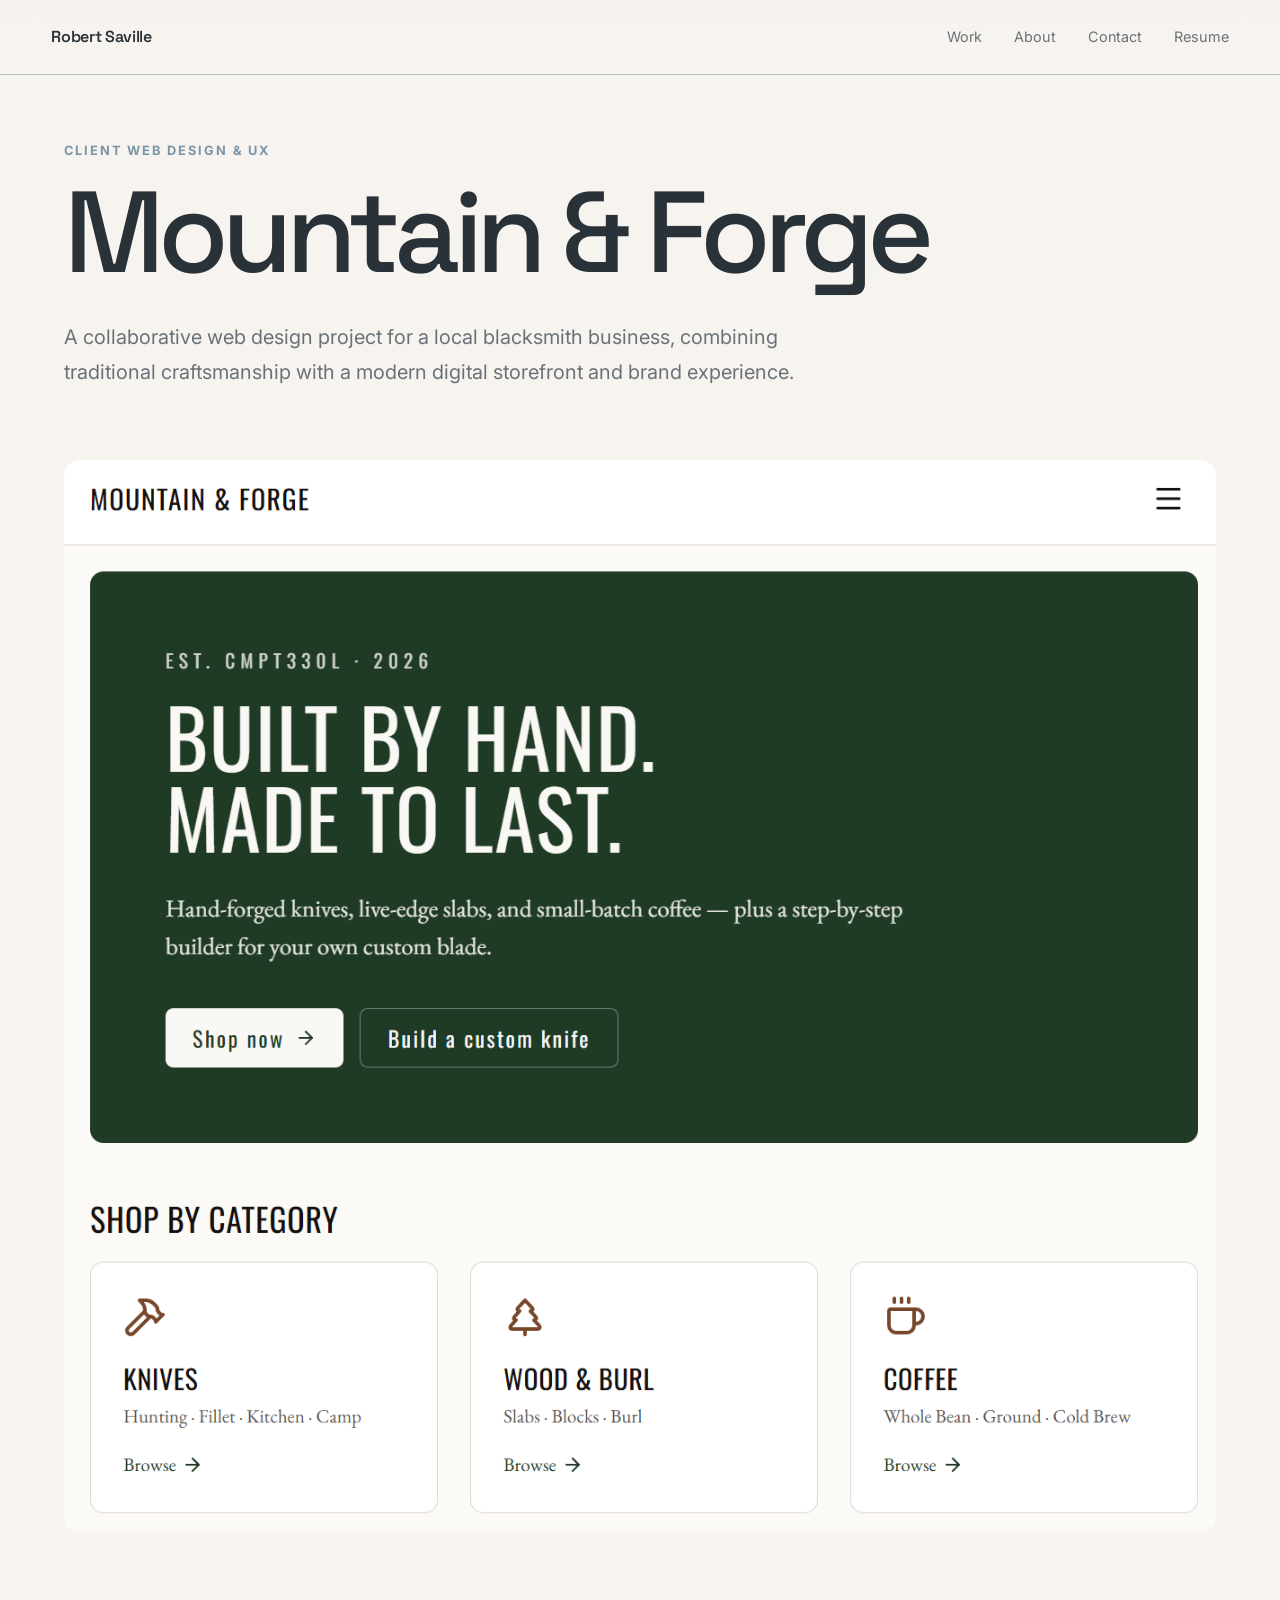
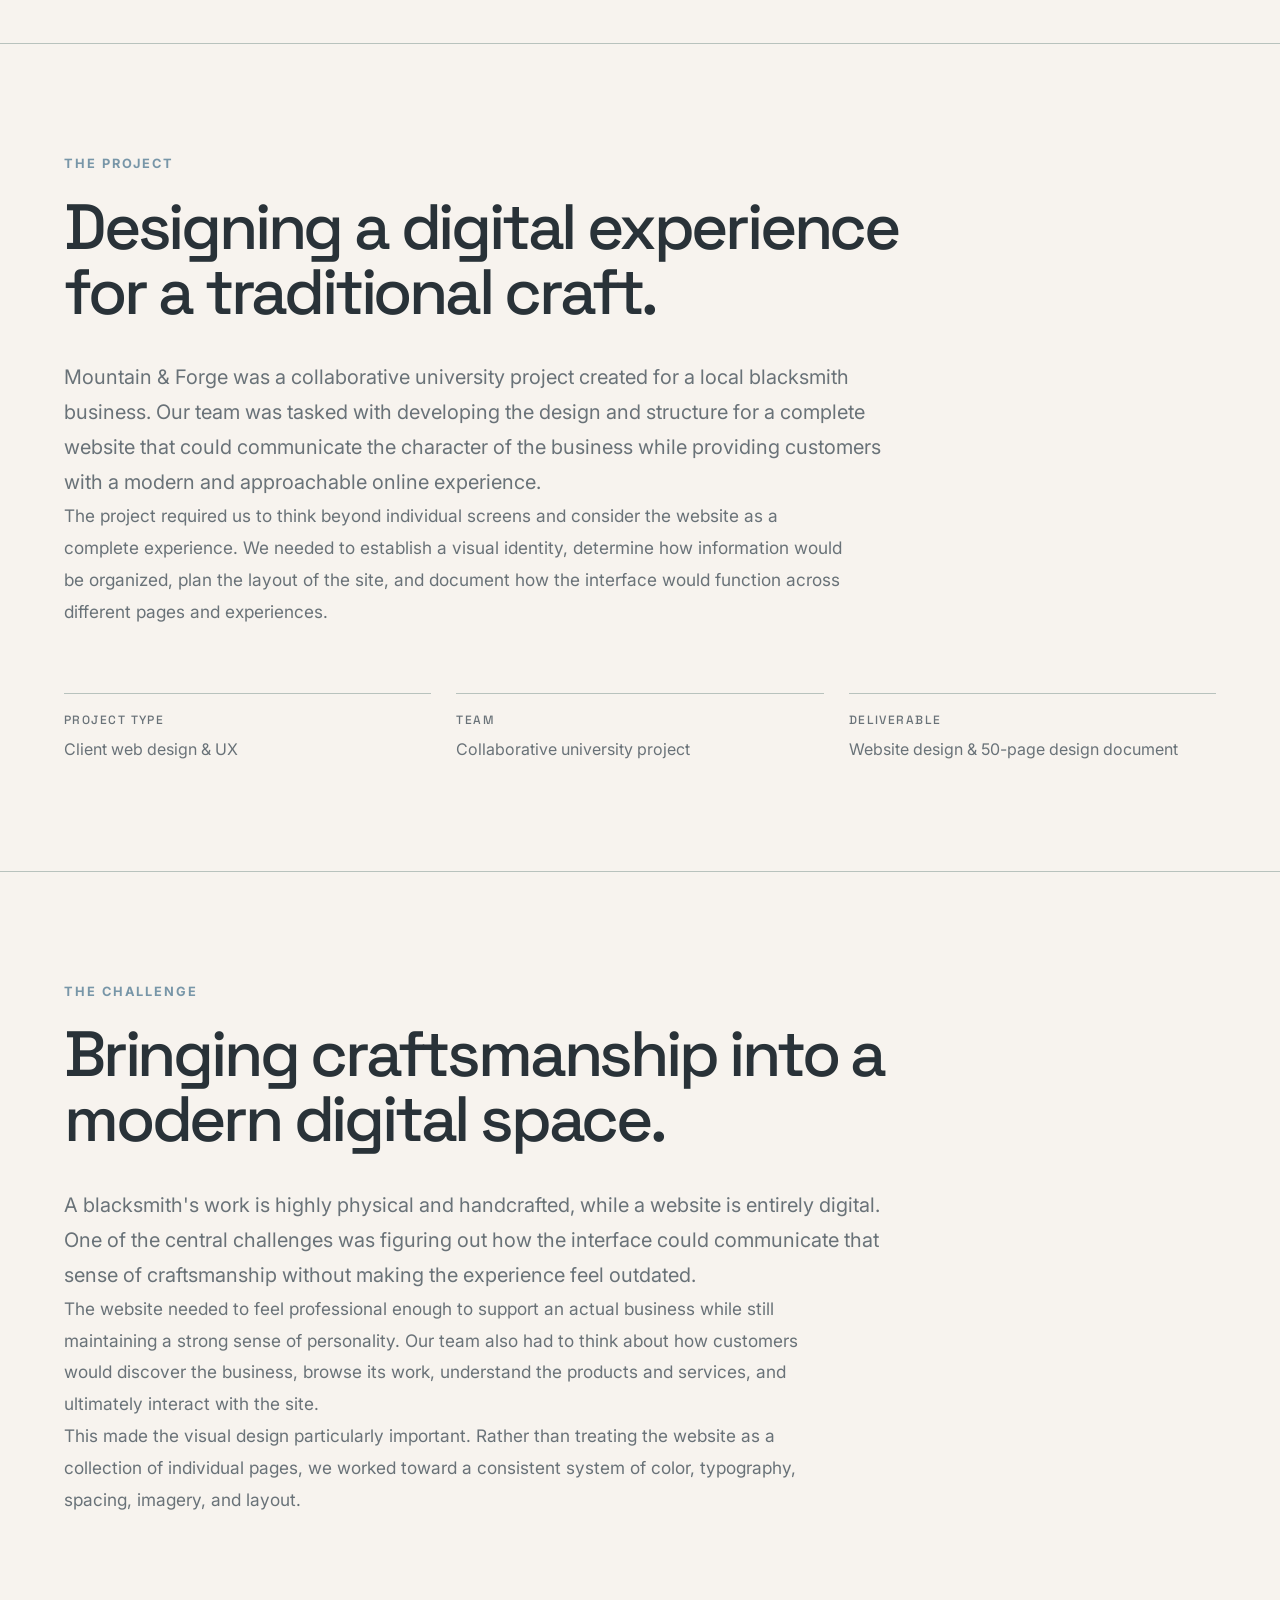
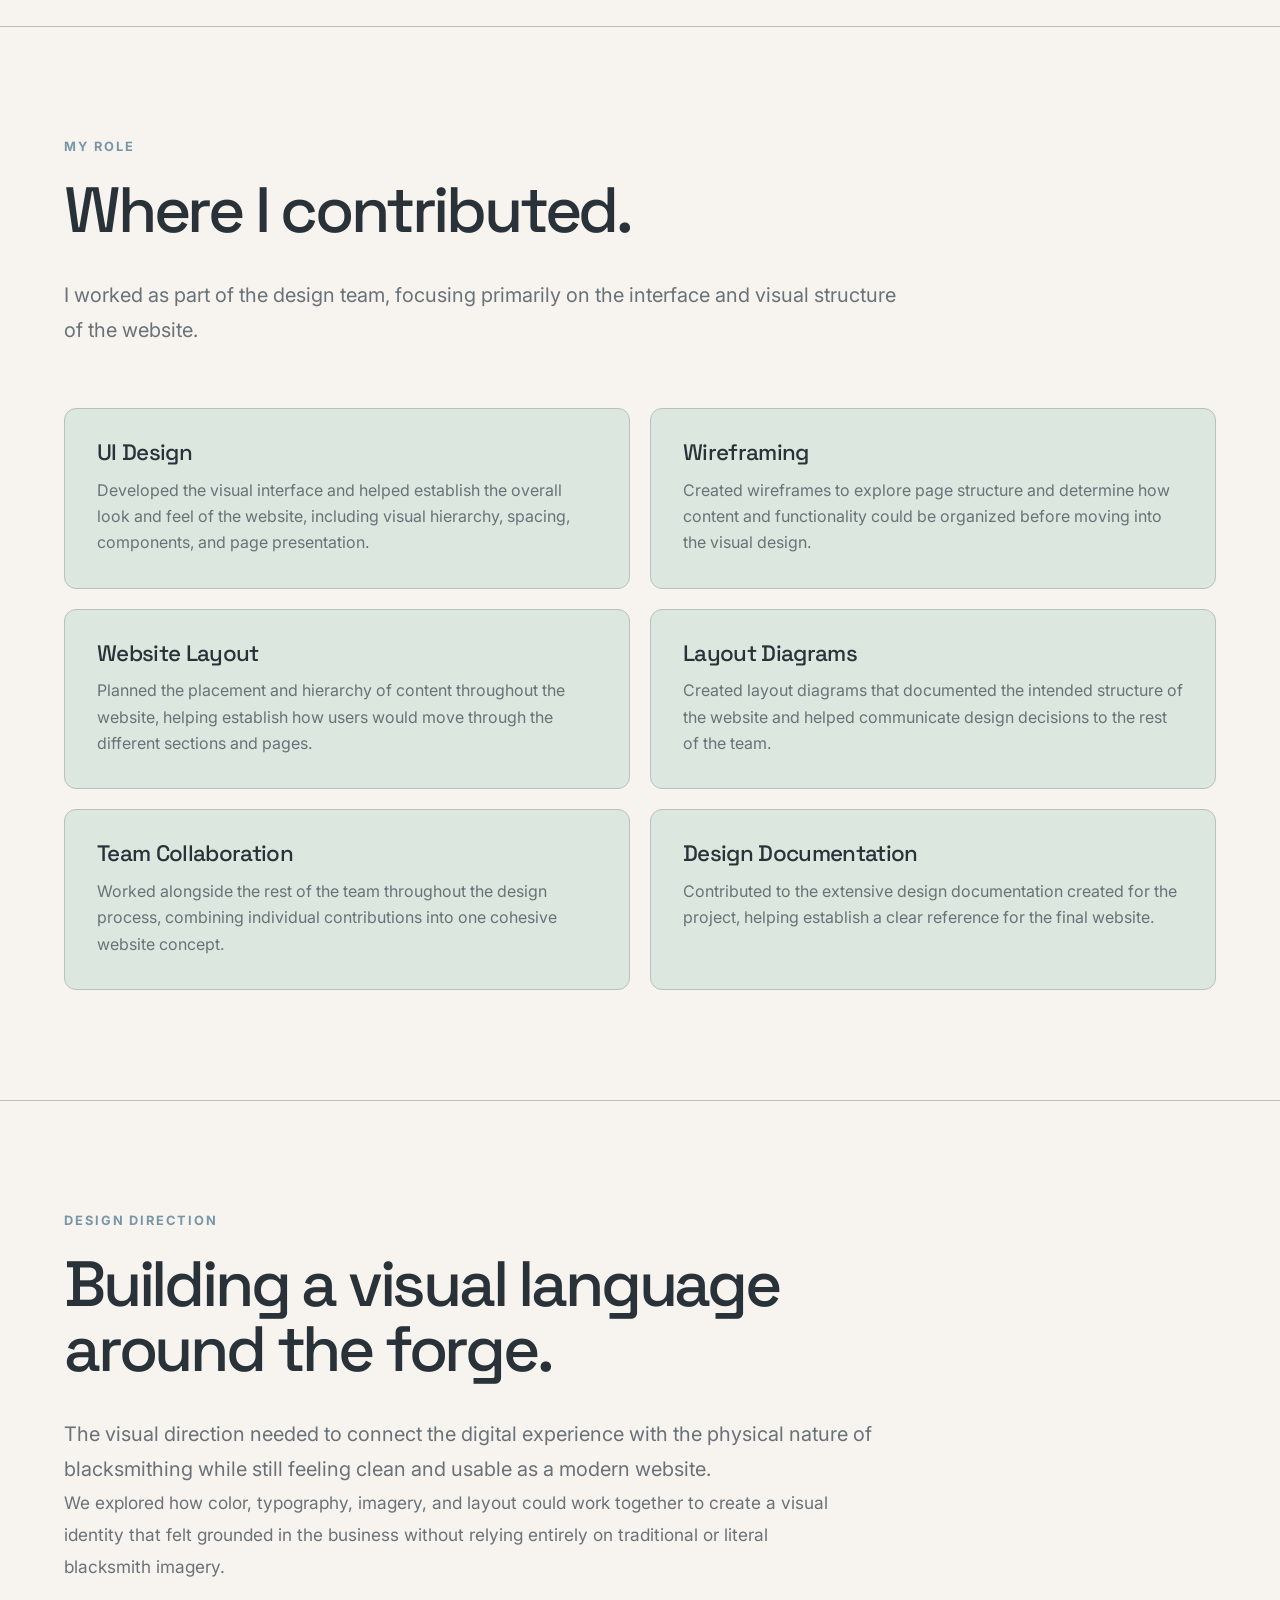
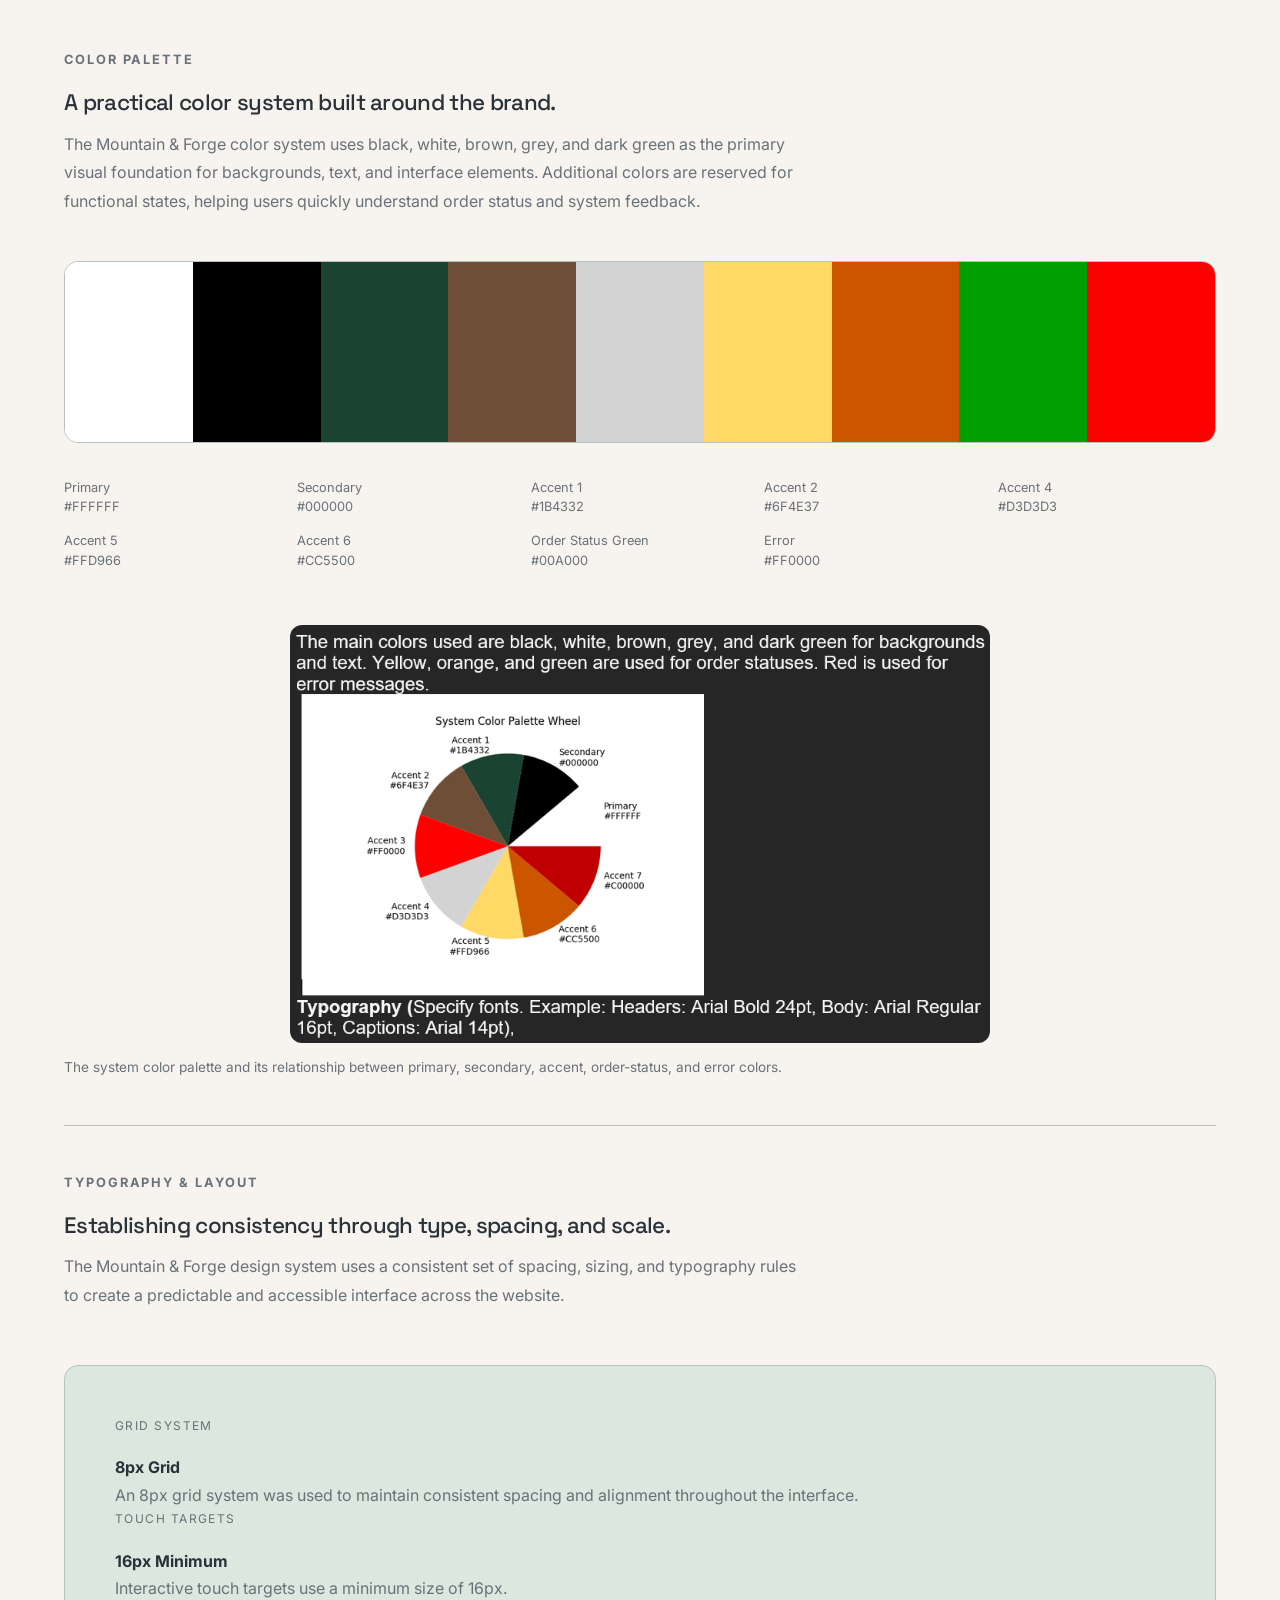
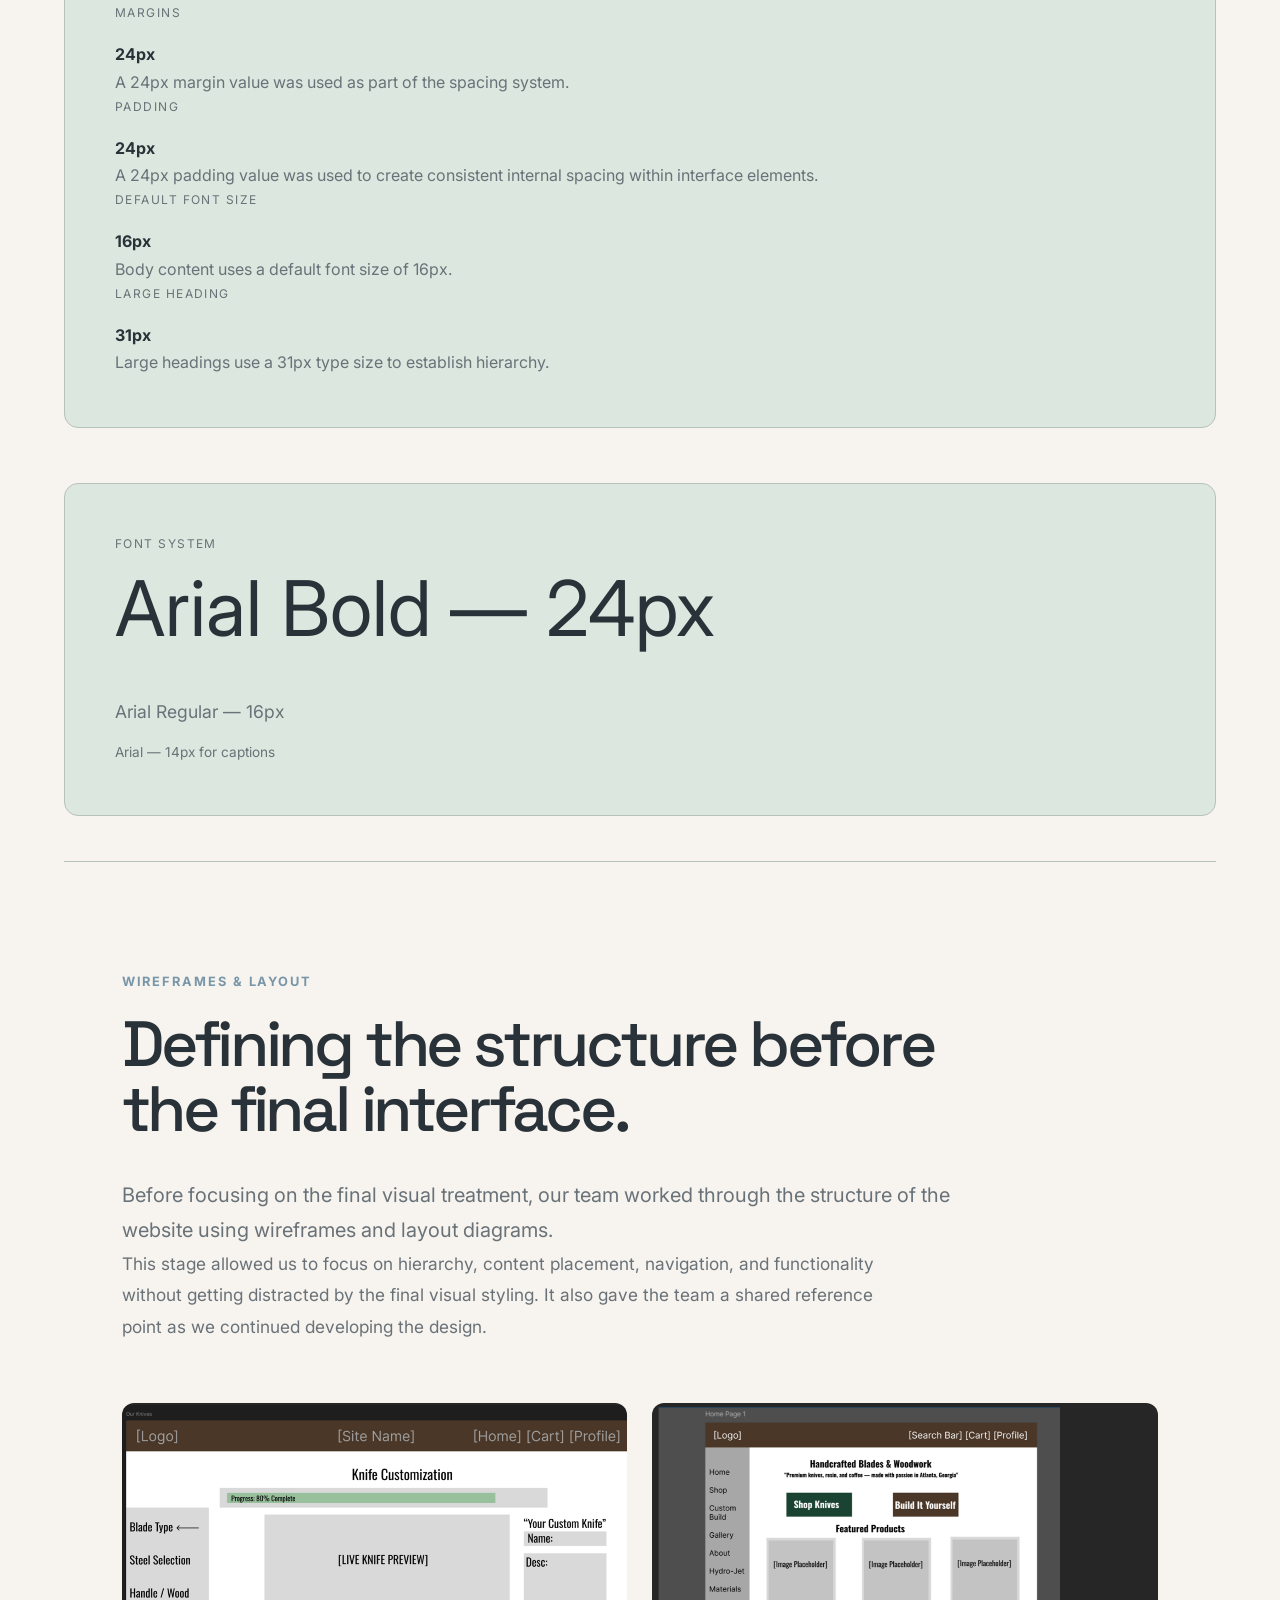
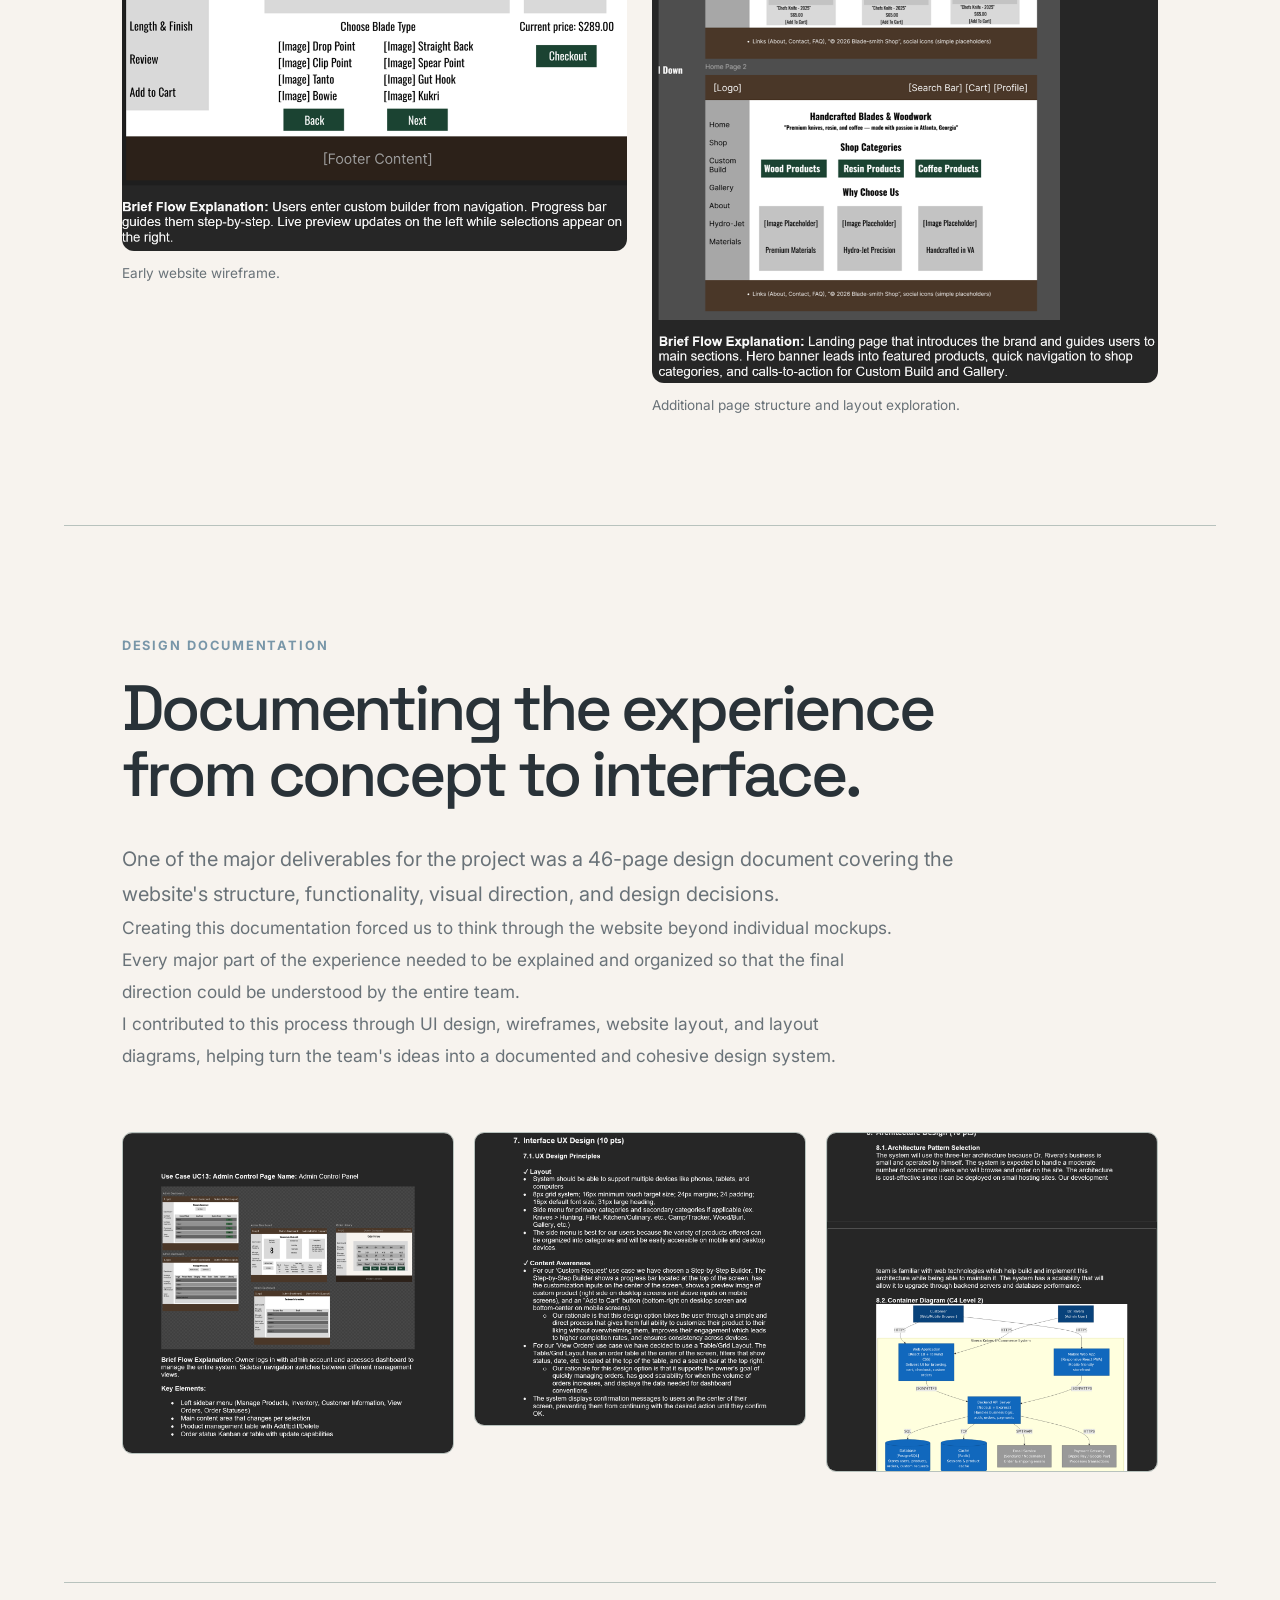
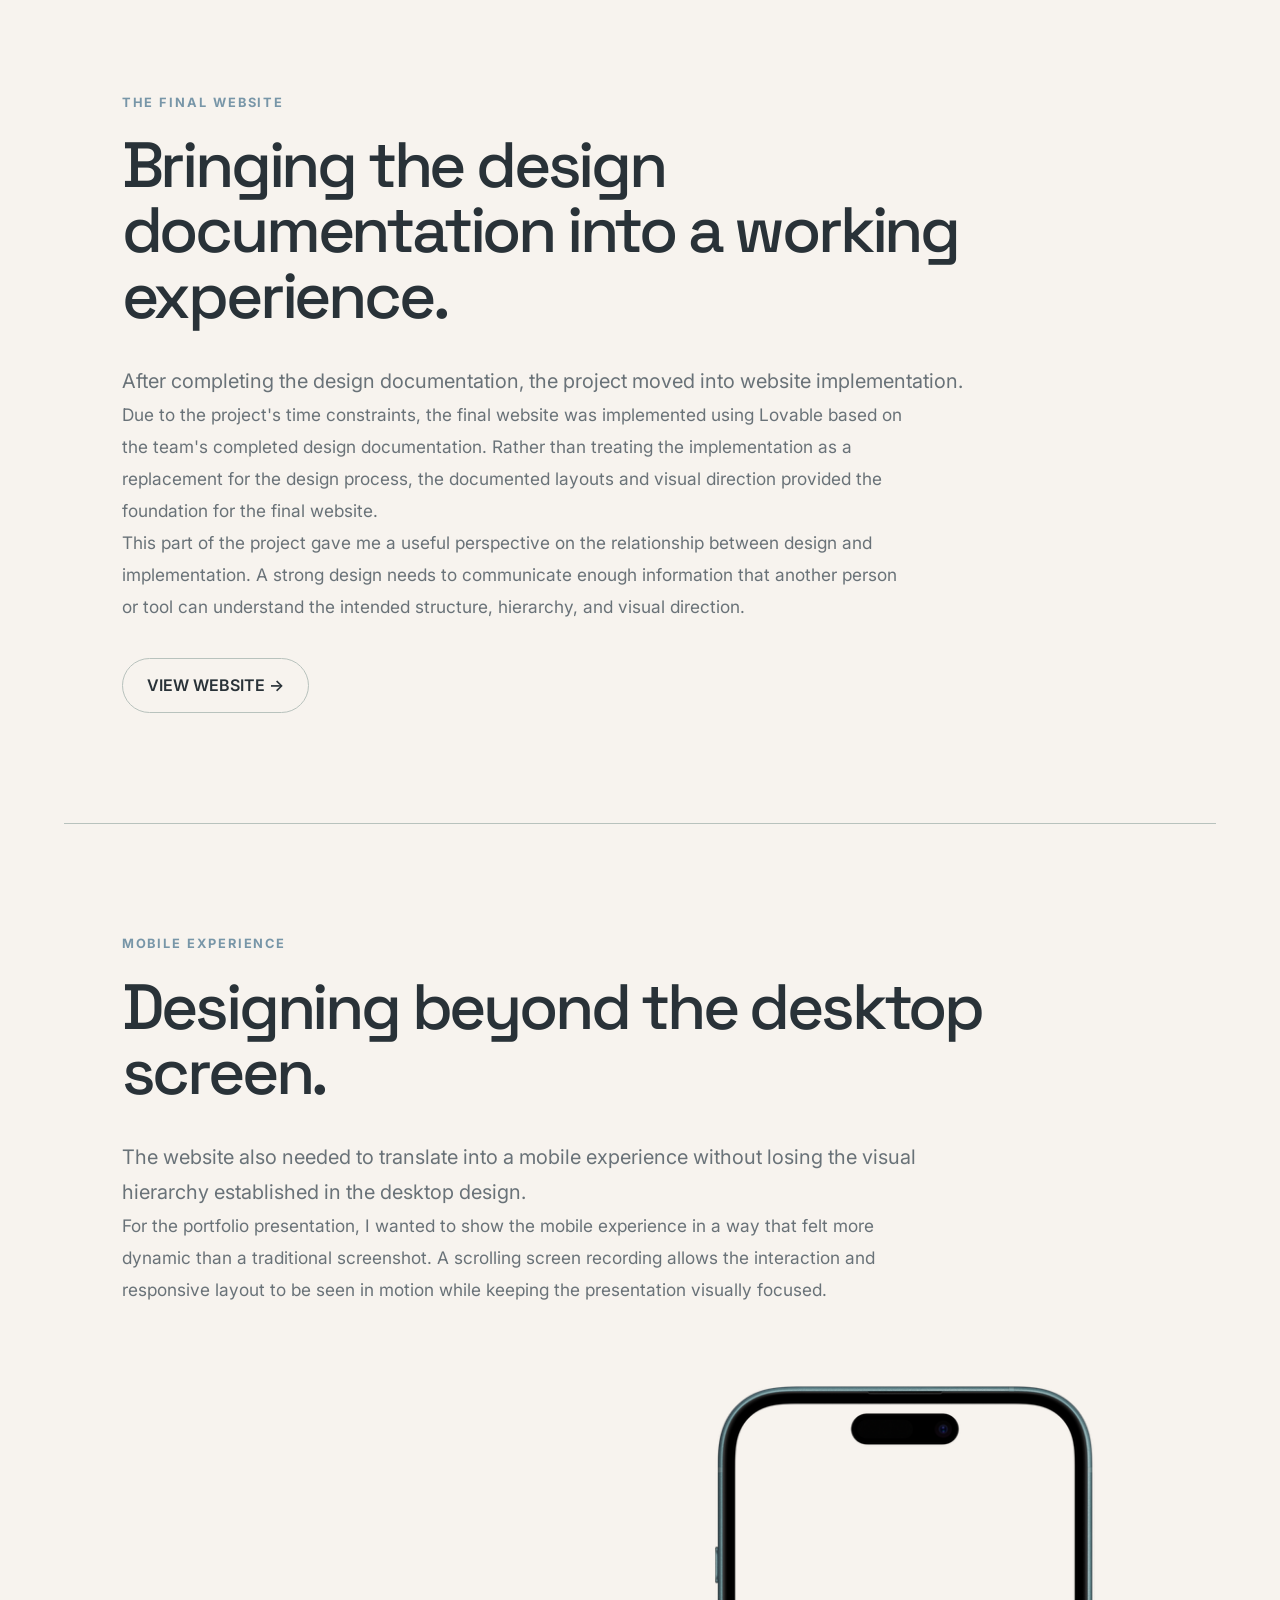
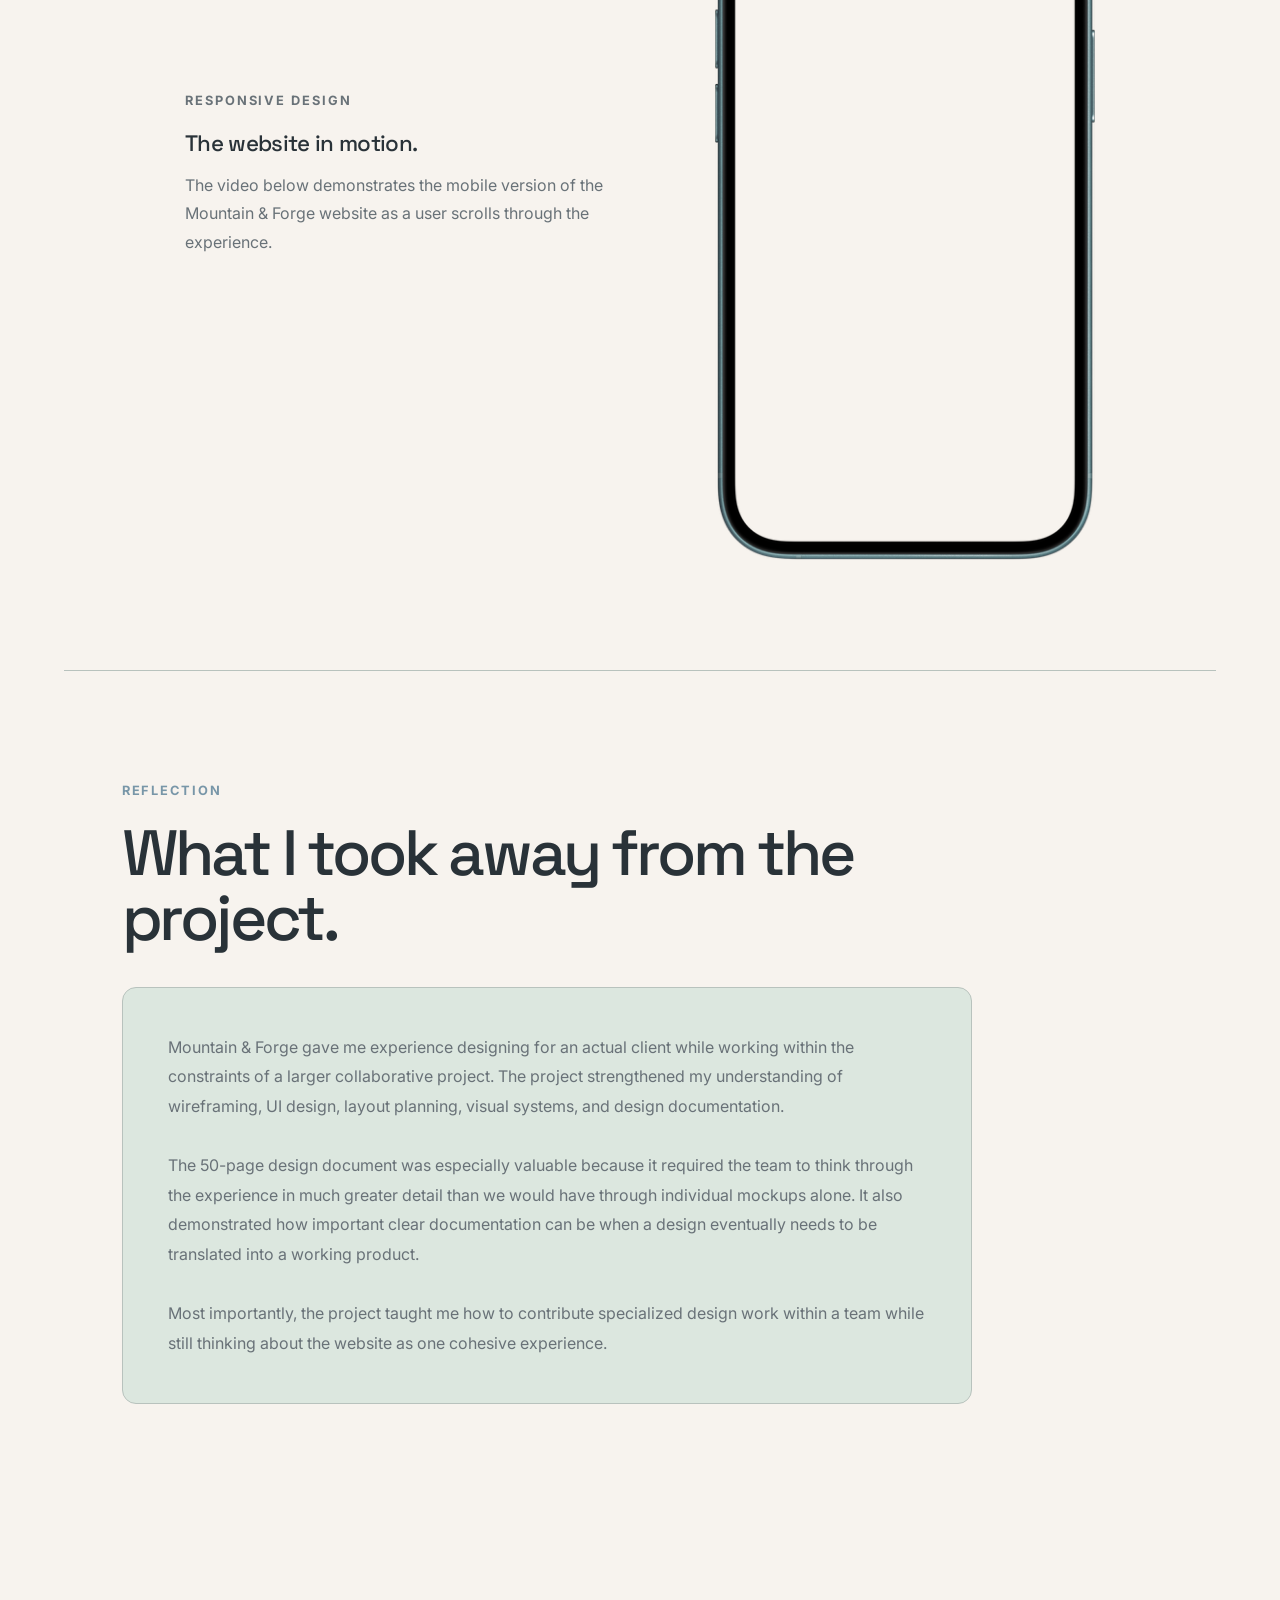
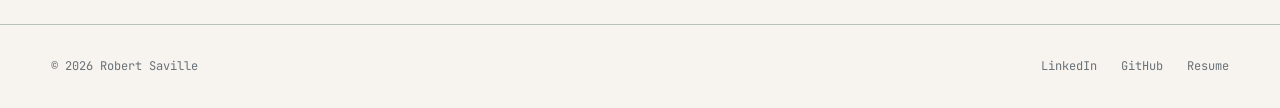
==== projects/blacksmith.html @ bfc815c1 "Finish portfolio website" ====
<!DOCTYPE html>
<html lang="en">

<head>
    <meta charset="UTF-8">
    <meta name="viewport" content="width=device-width, initial-scale=1.0">

    <title>Mountain & Forge | Robert Saville</title>

    <link rel="stylesheet" href="../css/style.css">
</head>

<body>

<header class="site-header">
    <nav class="nav">

        <a href="../index.html" class="logo">
            Robert Saville
        </a>

        <div class="nav-links">
            <a href="../index.html#work">Work</a>
            <a href="../index.html#about">About</a>
            <a href="../index.html#contact">Contact</a>

            <a href="../assets/Docs/Robert Saville Resume.docx.pdf"
               target="_blank">
                Resume
            </a>
        </div>

    </nav>
</header>


<main>

    <!-- HERO -->

    <section class="project-hero">

        <div class="project-container">

            <p class="project-eyebrow">
                CLIENT WEB DESIGN & UX
            </p>

            <h1>
                Mountain & Forge
            </h1>

            <p class="project-intro">
                A collaborative web design project for a local blacksmith business,
                combining traditional craftsmanship with a modern digital
                storefront and brand experience.
            </p>

            <img
                class="project-hero-image"
                src="../assets/images/blacksmith/Screenshot 2026-09-09 153713.png"
                alt="Mountain & Forge website homepage"
            >

        </div>

    </section>


    <!-- PROJECT OVERVIEW -->

    <section class="project-section">

        <div class="project-container">

            <p class="project-eyebrow">
                THE PROJECT
            </p>

            <h2>
                Designing a digital experience for a traditional craft.
            </h2>

            <p class="project-lead">
                Mountain & Forge was a collaborative university project created
                for a local blacksmith business. Our team was tasked with
                developing the design and structure for a complete website that
                could communicate the character of the business while providing
                customers with a modern and approachable online experience.
            </p>

            <p>
                The project required us to think beyond individual screens and
                consider the website as a complete experience. We needed to
                establish a visual identity, determine how information would be
                organized, plan the layout of the site, and document how the
                interface would function across different pages and experiences.
            </p>

            <div class="project-meta">

                <div class="project-meta-item">
                    <h3>Project Type</h3>
                    <p>Client web design & UX</p>
                </div>

                <div class="project-meta-item">
                    <h3>Team</h3>
                    <p>Collaborative university project</p>
                </div>

                <div class="project-meta-item">
                    <h3>Deliverable</h3>
                    <p>Website design & 50-page design document</p>
                </div>

            </div>

        </div>

    </section>


    <!-- THE CHALLENGE -->

    <section class="project-section">

        <div class="project-container">

            <p class="project-eyebrow">
                THE CHALLENGE
            </p>

            <h2>
                Bringing craftsmanship into a modern digital space.
            </h2>

            <p class="project-lead">
                A blacksmith's work is highly physical and handcrafted, while a
                website is entirely digital. One of the central challenges was
                figuring out how the interface could communicate that sense of
                craftsmanship without making the experience feel outdated.
            </p>

            <p>
                The website needed to feel professional enough to support an
                actual business while still maintaining a strong sense of
                personality. Our team also had to think about how customers
                would discover the business, browse its work, understand the
                products and services, and ultimately interact with the site.
            </p>

            <p>
                This made the visual design particularly important. Rather than
                treating the website as a collection of individual pages, we
                worked toward a consistent system of color, typography, spacing,
                imagery, and layout.
            </p>

        </div>

    </section>


    <!-- MY ROLE -->

    <section class="project-section">

        <div class="project-container">

            <p class="project-eyebrow">
                MY ROLE
            </p>

            <h2>
                Where I contributed.
            </h2>

            <p class="project-lead">
                I worked as part of the design team, focusing primarily on the
                interface and visual structure of the website.
            </p>

            <div class="role-grid">

                <div class="role-card">
                    <h3>UI Design</h3>

                    <p>
                        Developed the visual interface and helped establish the
                        overall look and feel of the website, including visual
                        hierarchy, spacing, components, and page presentation.
                    </p>
                </div>


                <div class="role-card">
                    <h3>Wireframing</h3>

                    <p>
                        Created wireframes to explore page structure and determine
                        how content and functionality could be organized before
                        moving into the visual design.
                    </p>
                </div>


                <div class="role-card">
                    <h3>Website Layout</h3>

                    <p>
                        Planned the placement and hierarchy of content throughout
                        the website, helping establish how users would move through
                        the different sections and pages.
                    </p>
                </div>


                <div class="role-card">
                    <h3>Layout Diagrams</h3>

                    <p>
                        Created layout diagrams that documented the intended
                        structure of the website and helped communicate design
                        decisions to the rest of the team.
                    </p>
                </div>


                <div class="role-card">
                    <h3>Team Collaboration</h3>

                    <p>
                        Worked alongside the rest of the team throughout the
                        design process, combining individual contributions into
                        one cohesive website concept.
                    </p>
                </div>


                <div class="role-card">
                    <h3>Design Documentation</h3>

                    <p>
                        Contributed to the extensive design documentation created
                        for the project, helping establish a clear reference for
                        the final website.
                    </p>
                </div>

            </div>

        </div>

    </section>


    <!-- DESIGN DIRECTION -->

    <section class="project-section">

        <div class="project-container">

            <p class="project-eyebrow">
                DESIGN DIRECTION
            </p>

            <h2>
                Building a visual language around the forge.
            </h2>

            <p class="project-lead">
                The visual direction needed to connect the digital experience
                with the physical nature of blacksmithing while still feeling
                clean and usable as a modern website.
            </p>

            <p>
                We explored how color, typography, imagery, and layout could work
                together to create a visual identity that felt grounded in the
                business without relying entirely on traditional or literal
                blacksmith imagery.
            </p>


            <div class="design-system">


                <!-- COLOR PALETTE -->

                <div class="design-system-block">

                    <p class="project-eyebrow">
                        COLOR PALETTE
                    </p>

                    <h3>
                        A practical color system built around the brand.
                    </h3>

                    <p>
                        The Mountain & Forge color system uses black, white, brown,
                        grey, and dark green as the primary visual foundation for
                        backgrounds, text, and interface elements. Additional colors
                        are reserved for functional states, helping users quickly
                        understand order status and system feedback.
                    </p>

                    <div class="palette-display">

                        <div
                            class="palette-color"
                            style="background: #FFFFFF;">
                        </div>

                        <div
                            class="palette-color"
                            style="background: #000000;">
                        </div>

                        <div
                            class="palette-color"
                            style="background: #1B4332;">
                        </div>

                        <div
                            class="palette-color"
                            style="background: #6F4E37;">
                        </div>

                        <div
                            class="palette-color"
                            style="background: #D3D3D3;">
                        </div>

                        <div
                            class="palette-color"
                            style="background: #FFD966;">
                        </div>

                        <div
                            class="palette-color"
                            style="background: #CC5500;">
                        </div>

                        <div
                            class="palette-color"
                            style="background: #00A000;">
                        </div>

                        <div
                            class="palette-color"
                            style="background: #FF0000;">
                        </div>

                    </div>


                    <div class="palette-labels">

                        <div class="palette-label">
                            Primary<br>
                            #FFFFFF
                        </div>

                        <div class="palette-label">
                            Secondary<br>
                            #000000
                        </div>

                        <div class="palette-label">
                            Accent 1<br>
                            #1B4332
                        </div>

                        <div class="palette-label">
                            Accent 2<br>
                            #6F4E37
                        </div>

                        <div class="palette-label">
                            Accent 4<br>
                            #D3D3D3
                        </div>

                        <div class="palette-label">
                            Accent 5<br>
                            #FFD966
                        </div>

                        <div class="palette-label">
                            Accent 6<br>
                            #CC5500
                        </div>

                        <div class="palette-label">
                            Order Status Green<br>
                            #00A000
                        </div>

                        <div class="palette-label">
                            Error<br>
                            #FF0000
                        </div>

                    </div>


                    <img
                        class="color-wheel"
                        src="../assets/images/blacksmith/Screenshot 2026-09-10 133824.png"
                        alt="Mountain & Forge system color palette wheel"
                    >

                    <p class="image-caption">
                        The system color palette and its relationship between
                        primary, secondary, accent, order-status, and error colors.
                    </p>

                </div>


                <!-- TYPOGRAPHY & LAYOUT -->

<div class="design-system-block">

    <p class="project-eyebrow">
        TYPOGRAPHY & LAYOUT
    </p>

    <h3>
        Establishing consistency through type, spacing, and scale.
    </h3>

    <p>
        The Mountain & Forge design system uses a consistent set of
        spacing, sizing, and typography rules to create a predictable
        and accessible interface across the website.
    </p>

    <div class="typography-showcase">

        <div class="type-spec">

            <span class="type-label">
                Grid System
            </span>

            <h4>
                8px Grid
            </h4>

            <p>
                An 8px grid system was used to maintain consistent spacing
                and alignment throughout the interface.
            </p>

        </div>


        <div class="type-spec">

            <span class="type-label">
                Touch Targets
            </span>

            <h4>
                16px Minimum
            </h4>

            <p>
                Interactive touch targets use a minimum size of 16px.
            </p>

        </div>


        <div class="type-spec">

            <span class="type-label">
                Margins
            </span>

            <h4>
                24px
            </h4>

            <p>
                A 24px margin value was used as part of the spacing system.
            </p>

        </div>


        <div class="type-spec">

            <span class="type-label">
                Padding
            </span>

            <h4>
                24px
            </h4>

            <p>
                A 24px padding value was used to create consistent internal
                spacing within interface elements.
            </p>

        </div>


        <div class="type-spec">

            <span class="type-label">
                Default Font Size
            </span>

            <h4>
                16px
            </h4>

            <p>
                Body content uses a default font size of 16px.
            </p>

        </div>


        <div class="type-spec">

            <span class="type-label">
                Large Heading
            </span>

            <h4>
                31px
            </h4>

            <p>
                Large headings use a 31px type size to establish hierarchy.
            </p>

        </div>

    </div>


    <div class="typography-showcase">

        <span class="type-label">
            Font System
        </span>

        <div class="type-heading-example">
            Arial Bold — 24px
        </div>

        <p class="type-body-example">
            Arial Regular — 16px
        </p>

        <p class="image-caption">
            Arial — 14px for captions
        </p>

    </div>

</div>


    <!-- WIREFRAMES & LAYOUT -->

    <section class="project-section">

        <div class="project-container">

            <p class="project-eyebrow">
                WIREFRAMES & LAYOUT
            </p>

            <h2>
                Defining the structure before the final interface.
            </h2>

            <p class="project-lead">
                Before focusing on the final visual treatment, our team worked
                through the structure of the website using wireframes and layout
                diagrams.
            </p>

            <p>
                This stage allowed us to focus on hierarchy, content placement,
                navigation, and functionality without getting distracted by the
                final visual styling. It also gave the team a shared reference
                point as we continued developing the design.
            </p>


            <div class="project-image-grid">

                <div>

                    <img
                        src="../assets/images/blacksmith/Screenshot 2026-09-09 153523.png"
                        alt="Mountain & Forge website wireframe"
                    >

                    <p class="image-caption">
                        Early website wireframe.
                    </p>

                </div>


                <div>

                    <img
                        src="../assets/images/blacksmith/Screenshot 2026-09-10 134938.png"
                        alt="Mountain & Forge website layout"
                    >

                    <p class="image-caption">
                        Additional page structure and layout exploration.
                    </p>

                </div>

            </div>

        </div>

    </section>


    <!-- DESIGN DOCUMENTATION -->

    <section class="project-section">

        <div class="project-container">

            <p class="project-eyebrow">
                DESIGN DOCUMENTATION
            </p>

            <h2>
                Documenting the experience from concept to interface.
            </h2>

            <p class="project-lead">
                One of the major deliverables for the project was a 46-page
                design document covering the website's structure, functionality,
                visual direction, and design decisions.
            </p>

            <p>
                Creating this documentation forced us to think through the
                website beyond individual mockups. Every major part of the
                experience needed to be explained and organized so that the
                final direction could be understood by the entire team.
            </p>

            <p>
                I contributed to this process through UI design, wireframes,
                website layout, and layout diagrams, helping turn the team's
                ideas into a documented and cohesive design system.
            </p>


            <div class="document-grid">

    <img
        src="../assets/images/blacksmith/Screenshot 2026-09-10 141940.png"
        alt="Mountain & Forge design document page"
    >

    <img
        src="../assets/images/blacksmith/Screenshot 2026-09-10 142004.png"
        alt="Mountain & Forge design document page"
    >

    <img
        src="../assets/images/blacksmith/Screenshot 2026-09-10 142142.png"
        alt="Mountain & Forge design document page"
    >

</div>
        </div>

    </section>


    <!-- FINAL WEBSITE -->

    <section class="project-section">

        <div class="project-container">

            <p class="project-eyebrow">
                THE FINAL WEBSITE
            </p>

            <h2>
                Bringing the design documentation into a working experience.
            </h2>

            <p class="project-lead">
                After completing the design documentation, the project moved
                into website implementation.
            </p>

            <p>
                Due to the project's time constraints, the final website was
                implemented using Lovable based on the team's completed design
                documentation. Rather than treating the implementation as a
                replacement for the design process, the documented layouts and
                visual direction provided the foundation for the final website.
            </p>

            <p>
                This part of the project gave me a useful perspective on the
                relationship between design and implementation. A strong design
                needs to communicate enough information that another person or
                tool can understand the intended structure, hierarchy, and
                visual direction.
            </p>


            <a
                href="https://doktoredge.lovable.app/"
                class="project-button"
                target="_blank"
                rel="noopener noreferrer"
            >
                VIEW WEBSITE →
            </a>

        </div>

    </section>


    <!-- MOBILE EXPERIENCE -->

    <section class="project-section">

        <div class="project-container">

            <p class="project-eyebrow">
                MOBILE EXPERIENCE
            </p>

            <h2>
                Designing beyond the desktop screen.
            </h2>

            <p class="project-lead">
                The website also needed to translate into a mobile experience
                without losing the visual hierarchy established in the desktop
                design.
            </p>

            <p>
                For the portfolio presentation, I wanted to show the mobile
                experience in a way that felt more dynamic than a traditional
                screenshot. A scrolling screen recording allows the interaction
                and responsive layout to be seen in motion while keeping the
                presentation visually focused.
            </p>


            <div class="mobile-showcase">

                <div class="mobile-showcase-text">

                    <p class="project-eyebrow">
                        RESPONSIVE DESIGN
                    </p>

                    <h3>
                        The website in motion.
                    </h3>

                    <p>
                        The video below demonstrates the mobile version of the
                        Mountain & Forge website as a user scrolls through the
                        experience.
                    </p>

                </div>


                <div class="phone-mockup">

                    <video
                        autoplay
                        muted
                        loop
                        playsinline
                    >
                        <source
                            src="../assets/Video/blacksmith-walkthrough-compressed.mp4"
                            type="video/mp4"
                        >

                        Your browser does not support the video element.
                    </video>

                    <img
    src="../assets/images/mockup-apple-iphone-16-2024-transparent.png"
    alt="Phone frame showing the Mountain & Forge mobile website"
>

                </div>

            </div>

        </div>

    </section>


    <!-- REFLECTION -->

    <section class="project-section">

        <div class="project-container">

            <p class="project-eyebrow">
                REFLECTION
            </p>

            <h2>
                What I took away from the project.
            </h2>

            <div class="reflection-box">

                <p>
                    Mountain & Forge gave me experience designing for an actual
                    client while working within the constraints of a larger
                    collaborative project. The project strengthened my
                    understanding of wireframing, UI design, layout planning,
                    visual systems, and design documentation.
                    <br><br>
                    The 50-page design document was especially valuable because
                    it required the team to think through the experience in much
                    greater detail than we would have through individual mockups
                    alone. It also demonstrated how important clear documentation
                    can be when a design eventually needs to be translated into
                    a working product.
                    <br><br>
                    Most importantly, the project taught me how to contribute
                    specialized design work within a team while still thinking
                    about the website as one cohesive experience.
                </p>

            </div>

        </div>

    </section>

</main>


<footer class="site-footer">

    <p>
        © 2026 Robert Saville
    </p>

    <div>

        <a href="https://www.linkedin.com/in/bobby-saville/"
           target="_blank">
            LinkedIn
        </a>

        <a href="https://github.com/robert-saville"
           target="_blank">
            GitHub
        </a>

        <a href="../assets/Docs/Robert Saville Resume.docx.pdf"
           target="_blank">
            Resume
        </a>

    </div>

</footer>


</body>
</html>
---- css/style.css ----
/* =========================================
   ROBERT SAVILLE — PORTFOLIO
   Global Styles
   ========================================= */

/* ---------- Fonts ---------- */

@import url('https://fonts.googleapis.com/css2?family=Inter:wght@400;500;600;700&family=JetBrains+Mono:wght@400;500;600&family=Space+Grotesk:wght@400;500;600;700&display=swap');


/* ---------- Color System ---------- */

:root {
    --background: #F7F3EE;
    --background-secondary: #DCE7DF;
    --card: #DCE7DF;
    --card-hover: #B9A9C9;

    --text-primary: #293238;
    --text-secondary: #697278;

    --accent: #7896A8;
    --accent-hover: #B9A9C9;

    --warm-accent: #C98F7A;

    --border: #B8C2BD;
    --border-hover: #7896A8;

    --project-popup: #F0ECE6;
    --project-popup-text: #293238;
    --project-popup-border: #B8C2BD;
}


/* ---------- Reset ---------- */

* {
    margin: 0;
    padding: 0;
    box-sizing: border-box;
}

html {
    scroll-behavior: smooth;
}

body {
    background: var(--background);
    color: var(--text-primary);
    font-family: 'Inter', sans-serif;
    line-height: 1.6;
}

a {
    color: inherit;
    text-decoration: none;
}

img {
    display: block;
    max-width: 100%;
}


/* ---------- Global Typography ---------- */

h1,
h2,
h3 {
    font-family: 'Space Grotesk', sans-serif;
    color: var(--text-primary);
    line-height: 1.05;
    font-weight: 500;
}

h1 {
    font-size: clamp(3.5rem, 8vw, 8rem);
    letter-spacing: -0.06em;
}

h2 {
    font-size: clamp(2.5rem, 5vw, 5rem);
    letter-spacing: -0.05em;
}

h3 {
    font-size: 1.5rem;
    letter-spacing: -0.03em;
}

p {
    color: var(--text-secondary);
}

.eyebrow {
    margin-bottom: 1.5rem;
    color: var(--accent);

    font-family: 'JetBrains Mono', monospace;
    font-size: 0.75rem;
    font-weight: 600;

    letter-spacing: 0.16em;
}


/* =========================================
   NAVIGATION
   ========================================= */

.site-header {
    position: fixed;
    top: 0;
    left: 0;

    z-index: 1000;

    width: 100%;
    padding: 1.5rem 4vw;

    background: rgba(247, 243, 238, 0.9);

    backdrop-filter: blur(16px);

    border-bottom: 1px solid var(--border);
}

.nav {
    display: flex;
    align-items: center;
    justify-content: space-between;

    max-width: 1600px;
    margin: 0 auto;
}

.logo {
    font-family: 'Space Grotesk', sans-serif;

    font-size: 1rem;
    font-weight: 600;

    letter-spacing: -0.02em;
}

.nav-links {
    display: flex;
    gap: 2rem;
}

.nav-links a {
    color: var(--text-secondary);
    font-size: 0.9rem;

    transition:
        color 0.25s ease,
        transform 0.25s ease;
}

.nav-links a:hover {
    color: var(--text-primary);
    transform: translateY(-1px);
}


/* =========================================
   GENERAL SECTIONS
   ========================================= */

section {
    max-width: 1600px;
    margin: 0 auto;

    padding: 10rem 4vw;

    border-top: 1px solid var(--border);
}

.hero {
    border-top: none;
}


/* =========================================
   HERO
   ========================================= */

.hero {
    min-height: 100vh;

    display: flex;
    align-items: center;

    padding-top: 12rem;
}

.hero-content {
    max-width: 1100px;
}

.hero h1 {
    max-width: 1100px;
}

.hero h1 span {
    display: block;
    color: var(--accent);
}

.hero-description {
    max-width: 650px;

    margin-top: 2.5rem;

    font-size: 1.15rem;
    line-height: 1.7;
}

.hero-actions {
    display: flex;
    gap: 1rem;

    margin-top: 3rem;
}


/* =========================================
   HERO BUTTONS
   ========================================= */

.button {
    display: inline-flex;

    align-items: center;
    justify-content: center;

    min-width: 160px;
    min-height: 52px;

    padding: 0.95rem 1.5rem;

    background: var(--card);

    border: 1px solid var(--border);
    border-radius: 4px;

    color: var(--text-primary);

    font-family: 'Inter', sans-serif;
    font-size: 0.9rem;
    font-weight: 600;

    box-shadow:
        0 4px 12px rgba(41, 50, 56, 0.12);

    transition:
        background 0.25s ease,
        border-color 0.25s ease,
        color 0.25s ease,
        transform 0.25s ease,
        box-shadow 0.25s ease;
}

.button:hover {
    transform: translateY(-3px);

    border-color: var(--accent);

    background: var(--card-hover);

    box-shadow:
        0 8px 20px rgba(41, 50, 56, 0.18);
}

.button-primary {
    background: var(--accent);

    color: var(--background);

    border-color: var(--accent);
}

.button-primary:hover {
    background: var(--accent-hover);

    border-color: var(--accent-hover);

    color: var(--text-primary);
}

.button-secondary {
    background: var(--card);

    color: var(--text-primary);
}

.button-secondary:hover {
    background: var(--card-hover);

    border-color: var(--accent);

    color: var(--text-primary);
}


/* =========================================
   SECTION HEADINGS
   ========================================= */

.section-heading {
    margin-bottom: 4rem;
}

.section-heading h2 {
    max-width: 850px;
}


/* =========================================
   SKILLS / CONNECT WRAPPER
   ========================================= */

.skills-connect {
    padding-top: 0;
}


/* =========================================
   SKILLS
   ========================================= */

.skills {
    display: grid;

    grid-template-columns: 1fr 2fr;

    gap: 5rem;

    margin-top: 0;

    padding-top: 4rem;
}

.skills-label h3 {
    font-size: 1.9rem;

    letter-spacing: -0.03em;
}

.skills-list {
    display: flex;

    flex-direction: column;

    gap: 2.75rem;
}

.skill-category-title {
    display: block;

    margin-bottom: 1.2rem;

    color: var(--accent);

    font-family: 'JetBrains Mono', monospace;

    font-size: 0.8rem;
    font-weight: 600;

    letter-spacing: 0.15em;
}

.skill-tags {
    display: flex;

    flex-wrap: wrap;

    gap: 0.75rem;
}

.skill-tags span {
    display: inline-flex;

    align-items: center;
    justify-content: center;

    min-height: 46px;

    padding: 0.7rem 1.05rem;

    background: var(--card);

    border: 1px solid var(--border);

    border-radius: 4px;

    color: var(--text-primary);

    font-size: 1rem;
    font-weight: 500;

    box-shadow:
        0 4px 12px rgba(41, 50, 56, 0.08);

    transition:
        background 0.25s ease,
        border-color 0.25s ease,
        color 0.25s ease,
        transform 0.25s ease,
        box-shadow 0.25s ease;
}

.skill-tags span:hover {
    background: var(--card-hover);

    border-color: var(--accent);

    color: var(--text-primary);

    transform: translateY(-2px);

    box-shadow:
        0 7px 16px rgba(41, 50, 56, 0.14);
}


/* =========================================
   CONNECT
   ========================================= */

.connect {
    display: grid;

    grid-template-columns: 1fr 2fr;

    gap: 5rem;

    margin-top: 6rem;

    padding-top: 4rem;
}

.connect h3 {
    font-size: 1.9rem;

    letter-spacing: -0.03em;
}

.connect-links {
    display: grid;

    grid-template-columns: repeat(3, 1fr);

    gap: 1rem;
}

.connect-links a {
    min-height: 125px;

    display: flex;

    align-items: center;
    justify-content: space-between;

    padding: 1.5rem;

    background: var(--card);

    border: 1px solid var(--border);

    border-radius: 4px;

    color: var(--text-primary);

    font-size: 1rem;
    font-weight: 600;

    box-shadow:
        0 6px 18px rgba(41, 50, 56, 0.10);

    transition:
        background 0.25s ease,
        border-color 0.25s ease,
        color 0.25s ease,
        transform 0.25s ease,
        box-shadow 0.25s ease;
}

.connect-links a:hover {
    background: var(--card-hover);

    border-color: var(--accent);

    color: var(--text-primary);

    transform: translateY(-3px);

    box-shadow:
        0 10px 24px rgba(41, 50, 56, 0.16);
}


/* ---------- Connect Icons ---------- */

.connect-icon {
    width: 36px;
    height: 36px;

    display: flex;

    align-items: center;
    justify-content: center;

    background: var(--background);

    border: 1px solid var(--border);

    border-radius: 4px;

    color: var(--accent);

    font-family: 'JetBrains Mono', monospace;

    font-size: 0.7rem;
}


/* =========================================
   SELECTED WORK
   ========================================= */

.work-heading {
    display: flex;

    align-items: flex-end;
    justify-content: space-between;

    gap: 3rem;
}

.work-heading > p {
    max-width: 350px;
}


/* ---------- Project Grid ---------- */

.project-grid {
    display: grid;

    grid-template-columns: repeat(3, minmax(0, 1fr));

    gap: 1.5rem;

    width: 100%;
}

.project-card {
    position: relative;

    display: block;

    min-width: 0;

    overflow: hidden;

    background: var(--card);

    border: 1px solid var(--border);

    transition:
        border-color 0.25s ease,
        transform 0.25s ease;
}

.project-card:hover {
    border-color: var(--accent);
}


/* ---------- Homepage Project Images ---------- */

.work-project-image {
    position: relative;

    width: 100%;
    height: 220px;

    overflow: hidden;

    display: flex;

    align-items: center;
    justify-content: center;

    background: var(--background);

    transition:
        transform 0.6s cubic-bezier(0.2, 0.7, 0.2, 1);
}

.work-project-image img {
    width: 100%;
    height: 100%;

    display: block;

    object-fit: contain;
}

.project-card:hover .work-project-image {
    transform: scale(1.025);
}


/* ---------- Project Info ---------- */

.project-info {
    position: relative;

    z-index: 2;

    display: flex;

    align-items: flex-end;
    justify-content: space-between;

    padding: 1.5rem;

    background: var(--card);
}

.project-index {
    color: var(--accent);

    font-family: 'JetBrains Mono', monospace;

    font-size: 0.75rem;
}

.project-info p {
    margin-top: 0.4rem;

    font-family: 'JetBrains Mono', monospace;

    font-size: 0.75rem;
}

.project-arrow {
    font-size: 1.4rem;

    transition:
        transform 0.25s ease;
}

.project-card:hover .project-arrow {
    transform: translate(3px, -3px);
}


/* =========================================
   PROJECT HOVER POPUP
   ========================================= */

.project-hover {
    position: absolute;

    left: 1rem;
    right: 1rem;
    bottom: 5.5rem;

    z-index: 5;

    max-width: 400px;

    padding: 1.5rem;

    background: var(--project-popup);

    border: 1px solid var(--project-popup-border);

    border-radius: 4px;

    box-shadow:
        0 12px 30px rgba(41, 50, 56, 0.18);

    backdrop-filter: blur(12px);

    opacity: 0;

    transform: translateY(12px);

    transition:
        opacity 0.3s ease,
        transform 0.3s ease;
}

.project-card:hover .project-hover {
    opacity: 1;

    transform: translateY(0);
}

.project-hover p {
    margin-bottom: 1rem;

    color: var(--project-popup-text);

    font-size: 0.85rem;

    line-height: 1.6;
}

.project-hover span {
    color: var(--warm-accent);

    font-family: 'JetBrains Mono', monospace;

    font-size: 0.75rem;
    font-weight: 600;
}


/* ---------- Project Placeholders ---------- */

.placeholder-blacksmith {
    background:
        linear-gradient(
            135deg,
            #C98F7A,
            #DCE7DF
        );
}

.placeholder-game {
    background:
        linear-gradient(
            135deg,
            #B9A9C9,
            #DCE7DF
        );
}

.placeholder-stars {
    background:
        radial-gradient(
            circle at 50% 40%,
            #7896A8,
            #F7F3EE 65%
        );
}

.placeholder-space {
    background:
        radial-gradient(
            circle at 70% 30%,
            #B9A9C9,
            #F7F3EE 65%
        );
}

.placeholder-mission {
    background:
        linear-gradient(
            135deg,
            #7896A8,
            #DCE7DF
        );
}

.placeholder-upcoming {
    background:
        repeating-linear-gradient(
            45deg,
            #DCE7DF,
            #DCE7DF 10px,
            #B9A9C9 10px,
            #B9A9C9 20px
        );
}


/* =========================================
   ABOUT
   ========================================= */

.about-image {
    width: min(100%, 420px);

    aspect-ratio: 1 / 1;

    display: flex;

    align-items: center;
    justify-content: center;

    background: var(--card);

    border: 2px solid var(--border);

    border-radius: 50%;

    overflow: hidden;

    box-shadow:
        0 8px 24px rgba(41, 50, 56, 0.12);
}

.about-image img {
    width: 100%;
    height: 100%;

    object-fit: cover;

    border-radius: 50%;
}

.about-content {
    display: grid;

    grid-template-columns: 1fr 1fr;

    gap: 6rem;

    align-items: center;
}

.about-lead {
    color: var(--text-primary);

    font-family: 'Space Grotesk', sans-serif;

    font-size: clamp(2rem, 4vw, 4rem);

    line-height: 1.1;

    letter-spacing: -0.04em;
}

.about-text {
    max-width: 600px;
}

.about-text p {
    font-size: 1rem;

    line-height: 1.8;
}

.about-text p + p {
    margin-top: 1.5rem;
}


/* =========================================
   CONTACT
   ========================================= */

.contact {
    min-height: 70vh;

    display: flex;

    flex-direction: column;

    justify-content: center;
}

.contact h2 {
    max-width: 900px;
}

.contact > p:not(.eyebrow) {
    max-width: 500px;

    margin-top: 2rem;

    font-size: 1.1rem;
}

.contact-link {
    width: fit-content;

    margin-top: 3rem;

    padding: 1rem 1.4rem;

    background: transparent;

    border: 1px solid var(--accent);

    color: var(--text-primary);

    font-size: 1.2rem;

    transition:
        color 0.25s ease,
        background 0.25s ease,
        transform 0.25s ease;
}

.contact-link:hover {
    background: var(--accent);

    color: var(--background);

    transform: translateY(-2px);
}


/* =========================================
   FOOTER
   ========================================= */

.site-footer {
    display: flex;

    align-items: center;
    justify-content: space-between;

    padding: 2rem 4vw;

    border-top: 1px solid var(--border);
}

.site-footer p,
.site-footer a {
    font-family: 'JetBrains Mono', monospace;

    font-size: 0.75rem;

    color: var(--text-secondary);
}

.site-footer div {
    display: flex;

    gap: 1.5rem;
}

.site-footer a:hover {
    color: var(--text-primary);
}


/* =========================================
   RESPONSIVE
   ========================================= */

@media (max-width: 900px) {

    .skills,
    .connect {
        grid-template-columns: 1fr;

        gap: 2.5rem;
    }

    .connect-links {
        grid-template-columns: repeat(3, 1fr);
    }

    .about-content {
        grid-template-columns: 1fr;

        gap: 3rem;
    }

    .about-image {
        width: min(100%, 400px);

        margin: 0 auto;
    }

    .work-heading {
        display: block;
    }

    .work-heading > p {
        margin-top: 2rem;
    }

}


/* =========================================
   MOBILE
   ========================================= */

@media (max-width: 600px) {

    .site-header {
        padding: 1.2rem 5vw;
    }

    .nav-links {
        gap: 1rem;
    }

    .nav-links a {
        font-size: 0.75rem;
    }

    .nav-links a:nth-child(3) {
        display: none;
    }

    section {
        padding: 7rem 5vw;
    }

    .hero {
        padding-top: 10rem;
    }

    .hero-actions {
        flex-direction: column;

        align-items: flex-start;
    }

    .button {
        width: 100%;
    }

    .project-grid {
        grid-template-columns: 1fr;
    }

    .work-project-image {
        height: 220px;
    }

    .project-hover {
        display: none;
    }

    .connect-links {
        grid-template-columns: 1fr;
    }

    .about-image {
        width: min(100%, 350px);

        aspect-ratio: 1 / 1;

        margin: 0 auto 3rem;
    }

    .site-footer {
        flex-direction: column;

        align-items: flex-start;

        gap: 1rem;
    }

}


/* =========================================
   PROJECT CASE STUDY PAGES
   ========================================= */

.project-container {
    width: 90%;
    max-width: 1200px;
    margin: 0 auto;
}


/* =========================================
   PROJECT HERO
   ========================================= */

.project-hero {
    padding: 140px 0 110px;
}

.project-eyebrow {
    font-size: 0.8rem;
    font-weight: 700;

    letter-spacing: 0.15em;

    text-transform: uppercase;

    color: var(--accent);

    margin-bottom: 20px;
}

.project-hero h1 {
    font-size: clamp(3.5rem, 9vw, 8rem);

    line-height: 0.9;

    margin-bottom: 35px;

    max-width: 1000px;
}

.project-intro {
    max-width: 760px;

    font-size: 1.25rem;

    line-height: 1.75;

    color: var(--text-secondary);
}

.project-hero-image {
    width: 100%;

    margin-top: 70px;

    border-radius: 16px;

    display: block;
}


/* =========================================
   CASE STUDY SECTIONS
   ========================================= */

.project-section {
    padding: 110px 0;

    border-top: 1px solid var(--border);
}

.project-section h2 {
    max-width: 900px;

    font-size: clamp(2.2rem, 5vw, 4.5rem);

    line-height: 1.02;

    margin-bottom: 35px;
}

.project-section h3 {
    font-size: 1.4rem;

    margin-bottom: 15px;
}

.project-section > .project-container > p:not(.project-eyebrow) {
    max-width: 780px;

    font-size: 1.08rem;

    line-height: 1.85;

    color: var(--text-secondary);
}

.project-lead {
    max-width: 850px !important;

    font-size: 1.25rem !important;

    line-height: 1.75 !important;
}


/* =========================================
   PROJECT META
   ========================================= */

.project-meta {
    display: grid;

    grid-template-columns: repeat(3, 1fr);

    gap: 25px;

    margin-top: 65px;
}

.project-meta-item {
    padding-top: 20px;

    border-top: 1px solid var(--border);
}

.project-meta-item h3 {
    font-size: 0.75rem;

    text-transform: uppercase;

    letter-spacing: 0.12em;

    color: var(--text-secondary);

    margin-bottom: 10px;
}

.project-meta-item p {
    margin: 0;

    font-size: 1rem;

    line-height: 1.5;
}


/* =========================================
   ROLE CARDS
   ========================================= */

.role-grid {
    display: grid;

    grid-template-columns: repeat(2, 1fr);

    gap: 20px;

    margin-top: 60px;
}

.role-card {
    padding: 32px;

    border: 1px solid var(--border);

    border-radius: 12px;

    background: var(--card);
}

.role-card h3 {
    margin-bottom: 12px;
}

.role-card p {
    color: var(--text-secondary);

    line-height: 1.65;

    margin: 0;
}


/* =========================================
   DESIGN SYSTEM
   ========================================= */

.design-system {
    margin-top: 65px;
}

.design-system-block {
    padding: 45px 0;

    border-top: 1px solid var(--border);
}

.design-system-block:first-child {
    border-top: none;

    padding-top: 0;
}

.design-system-block p {
    max-width: 750px;

    color: var(--text-secondary);

    line-height: 1.8;
}


/* =========================================
   COLOR PALETTE
   ========================================= */

.palette-display {
    display: flex;

    width: 100%;

    min-height: 180px;

    margin: 45px 0 35px;

    border-radius: 14px;

    overflow: hidden;

    border: 1px solid var(--border);
}

.palette-color {
    flex: 1;

    min-height: 180px;
}

.palette-labels {
    display: grid;

    grid-template-columns: repeat(5, 1fr);

    gap: 15px;

    margin-bottom: 45px;
}

.palette-label {
    font-size: 0.8rem;

    line-height: 1.5;

    color: var(--text-secondary);
}


/* =========================================
   COLOR WHEEL
   ========================================= */

.color-wheel {
    width: 100%;

    max-width: 700px;

    margin: 55px auto 0;

    display: block;

    border-radius: 12px;
}


/* =========================================
   TYPOGRAPHY SHOWCASE
   ========================================= */

.typography-showcase {
    margin-top: 55px;

    padding: 50px;

    border: 1px solid var(--border);

    border-radius: 14px;

    background: var(--card);
}

.type-label {
    display: block;

    font-size: 0.75rem;

    text-transform: uppercase;

    letter-spacing: 0.12em;

    color: var(--text-secondary);

    margin-bottom: 20px;
}

.type-heading-example {
    font-size: clamp(2.5rem, 6vw, 5rem);

    line-height: 0.95;

    margin-bottom: 50px;
}

.type-body-example {
    max-width: 650px;

    font-size: 1.1rem;

    line-height: 1.8;

    color: var(--text-secondary);
}


/* =========================================
   PROJECT IMAGES
   ========================================= */

.project-image-grid {
    display: grid;

    grid-template-columns: repeat(2, 1fr);

    gap: 25px;

    margin-top: 60px;
}

.project-image-grid img,
.project-image {
    width: 100%;

    height: auto;

    display: block;

    border-radius: 12px;
}

.project-image {
    margin-top: 55px;
}


/* =========================================
   FULL WIDTH IMAGE
   ========================================= */

.project-image-full {
    width: 100%;

    display: block;

    margin-top: 60px;

    border-radius: 14px;
}


/* =========================================
   IMAGE CAPTIONS
   ========================================= */

.image-caption {
    margin-top: 12px;

    font-size: 0.85rem;

    line-height: 1.5;

    color: var(--text-secondary);
}


/* =========================================
   DESIGN DOCUMENT GRID
   ========================================= */

.document-grid {
    display: grid;

    grid-template-columns: repeat(3, 1fr);

    gap: 20px;

    margin-top: 60px;
}

.document-grid img {
    width: 100%;

    display: block;

    border-radius: 10px;

    border: 1px solid var(--border);
}


/* =========================================
   FINAL WEBSITE SHOWCASE
   ========================================= */

.website-showcase {
    margin-top: 65px;
}

.website-showcase img {
    width: 100%;

    display: block;

    border-radius: 14px;
}


/* =========================================
   PHONE VIDEO MOCKUP
   ========================================= */

.mobile-showcase {
    display: flex;

    align-items: center;
    justify-content: center;

    gap: 80px;

    margin-top: 80px;
}

.mobile-showcase-text {
    flex: 1;

    max-width: 450px;
}

.mobile-showcase-text p {
    color: var(--text-secondary);

    line-height: 1.8;
}

.phone-mockup {
    position: relative;

    width: min(380px, 75vw);

    flex-shrink: 0;
}

.phone-mockup video {
    position: absolute;

    top: 2%;
    left: 5%;

    width: 90%;
    height: 96%;

    object-fit: cover;

    border-radius: 32px;

    z-index: 1;
}

.phone-mockup img {
    position: relative;

    width: 100%;

    height: auto;

    display: block;

    z-index: 2;
}


/* =========================================
   BUTTON
   ========================================= */

.project-button {
    display: inline-block;

    margin-top: 35px;

    padding: 14px 24px;

    border: 1px solid var(--border);

    border-radius: 999px;

    color: var(--text-primary);

    text-decoration: none;

    font-weight: 600;

    transition: 0.2s ease;
}

.project-button:hover {
    background: var(--accent);

    color: white;
}


/* =========================================
   REFLECTION
   ========================================= */

.reflection-box {
    max-width: 850px;

    padding: 45px;

    border-radius: 14px;

    background: var(--card);

    border: 1px solid var(--border);
}

.reflection-box p {
    color: var(--text-secondary);

    line-height: 1.85;

    margin: 0;
}


/* =========================================
   CASE STUDY MOBILE
   ========================================= */

@media (max-width: 768px) {

    .project-hero {
        padding: 100px 0 75px;
    }

    .project-section {
        padding: 75px 0;
    }

    .project-container {
        width: 88%;
    }

    .project-meta {
        grid-template-columns: 1fr;

        gap: 30px;

        margin-top: 45px;
    }

    .role-grid {
        grid-template-columns: 1fr;

        margin-top: 45px;
    }

    .project-image-grid {
        grid-template-columns: 1fr;

        gap: 20px;
    }

    .document-grid {
        grid-template-columns: 1fr;
    }

    .palette-display {
        min-height: 120px;
    }

    .palette-color {
        min-height: 120px;
    }

    .palette-labels {
        grid-template-columns: 1fr 1fr;
    }

    .typography-showcase {
        padding: 30px;
    }

    .mobile-showcase {
        flex-direction: column;

        gap: 50px;

        margin-top: 60px;
    }

    .mobile-showcase-text {
        max-width: none;
    }

    .phone-mockup {
        width: min(350px, 80vw);
    }

    .reflection-box {
        padding: 30px;
    }

}


/* =========================================
   HOMEPAGE PROJECT GRID FINAL RULES
   ========================================= */

.work .project-grid {
    display: grid;

    grid-template-columns: repeat(3, minmax(0, 1fr));

    gap: 1.5rem;
}

.work .project-card {
    min-width: 0;
}

@media (max-width: 600px) {

    .work .project-grid {
        grid-template-columns: 1fr;
    }

}

.website-showcase {
    display: grid;
    grid-template-columns: 1.5fr 1fr;
    gap: 3rem;
    align-items: center;
    margin-top: 3rem;
}

.computer-showcase {
    display: flex;
    align-items: center;
    justify-content: center;
}

.computer-showcase img {
    width: 100%;
    max-width: 550px;
    height: auto;
    display: block;
}

.website-showcase {
    display: grid;
    grid-template-columns: 1.5fr 1fr;
    gap: 3rem;
    align-items: center;
    margin-top: 3rem;
}

.computer-showcase {
    display: flex;
    align-items: center;
    justify-content: center;
}

.computer-mockup {
    position: relative;
    width: 100%;
    max-width: 550px;
}

.computer-mockup img {
    position: relative;
    z-index: 2;
    width: 100%;
    height: auto;
    display: block;
}

.computer-mockup video {
    position: absolute;
    z-index: 1;

    top: 8%;
    left: 8%;
    width: 84%;
    height: 70%;

    object-fit: cover;
}
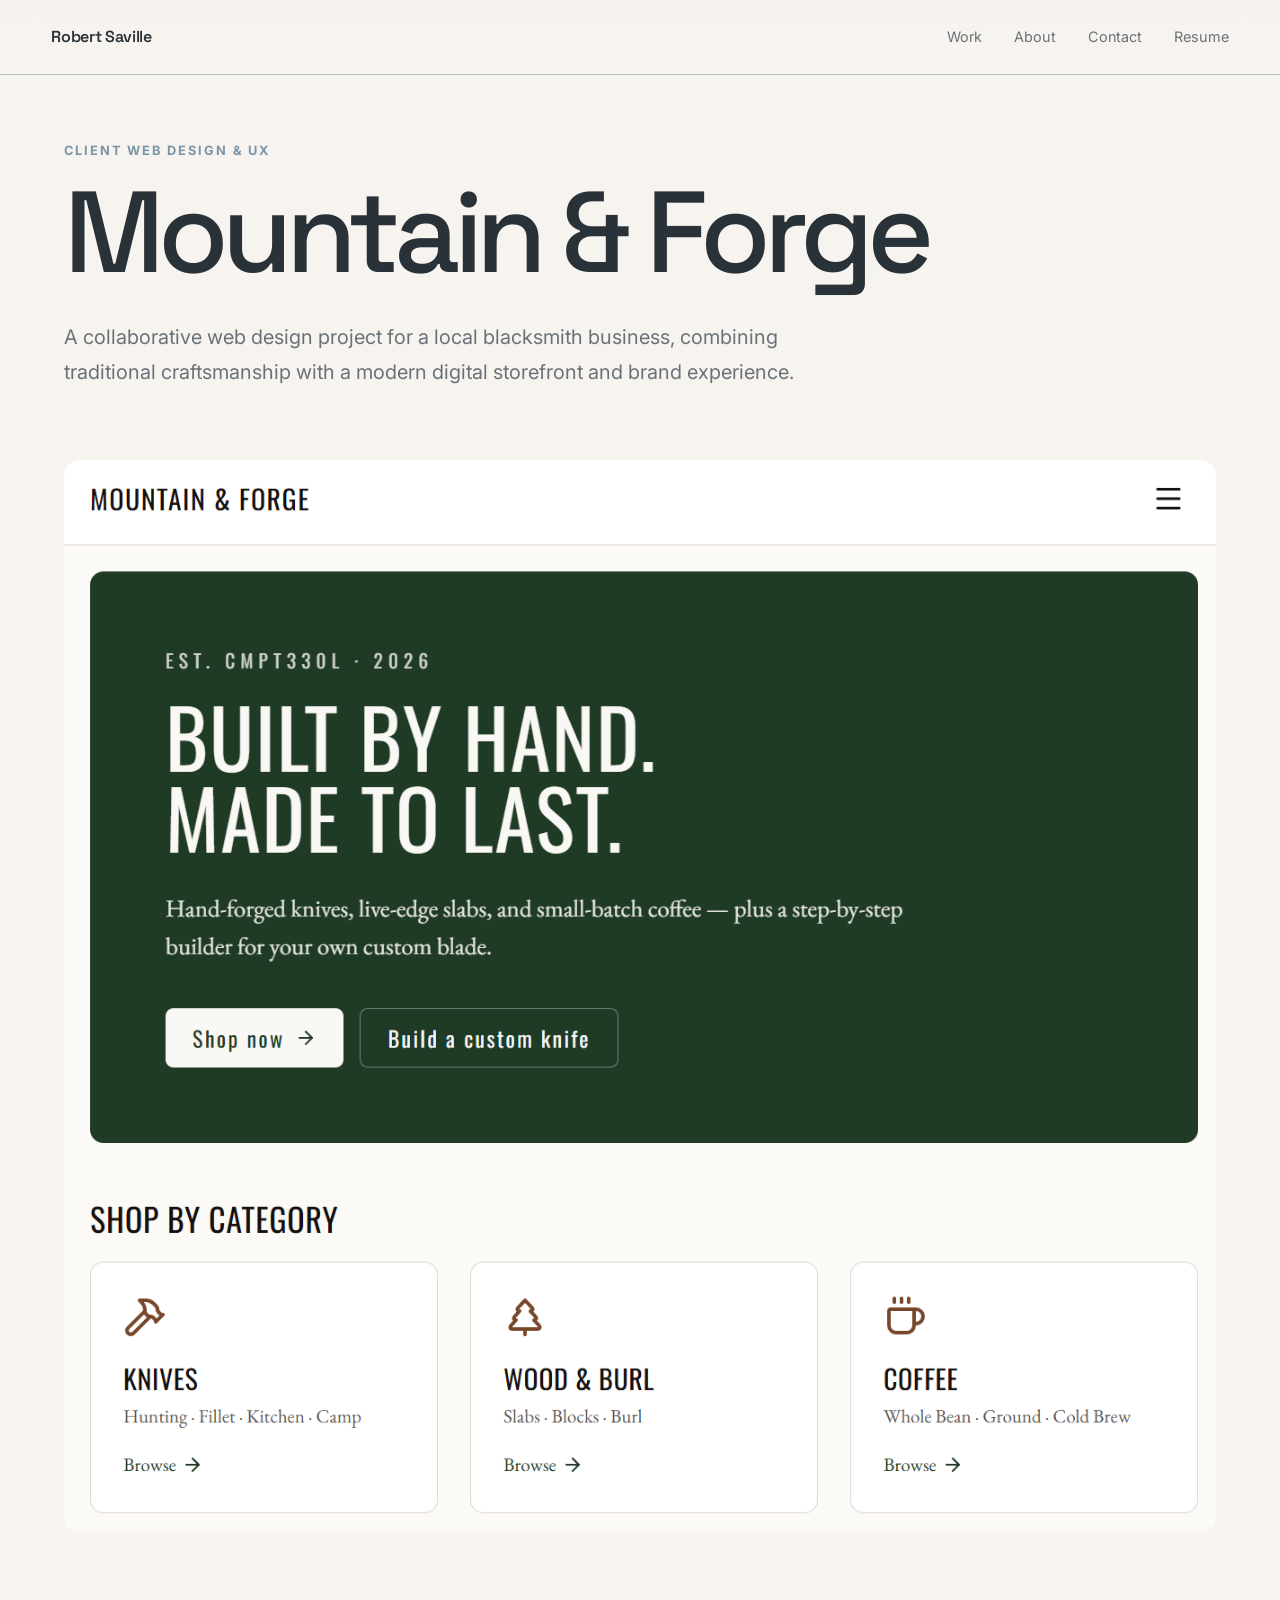
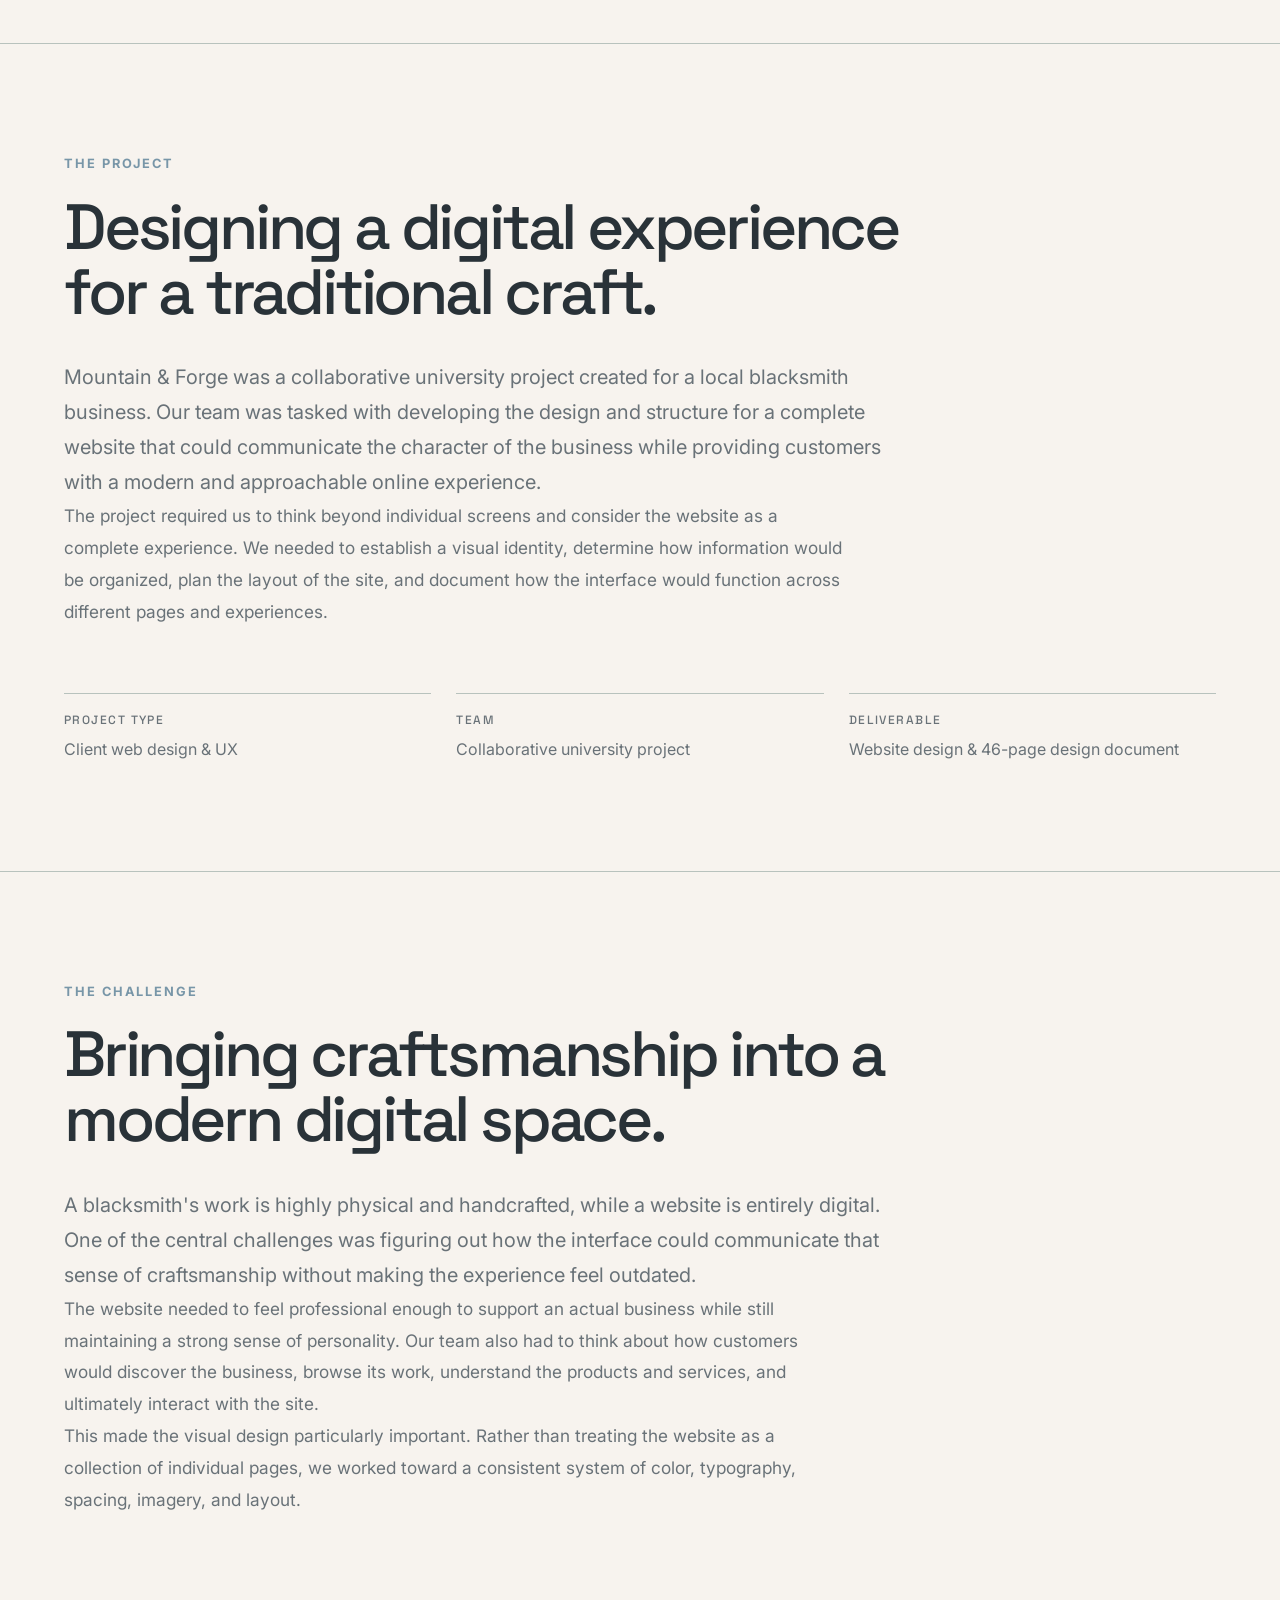
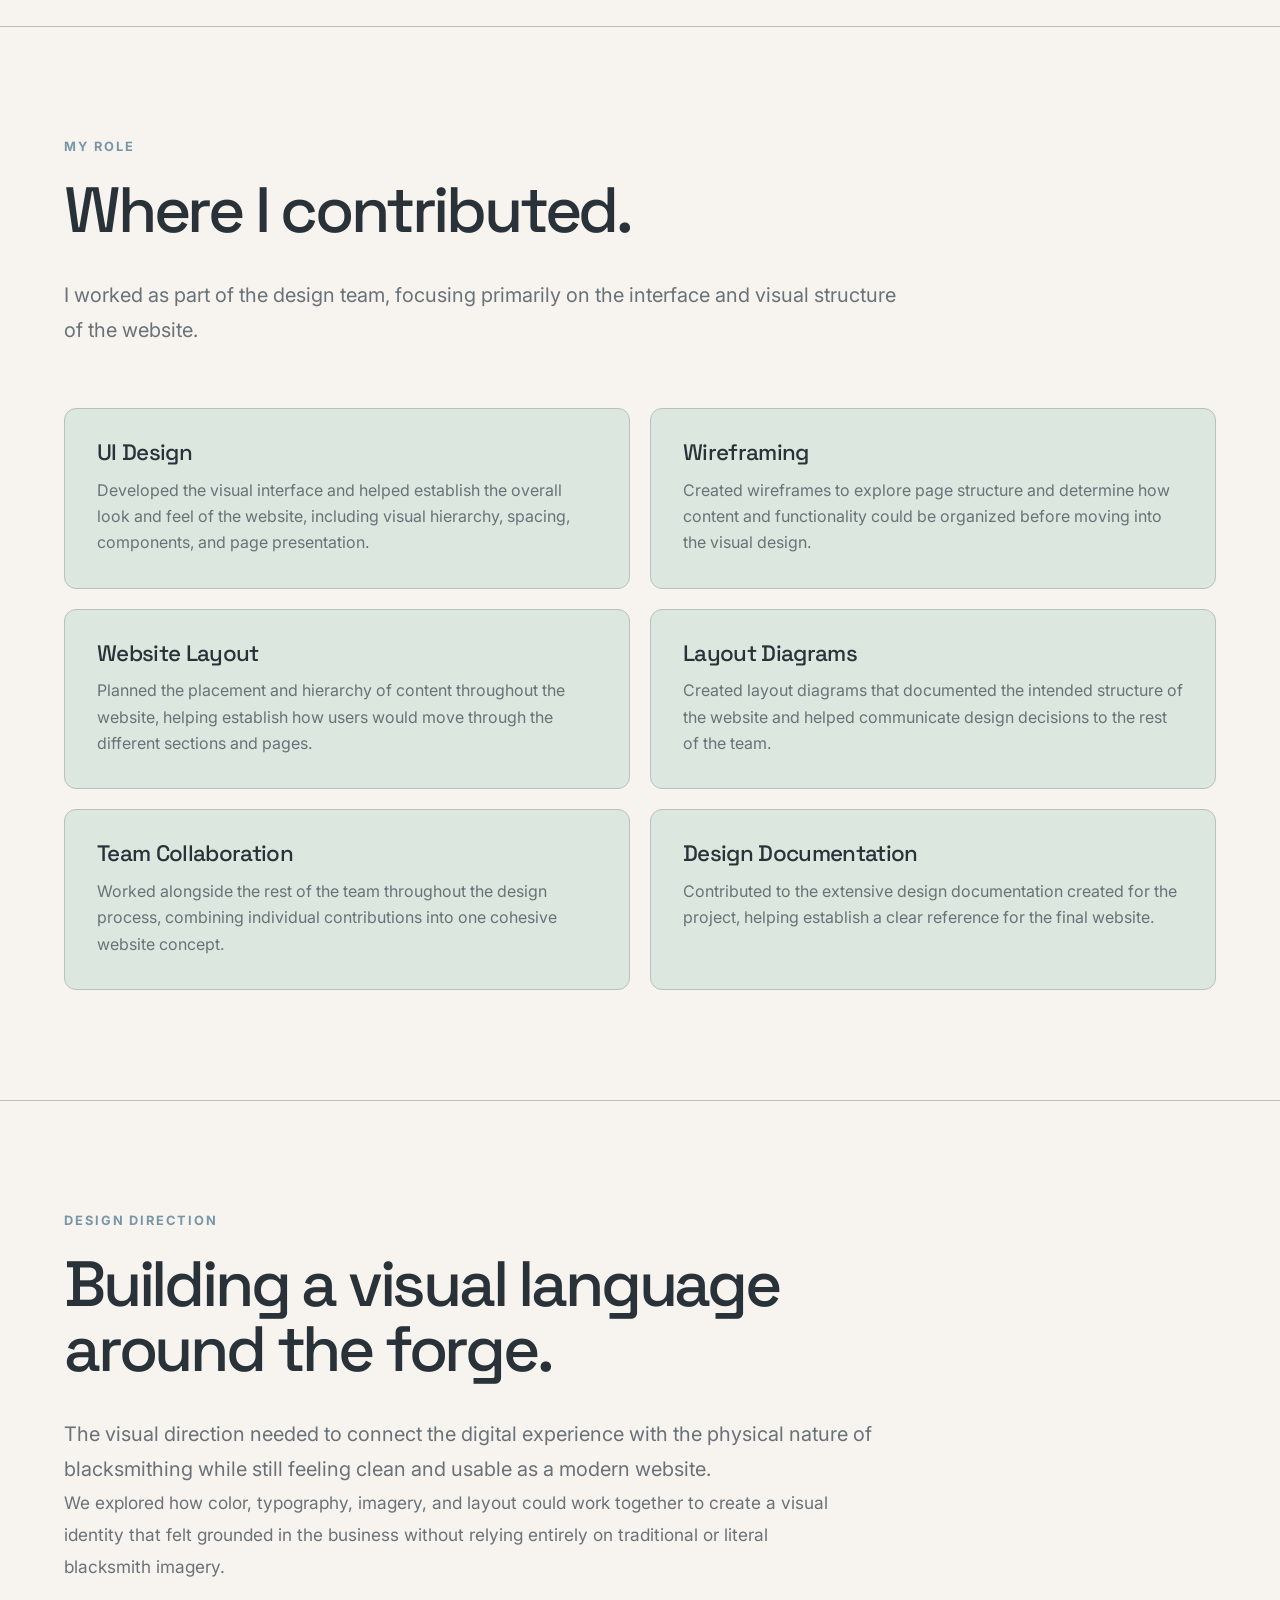
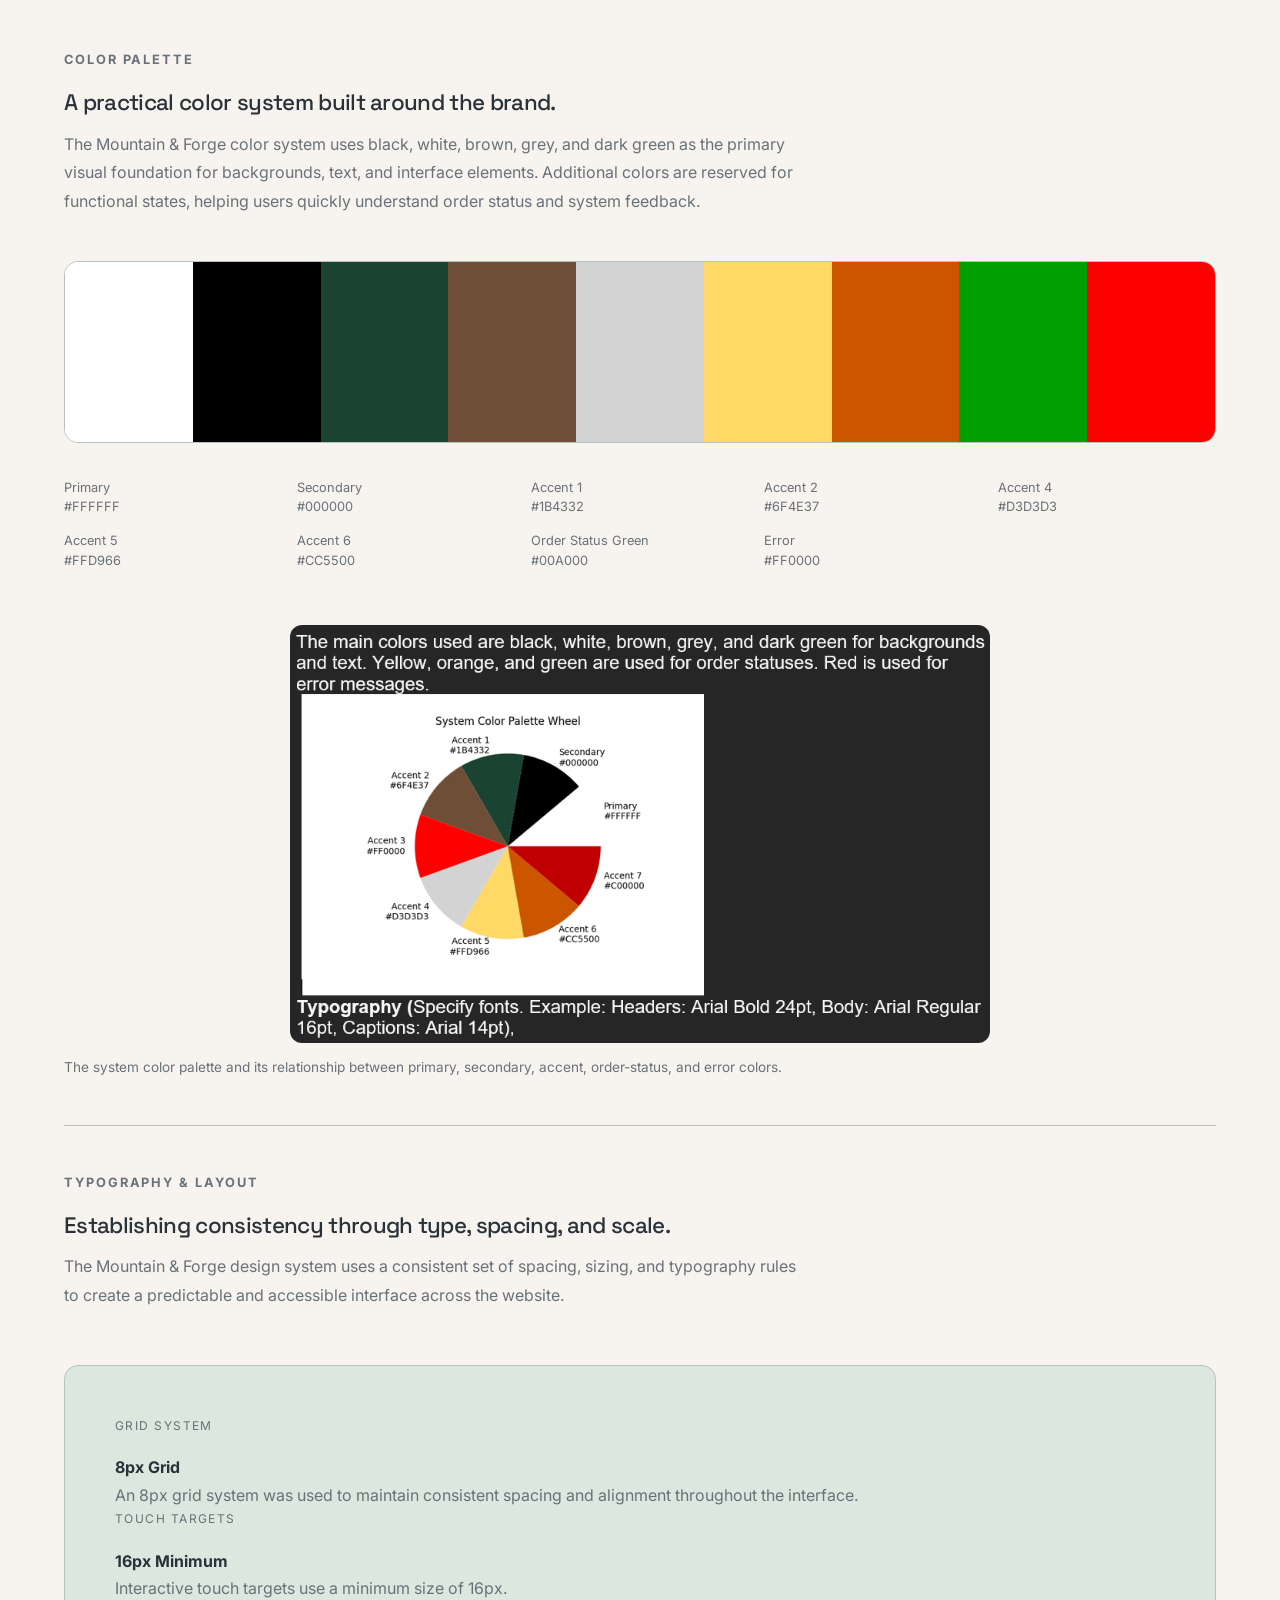
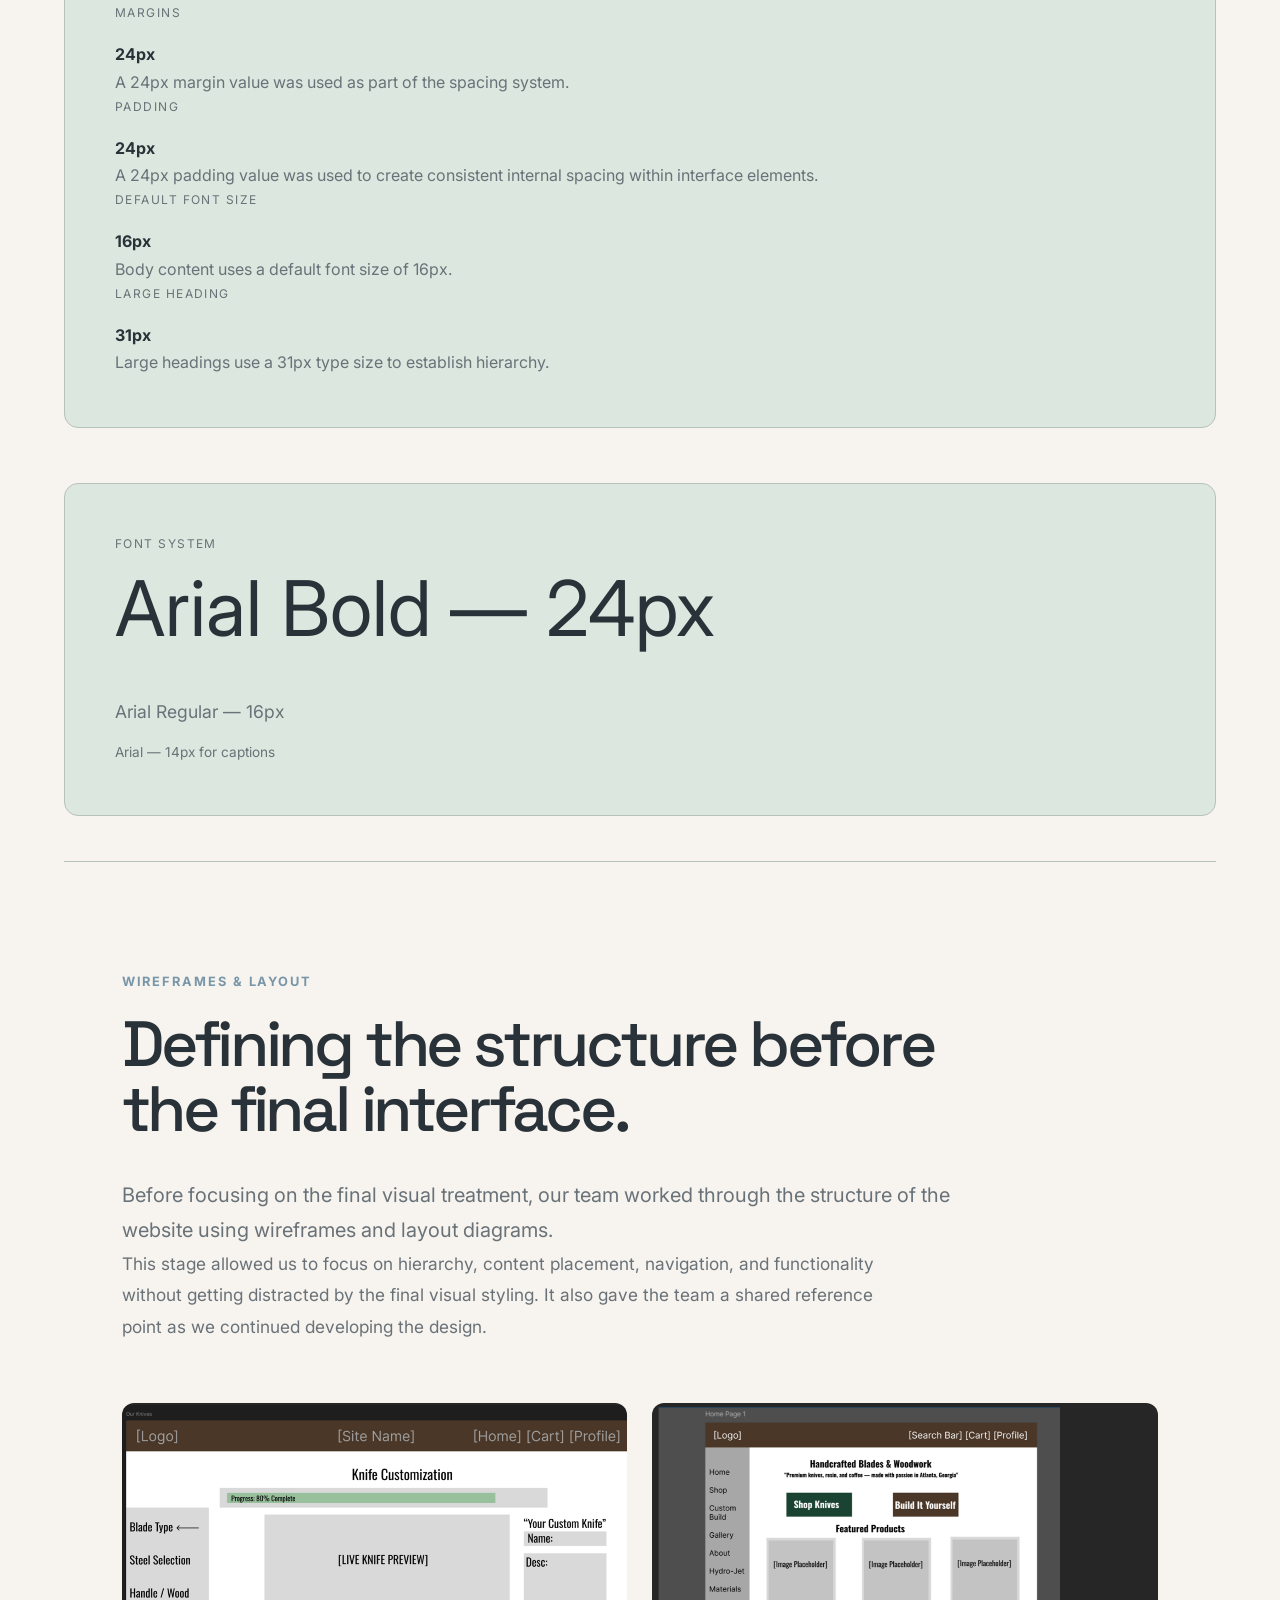
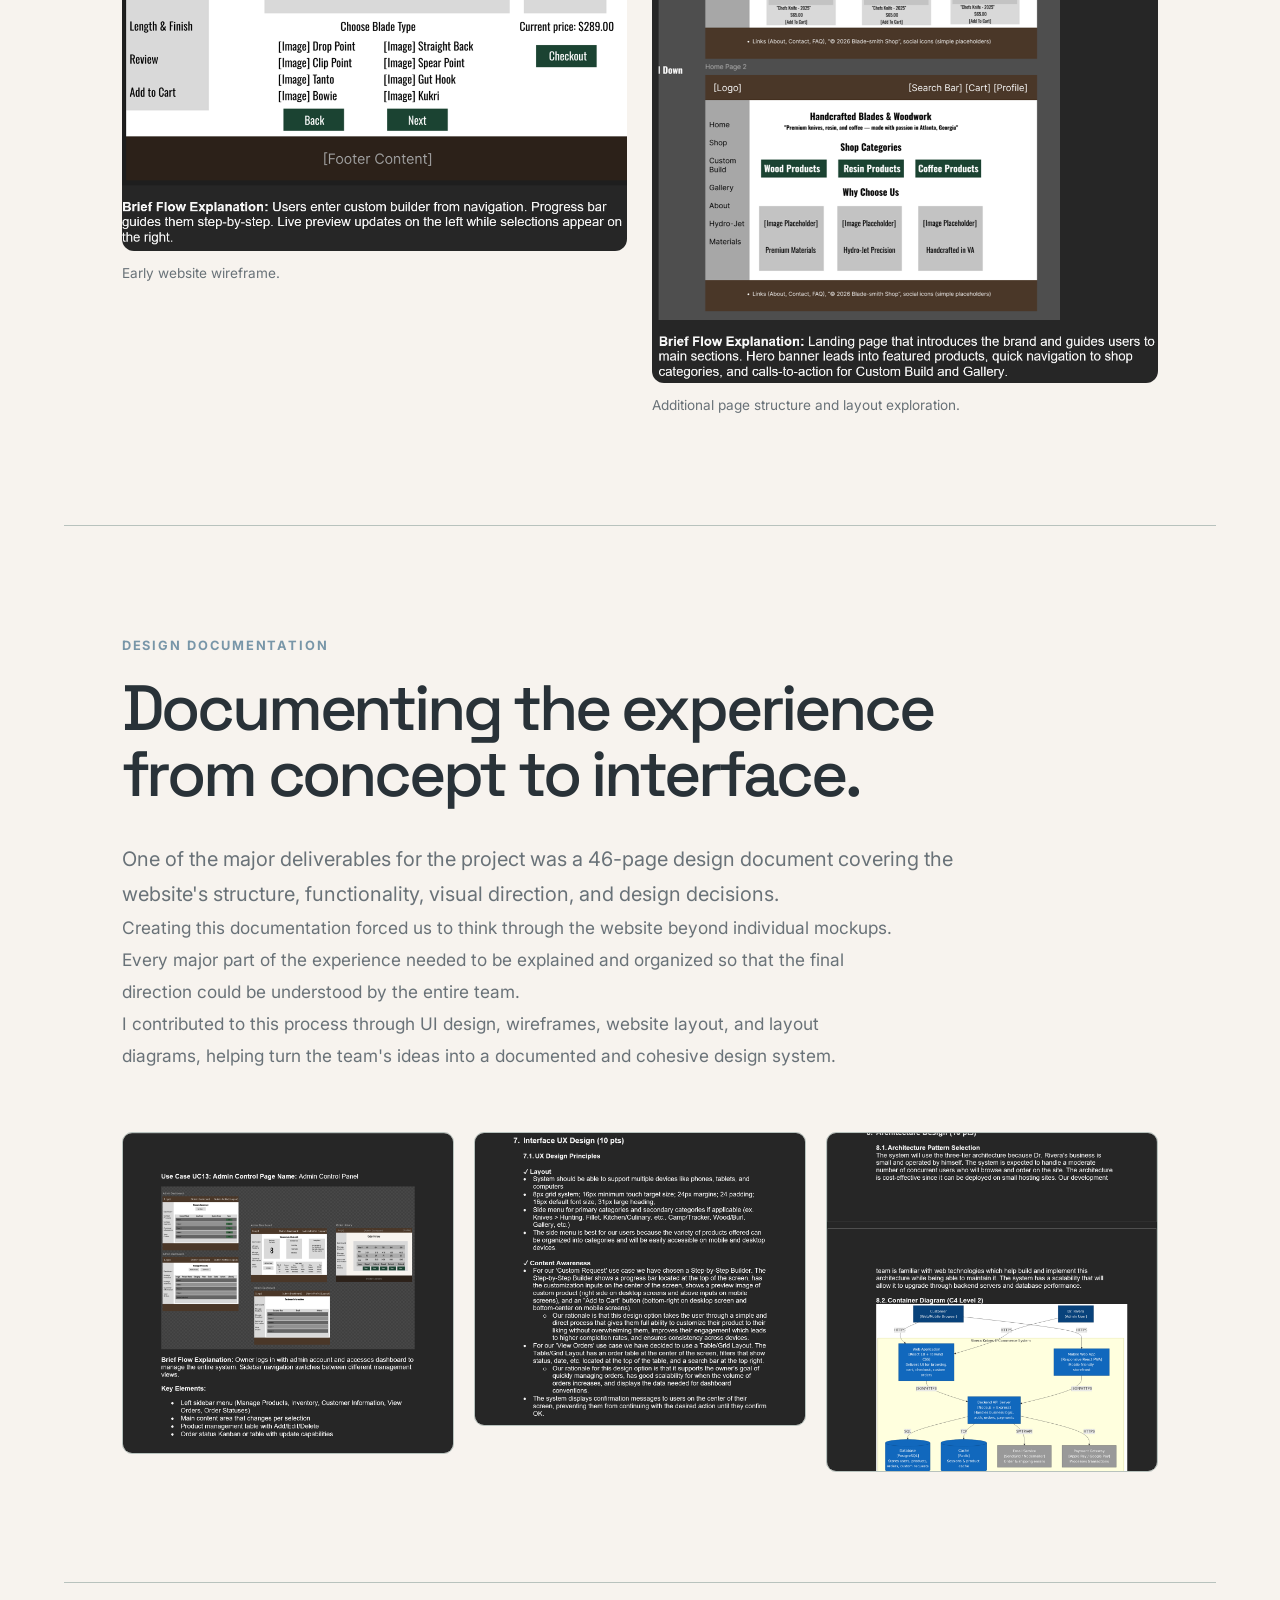
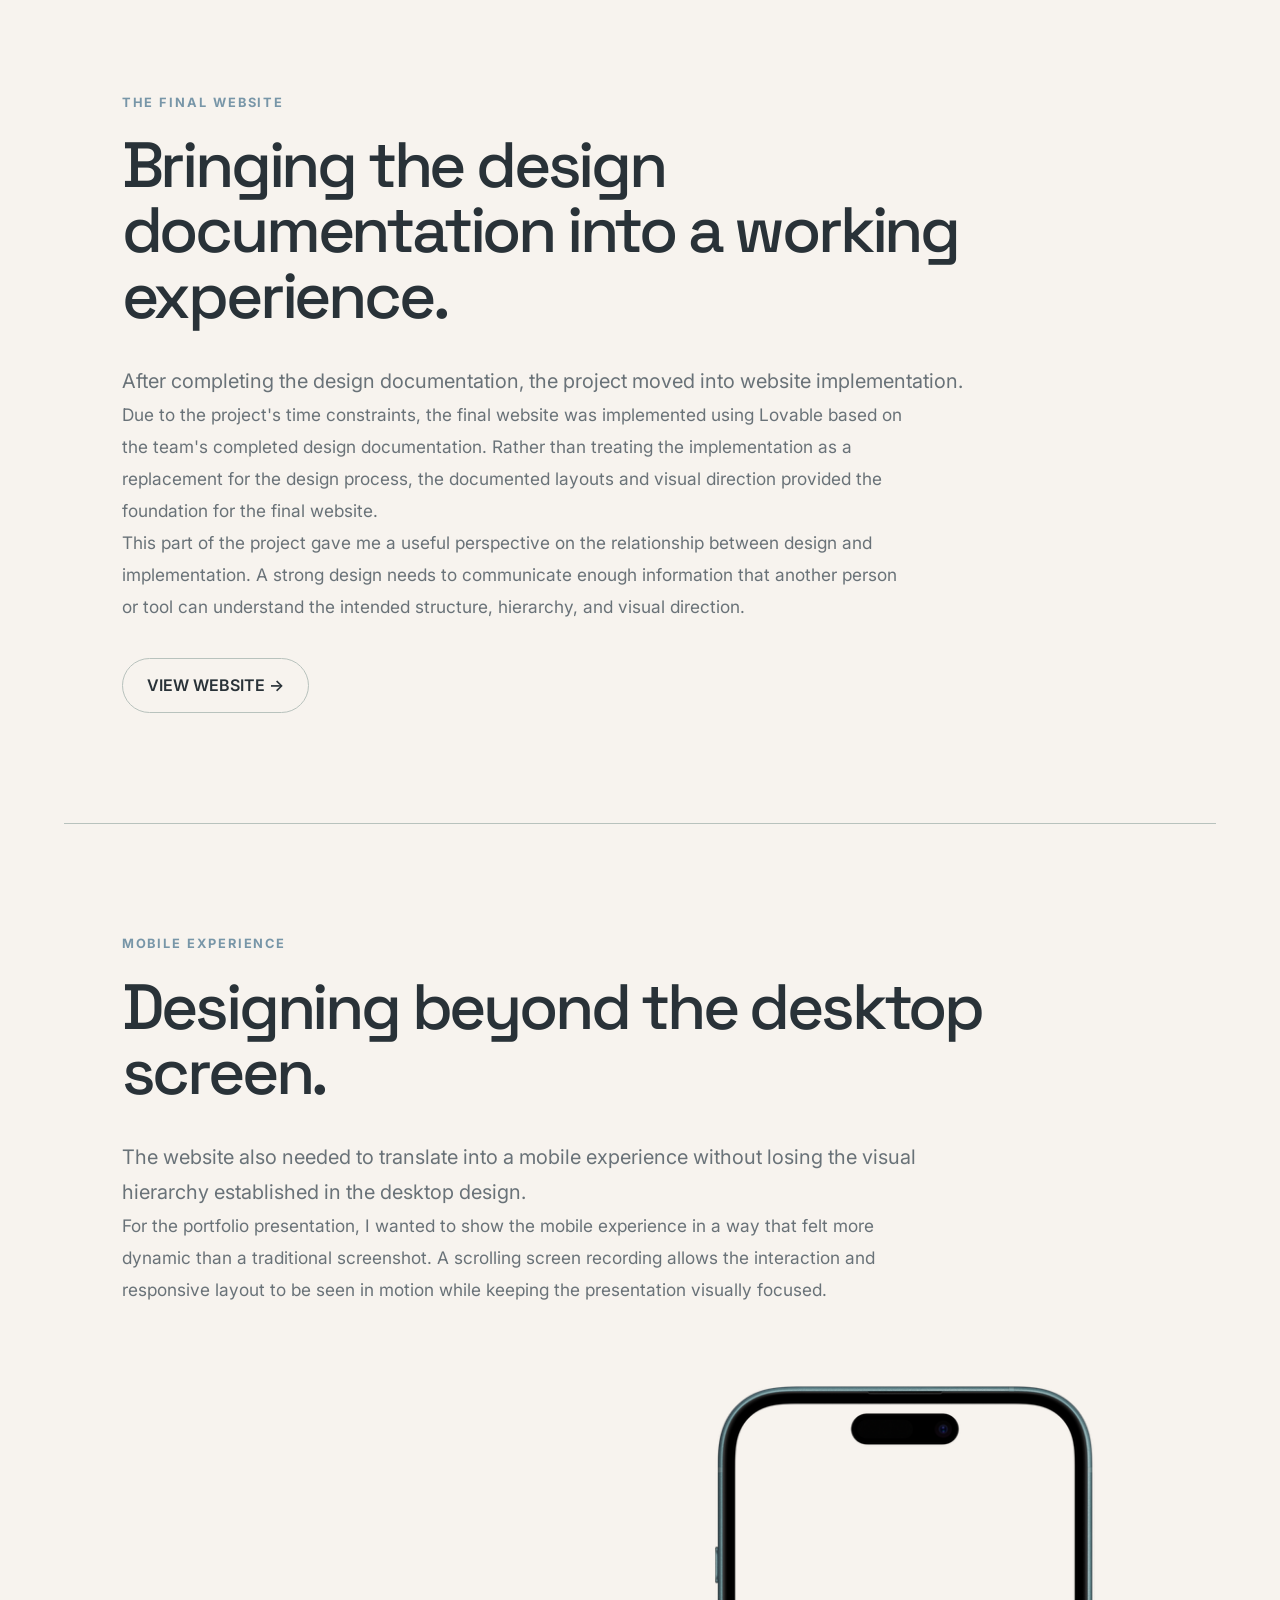
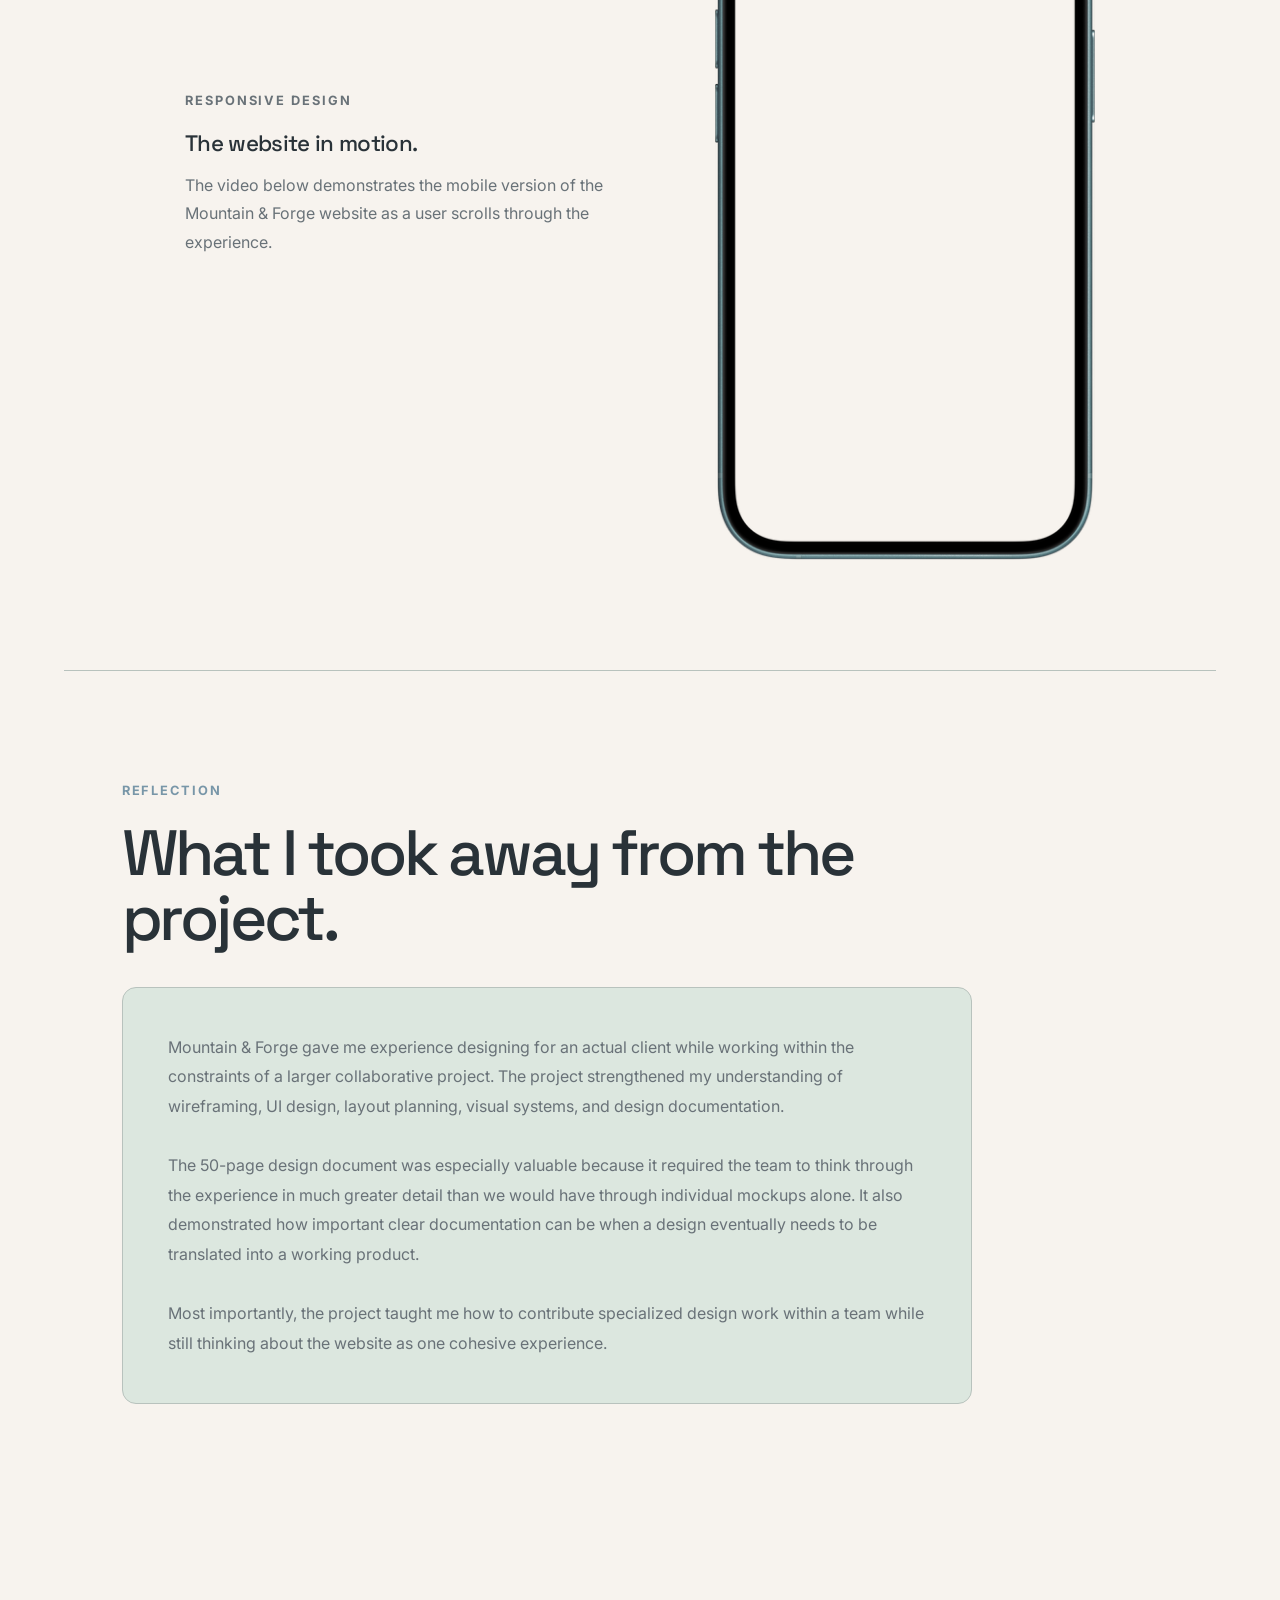
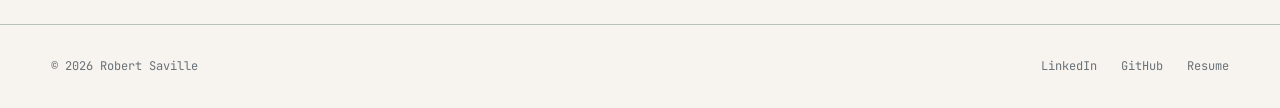
==== commit 36d10495: "Update Blacksmith Site" ====
--- a/projects/blacksmith.html
+++ b/projects/blacksmith.html
@@ -111,7 +111,7 @@
 
                 <div class="project-meta-item">
                     <h3>Deliverable</h3>
-                    <p>Website design & 50-page design document</p>
+                    <p>Website design & 46-page design document</p>
                 </div>
 
             </div>
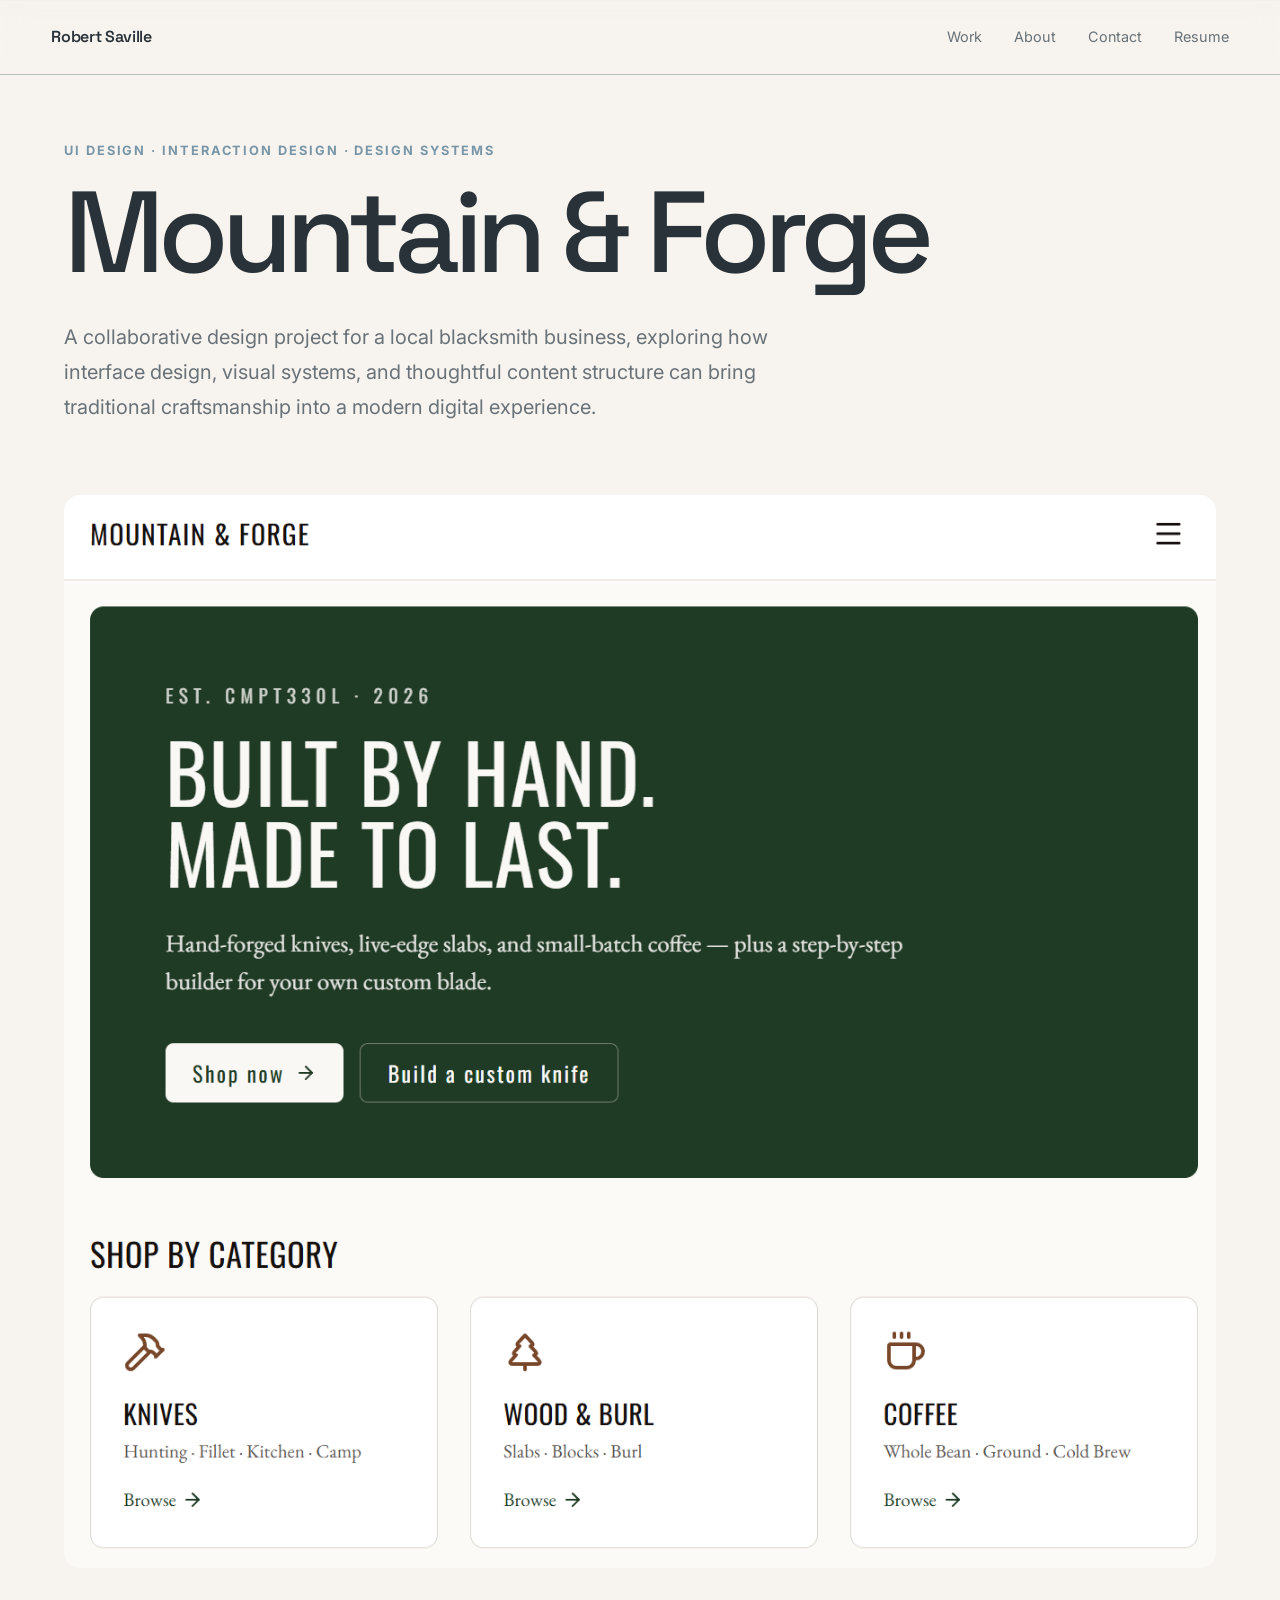
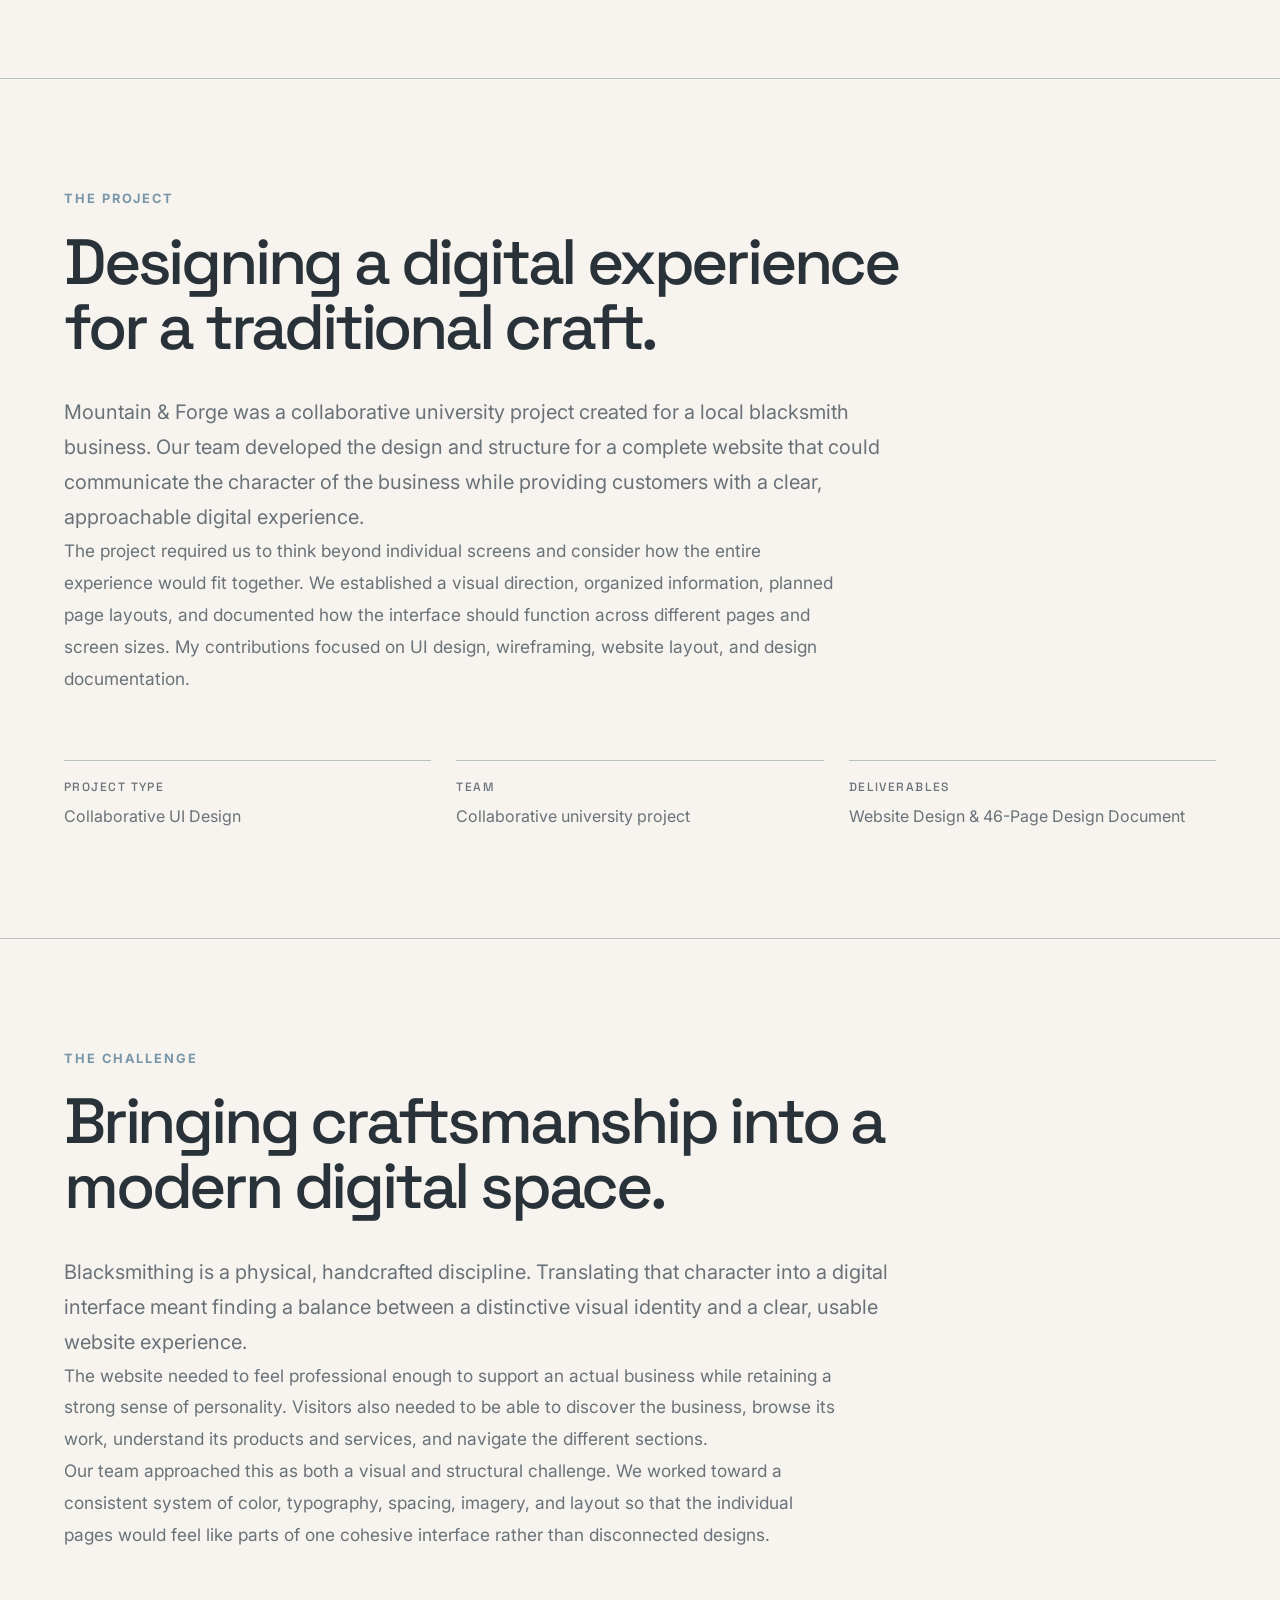
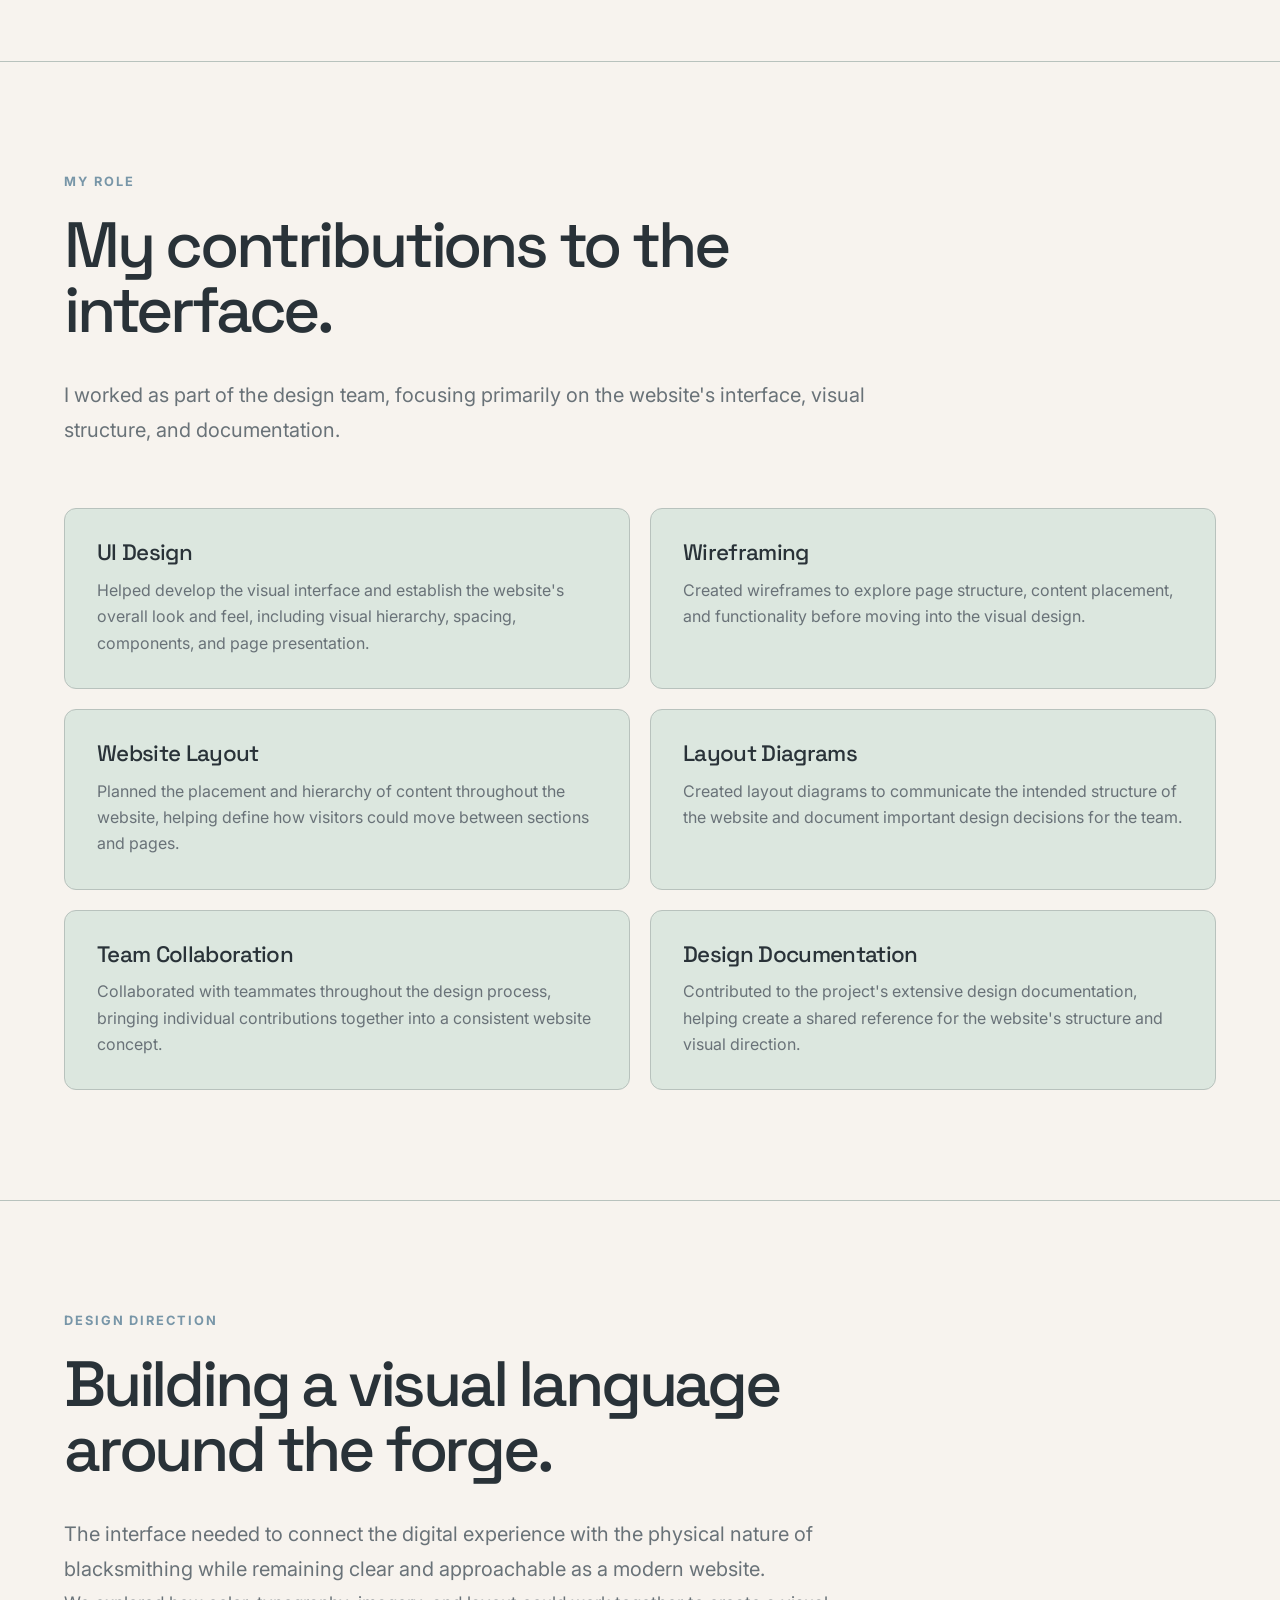
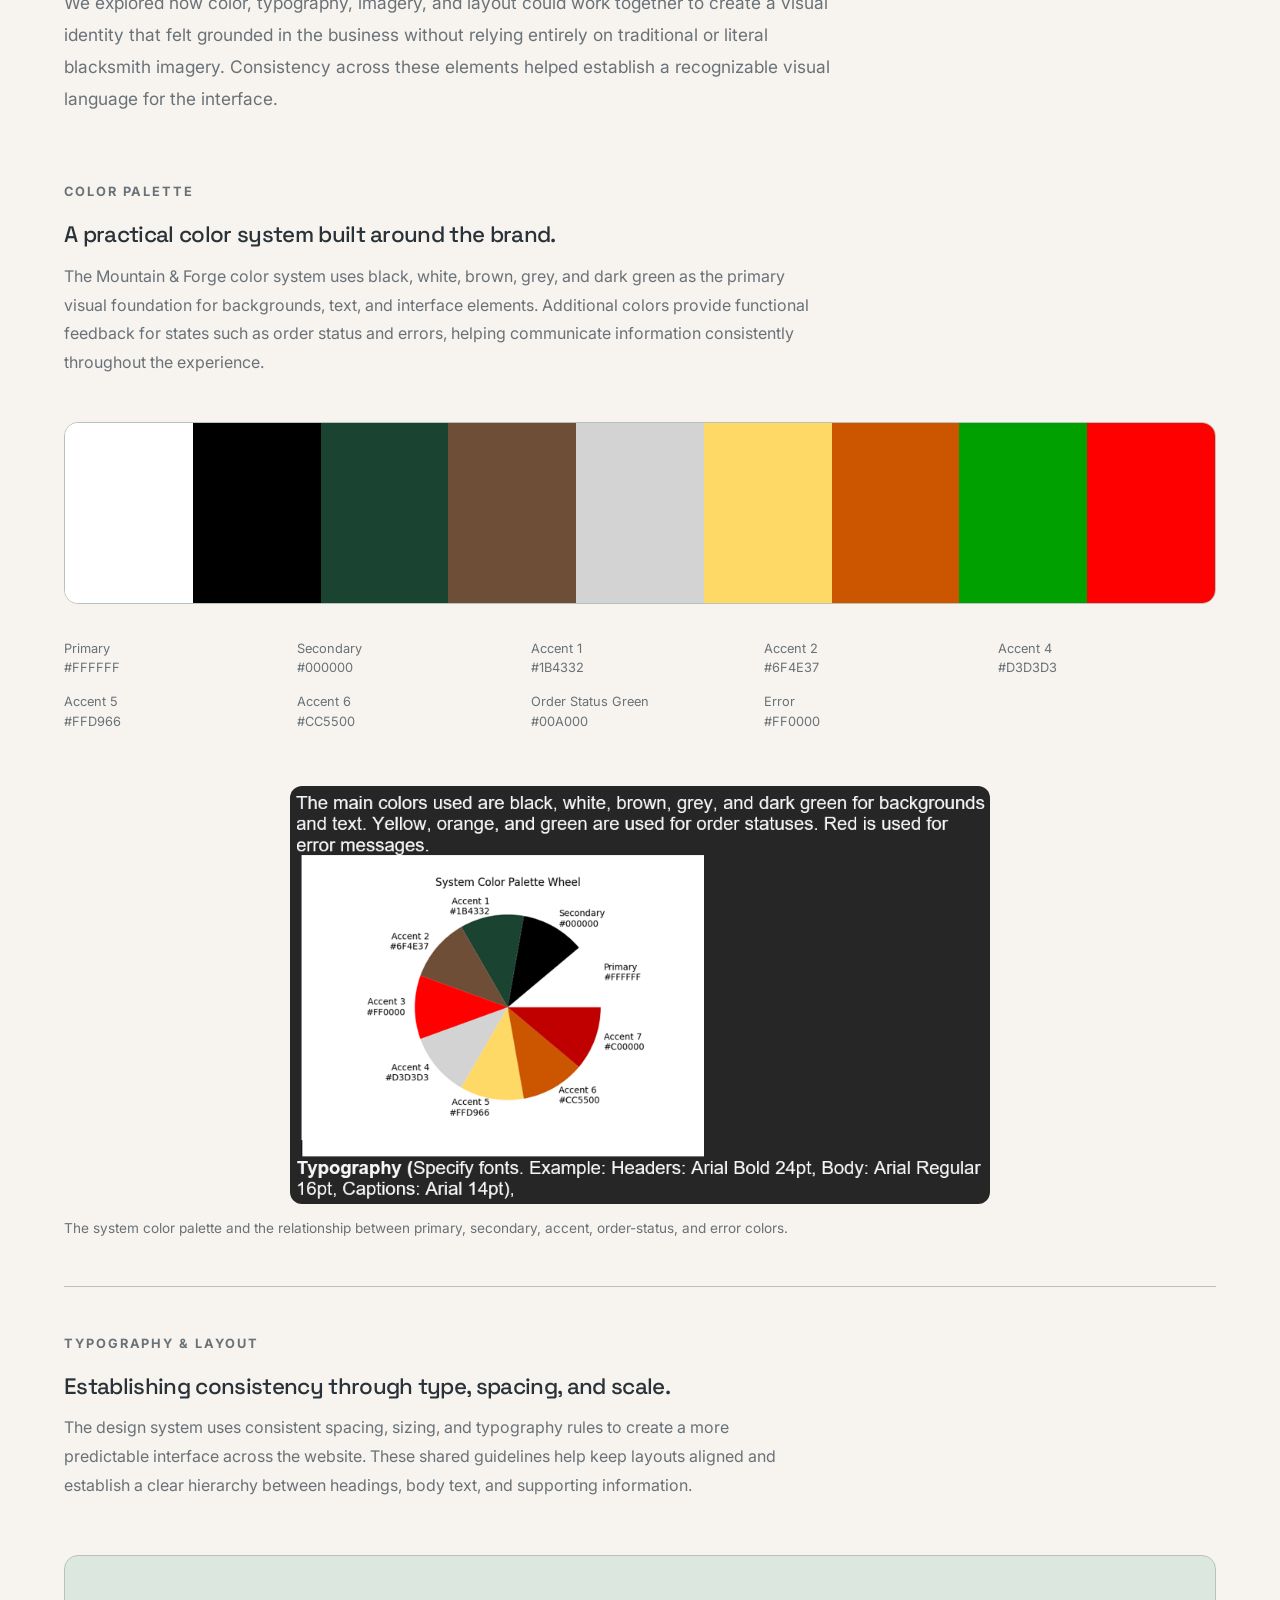
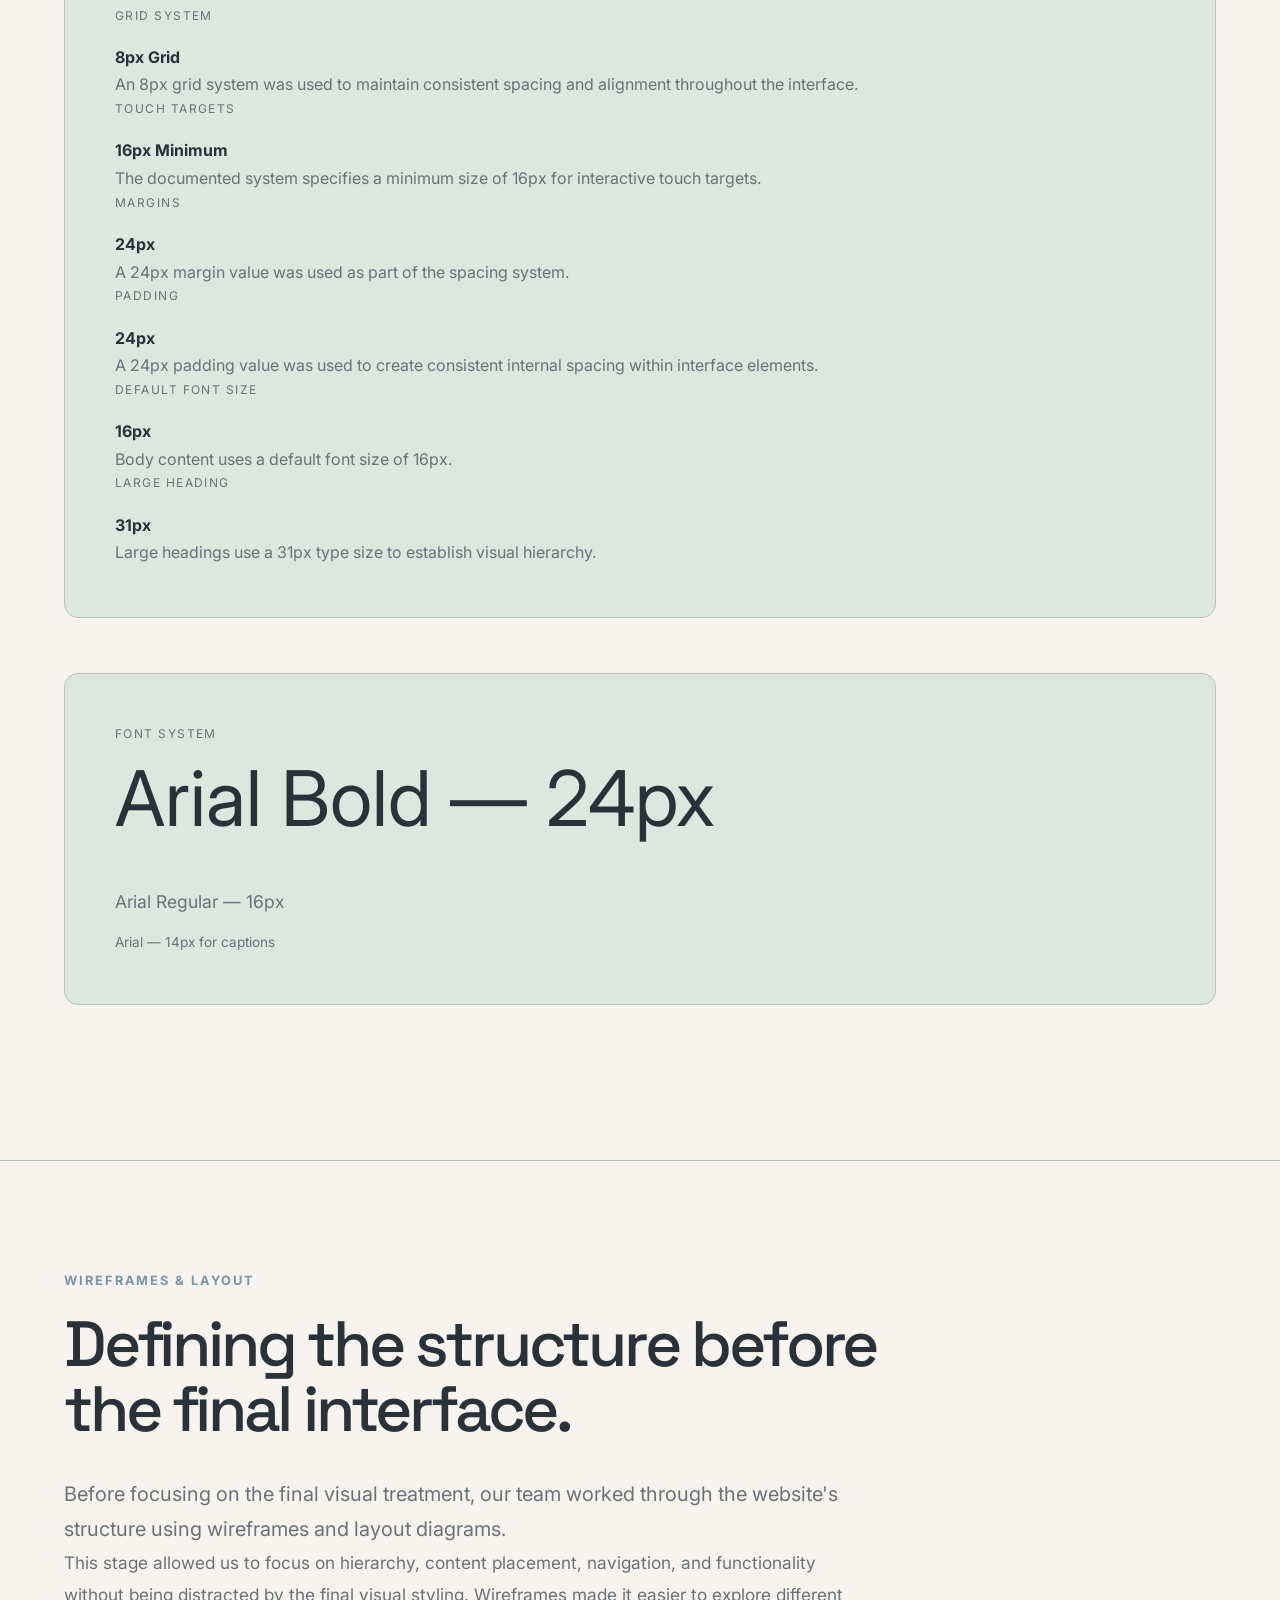
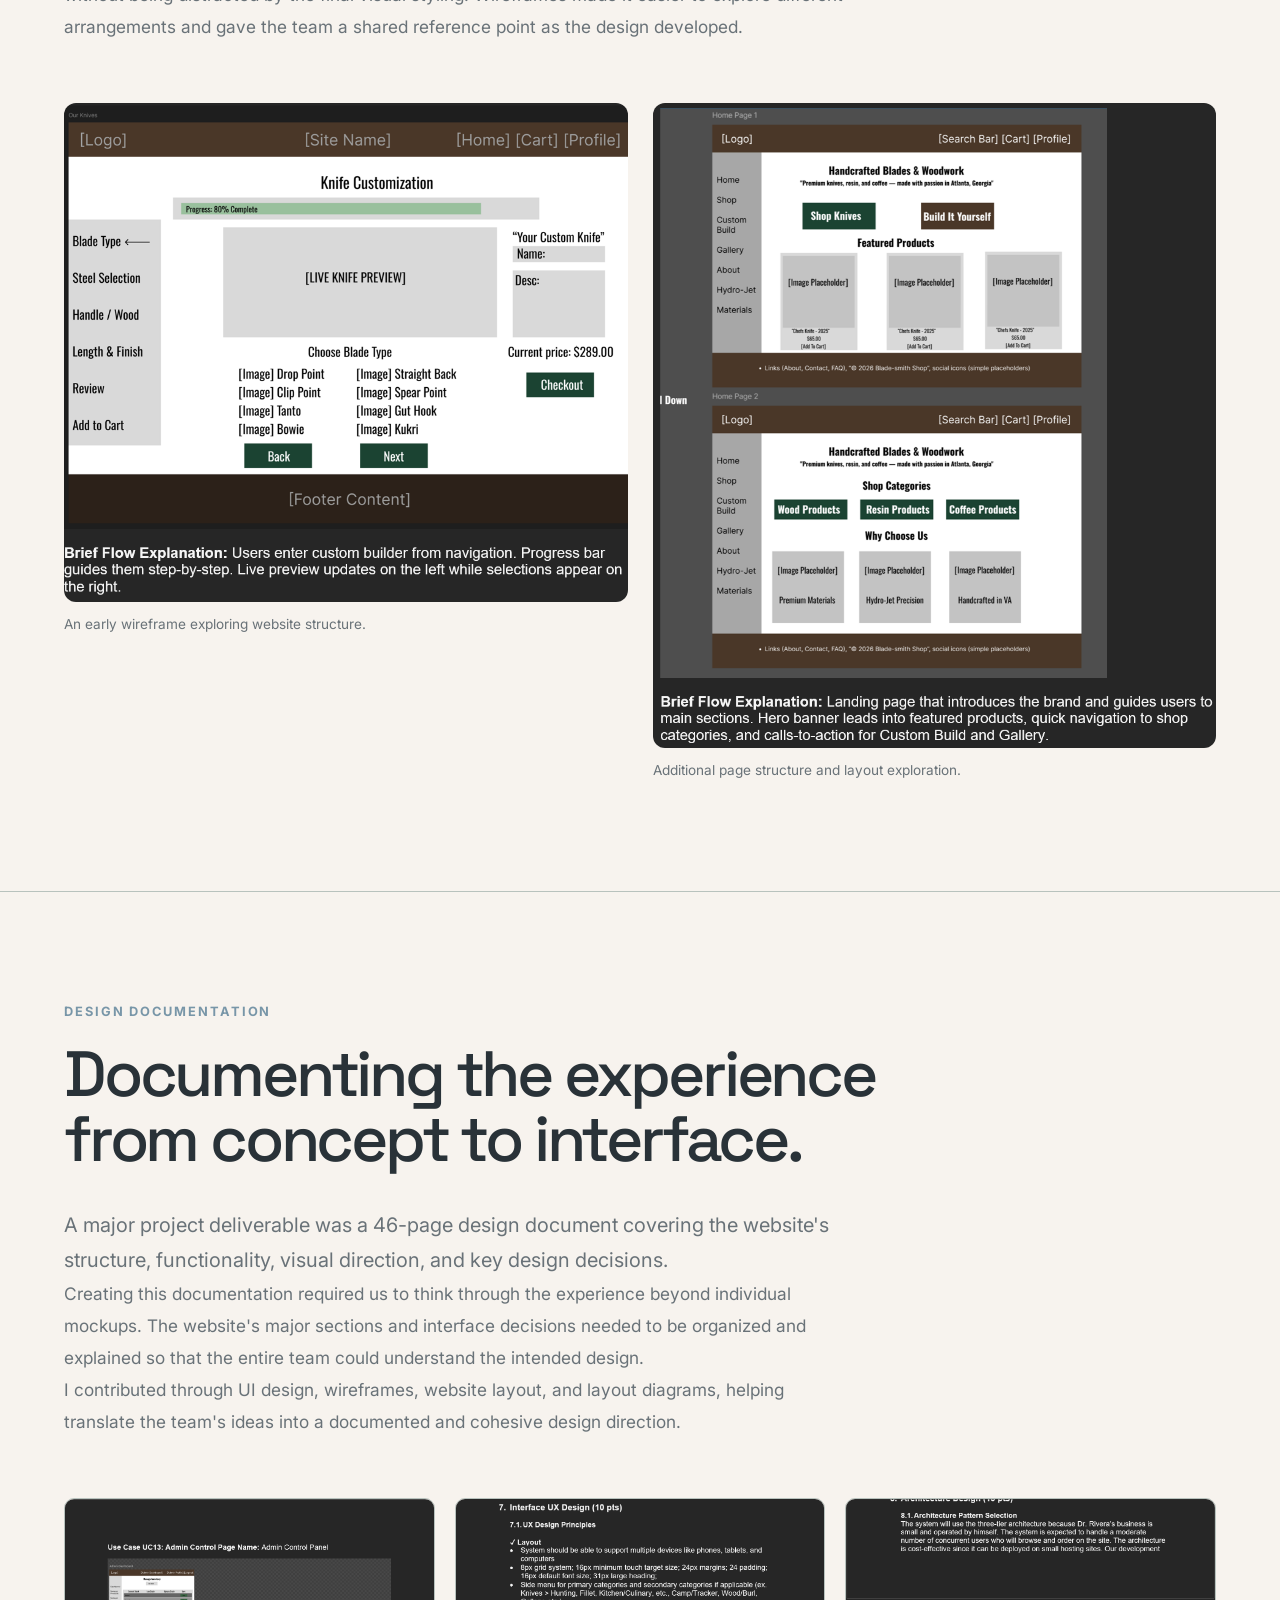
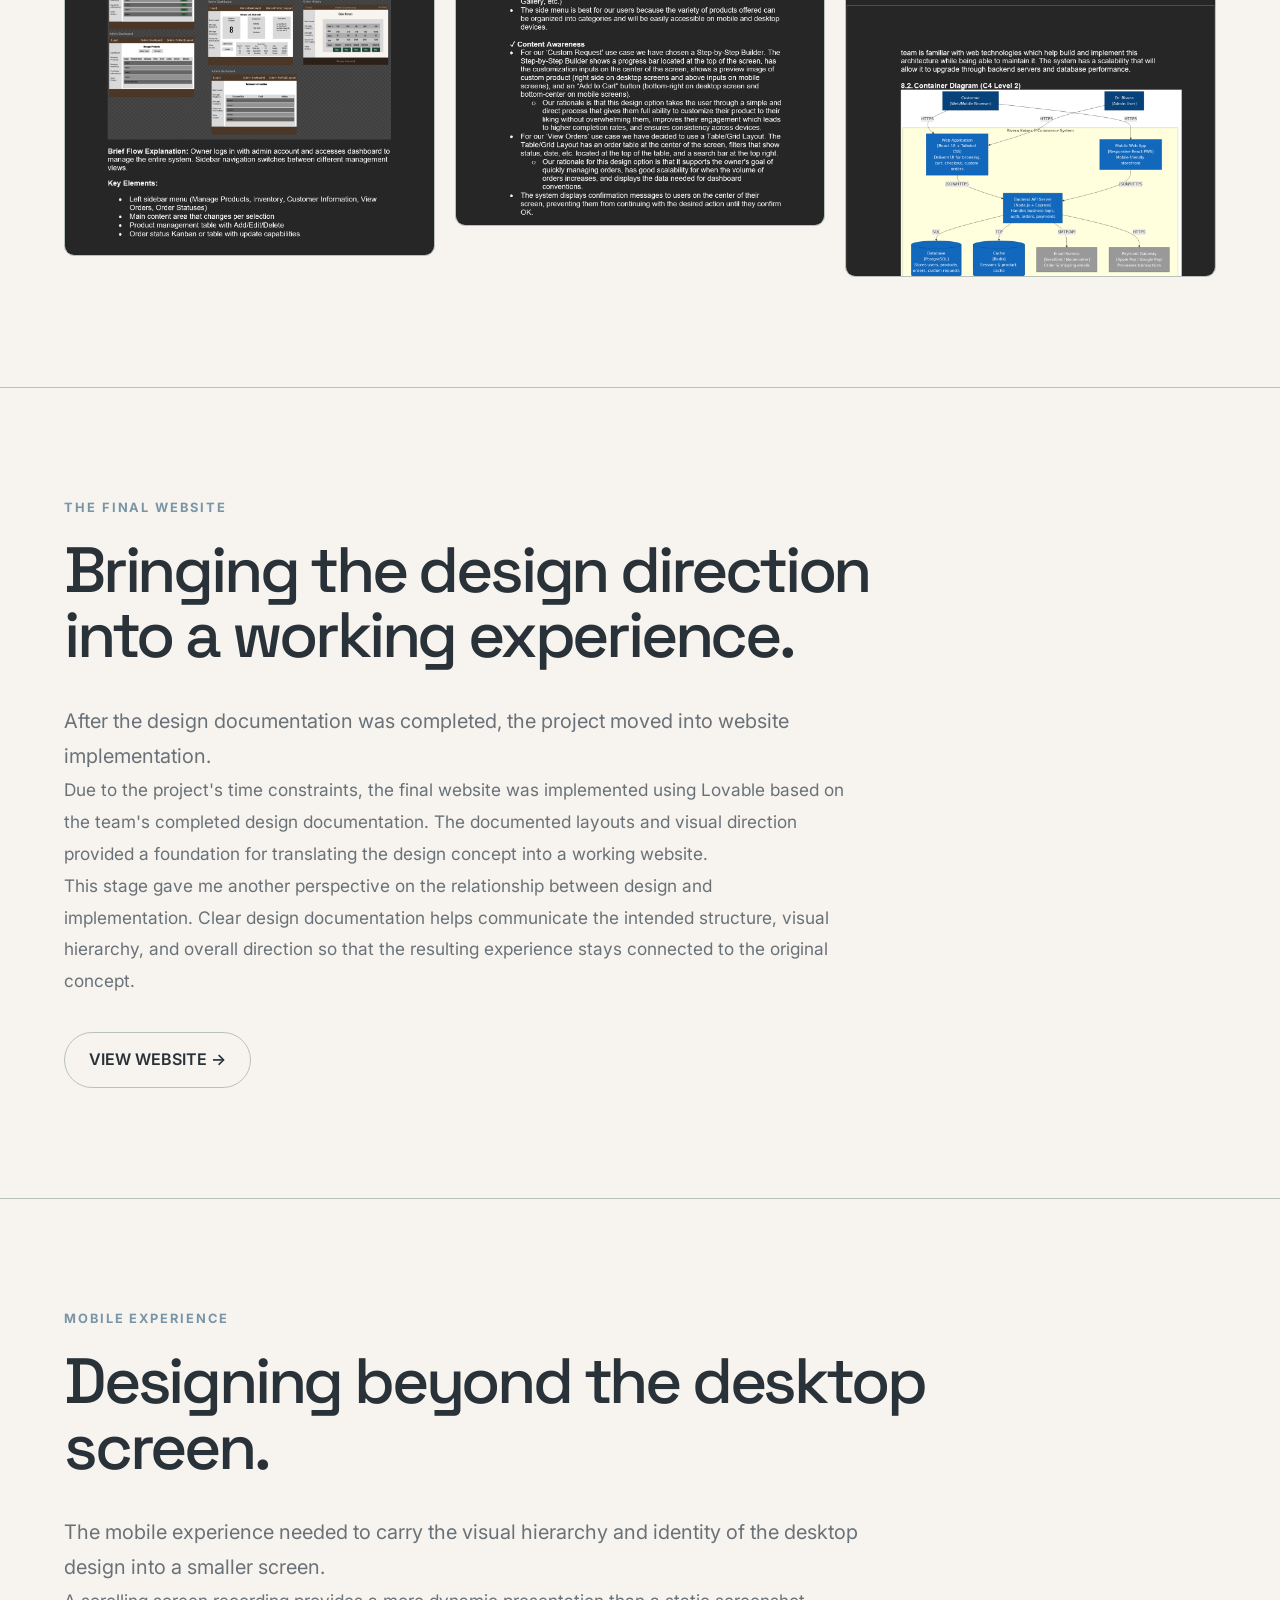
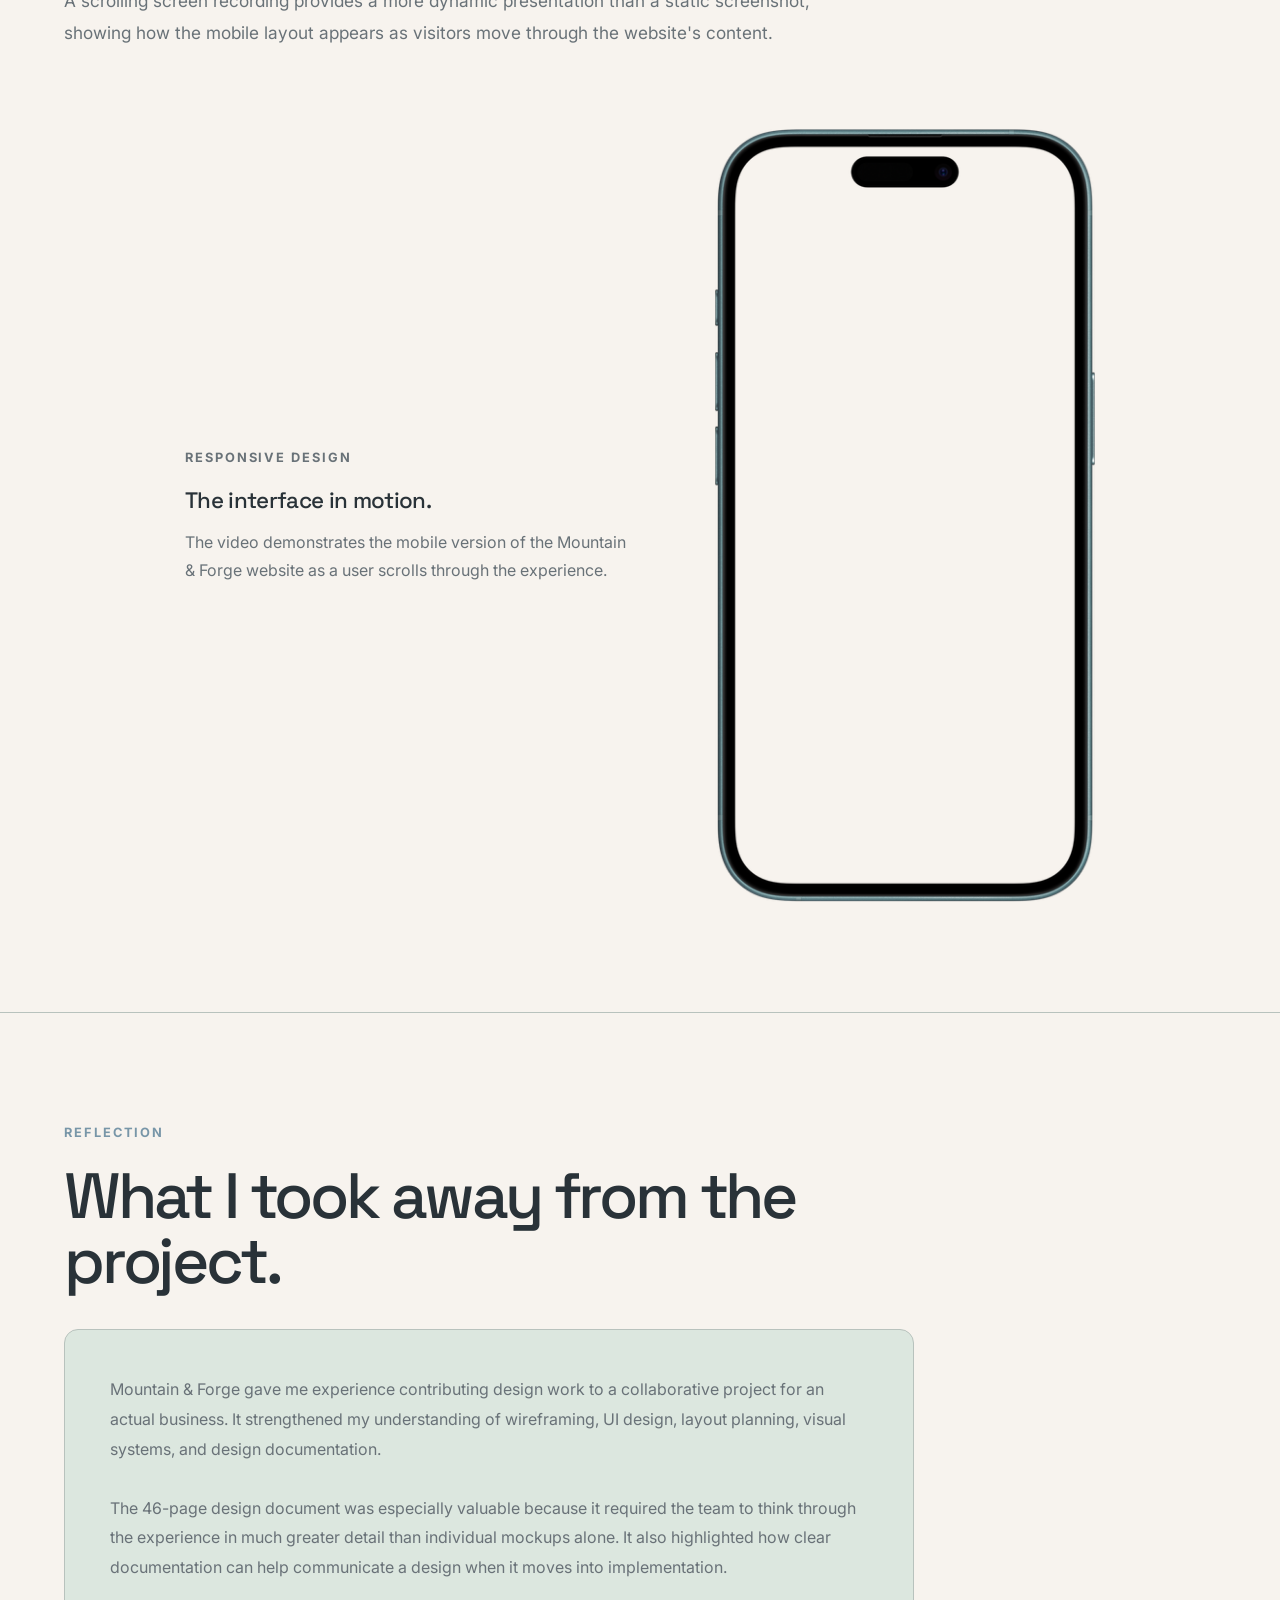
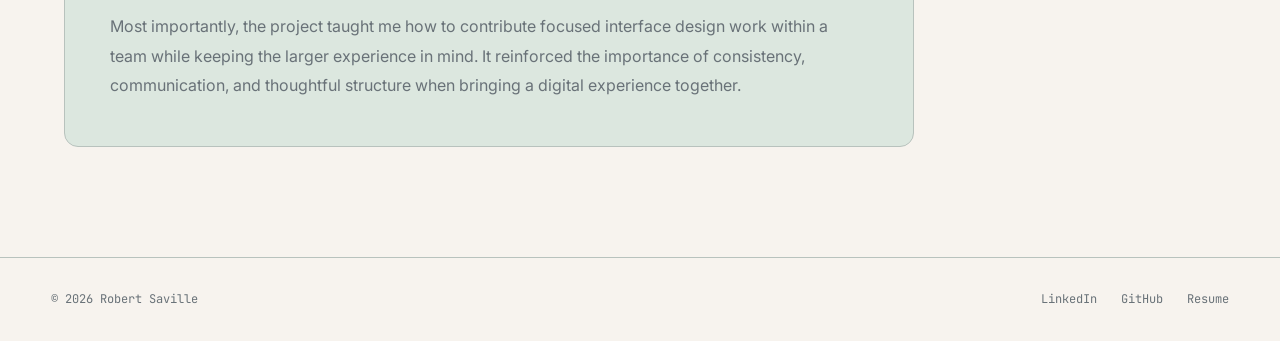
==== commit 4c85213e: "update sitewide" ====
--- a/projects/blacksmith.html
+++ b/projects/blacksmith.html
@@ -1,3 +1,4 @@
+
 <!DOCTYPE html>
 <html lang="en">
 
@@ -25,7 +26,8 @@
             <a href="../index.html#contact">Contact</a>
 
             <a href="../assets/Docs/Robert Saville Resume.docx.pdf"
-               target="_blank">
+               target="_blank"
+               rel="noopener noreferrer">
                 Resume
             </a>
         </div>
@@ -43,7 +45,7 @@
         <div class="project-container">
 
             <p class="project-eyebrow">
-                CLIENT WEB DESIGN & UX
+                UI DESIGN · INTERACTION DESIGN · DESIGN SYSTEMS
             </p>
 
             <h1>
@@ -51,9 +53,10 @@
             </h1>
 
             <p class="project-intro">
-                A collaborative web design project for a local blacksmith business,
-                combining traditional craftsmanship with a modern digital
-                storefront and brand experience.
+                A collaborative design project for a local blacksmith
+                business, exploring how interface design, visual systems,
+                and thoughtful content structure can bring traditional
+                craftsmanship into a modern digital experience.
             </p>
 
             <img
@@ -82,26 +85,28 @@
             </h2>
 
             <p class="project-lead">
-                Mountain & Forge was a collaborative university project created
-                for a local blacksmith business. Our team was tasked with
-                developing the design and structure for a complete website that
-                could communicate the character of the business while providing
-                customers with a modern and approachable online experience.
+                Mountain & Forge was a collaborative university project
+                created for a local blacksmith business. Our team developed
+                the design and structure for a complete website that could
+                communicate the character of the business while providing
+                customers with a clear, approachable digital experience.
             </p>
 
             <p>
-                The project required us to think beyond individual screens and
-                consider the website as a complete experience. We needed to
-                establish a visual identity, determine how information would be
-                organized, plan the layout of the site, and document how the
-                interface would function across different pages and experiences.
+                The project required us to think beyond individual screens
+                and consider how the entire experience would fit together.
+                We established a visual direction, organized information,
+                planned page layouts, and documented how the interface
+                should function across different pages and screen sizes.
+                My contributions focused on UI design, wireframing,
+                website layout, and design documentation.
             </p>
 
             <div class="project-meta">
 
                 <div class="project-meta-item">
                     <h3>Project Type</h3>
-                    <p>Client web design & UX</p>
+                    <p>Collaborative UI Design</p>
                 </div>
 
                 <div class="project-meta-item">
@@ -110,8 +115,8 @@
                 </div>
 
                 <div class="project-meta-item">
-                    <h3>Deliverable</h3>
-                    <p>Website design & 46-page design document</p>
+                    <h3>Deliverables</h3>
+                    <p>Website Design & 46-Page Design Document</p>
                 </div>
 
             </div>
@@ -136,25 +141,26 @@
             </h2>
 
             <p class="project-lead">
-                A blacksmith's work is highly physical and handcrafted, while a
-                website is entirely digital. One of the central challenges was
-                figuring out how the interface could communicate that sense of
-                craftsmanship without making the experience feel outdated.
+                Blacksmithing is a physical, handcrafted discipline.
+                Translating that character into a digital interface meant
+                finding a balance between a distinctive visual identity
+                and a clear, usable website experience.
             </p>
 
             <p>
-                The website needed to feel professional enough to support an
-                actual business while still maintaining a strong sense of
-                personality. Our team also had to think about how customers
-                would discover the business, browse its work, understand the
-                products and services, and ultimately interact with the site.
+                The website needed to feel professional enough to support
+                an actual business while retaining a strong sense of
+                personality. Visitors also needed to be able to discover
+                the business, browse its work, understand its products
+                and services, and navigate the different sections.
             </p>
 
             <p>
-                This made the visual design particularly important. Rather than
-                treating the website as a collection of individual pages, we
-                worked toward a consistent system of color, typography, spacing,
-                imagery, and layout.
+                Our team approached this as both a visual and structural
+                challenge. We worked toward a consistent system of color,
+                typography, spacing, imagery, and layout so that the
+                individual pages would feel like parts of one cohesive
+                interface rather than disconnected designs.
             </p>
 
         </div>
@@ -173,12 +179,13 @@
             </p>
 
             <h2>
-                Where I contributed.
+                My contributions to the interface.
             </h2>
 
             <p class="project-lead">
-                I worked as part of the design team, focusing primarily on the
-                interface and visual structure of the website.
+                I worked as part of the design team, focusing primarily
+                on the website's interface, visual structure, and
+                documentation.
             </p>
 
             <div class="role-grid">
@@ -187,9 +194,10 @@
                     <h3>UI Design</h3>
 
                     <p>
-                        Developed the visual interface and helped establish the
-                        overall look and feel of the website, including visual
-                        hierarchy, spacing, components, and page presentation.
+                        Helped develop the visual interface and establish
+                        the website's overall look and feel, including
+                        visual hierarchy, spacing, components, and
+                        page presentation.
                     </p>
                 </div>
 
@@ -198,8 +206,8 @@
                     <h3>Wireframing</h3>
 
                     <p>
-                        Created wireframes to explore page structure and determine
-                        how content and functionality could be organized before
+                        Created wireframes to explore page structure,
+                        content placement, and functionality before
                         moving into the visual design.
                     </p>
                 </div>
@@ -209,9 +217,9 @@
                     <h3>Website Layout</h3>
 
                     <p>
-                        Planned the placement and hierarchy of content throughout
-                        the website, helping establish how users would move through
-                        the different sections and pages.
+                        Planned the placement and hierarchy of content
+                        throughout the website, helping define how
+                        visitors could move between sections and pages.
                     </p>
                 </div>
 
@@ -220,9 +228,9 @@
                     <h3>Layout Diagrams</h3>
 
                     <p>
-                        Created layout diagrams that documented the intended
-                        structure of the website and helped communicate design
-                        decisions to the rest of the team.
+                        Created layout diagrams to communicate the
+                        intended structure of the website and document
+                        important design decisions for the team.
                     </p>
                 </div>
 
@@ -231,9 +239,9 @@
                     <h3>Team Collaboration</h3>
 
                     <p>
-                        Worked alongside the rest of the team throughout the
-                        design process, combining individual contributions into
-                        one cohesive website concept.
+                        Collaborated with teammates throughout the design
+                        process, bringing individual contributions together
+                        into a consistent website concept.
                     </p>
                 </div>
 
@@ -242,9 +250,9 @@
                     <h3>Design Documentation</h3>
 
                     <p>
-                        Contributed to the extensive design documentation created
-                        for the project, helping establish a clear reference for
-                        the final website.
+                        Contributed to the project's extensive design
+                        documentation, helping create a shared reference
+                        for the website's structure and visual direction.
                     </p>
                 </div>
 
@@ -270,21 +278,22 @@
             </h2>
 
             <p class="project-lead">
-                The visual direction needed to connect the digital experience
-                with the physical nature of blacksmithing while still feeling
-                clean and usable as a modern website.
+                The interface needed to connect the digital experience
+                with the physical nature of blacksmithing while remaining
+                clear and approachable as a modern website.
             </p>
 
             <p>
-                We explored how color, typography, imagery, and layout could work
-                together to create a visual identity that felt grounded in the
-                business without relying entirely on traditional or literal
-                blacksmith imagery.
+                We explored how color, typography, imagery, and layout
+                could work together to create a visual identity that
+                felt grounded in the business without relying entirely
+                on traditional or literal blacksmith imagery.
+                Consistency across these elements helped establish
+                a recognizable visual language for the interface.
             </p>
 
 
             <div class="design-system">
-
 
                 <!-- COLOR PALETTE -->
 
@@ -299,11 +308,13 @@
                     </h3>
 
                     <p>
-                        The Mountain & Forge color system uses black, white, brown,
-                        grey, and dark green as the primary visual foundation for
-                        backgrounds, text, and interface elements. Additional colors
-                        are reserved for functional states, helping users quickly
-                        understand order status and system feedback.
+                        The Mountain & Forge color system uses black,
+                        white, brown, grey, and dark green as the primary
+                        visual foundation for backgrounds, text, and
+                        interface elements. Additional colors provide
+                        functional feedback for states such as order
+                        status and errors, helping communicate information
+                        consistently throughout the experience.
                     </p>
 
                     <div class="palette-display">
@@ -413,8 +424,9 @@
                     >
 
                     <p class="image-caption">
-                        The system color palette and its relationship between
-                        primary, secondary, accent, order-status, and error colors.
+                        The system color palette and the relationship
+                        between primary, secondary, accent, order-status,
+                        and error colors.
                     </p>
 
                 </div>
@@ -422,151 +434,167 @@
 
                 <!-- TYPOGRAPHY & LAYOUT -->
 
-<div class="design-system-block">
-
-    <p class="project-eyebrow">
-        TYPOGRAPHY & LAYOUT
-    </p>
-
-    <h3>
-        Establishing consistency through type, spacing, and scale.
-    </h3>
-
-    <p>
-        The Mountain & Forge design system uses a consistent set of
-        spacing, sizing, and typography rules to create a predictable
-        and accessible interface across the website.
-    </p>
-
-    <div class="typography-showcase">
-
-        <div class="type-spec">
-
-            <span class="type-label">
-                Grid System
-            </span>
-
-            <h4>
-                8px Grid
-            </h4>
-
-            <p>
-                An 8px grid system was used to maintain consistent spacing
-                and alignment throughout the interface.
-            </p>
-
-        </div>
-
-
-        <div class="type-spec">
-
-            <span class="type-label">
-                Touch Targets
-            </span>
-
-            <h4>
-                16px Minimum
-            </h4>
-
-            <p>
-                Interactive touch targets use a minimum size of 16px.
-            </p>
-
-        </div>
-
-
-        <div class="type-spec">
-
-            <span class="type-label">
-                Margins
-            </span>
-
-            <h4>
-                24px
-            </h4>
-
-            <p>
-                A 24px margin value was used as part of the spacing system.
-            </p>
-
-        </div>
-
-
-        <div class="type-spec">
-
-            <span class="type-label">
-                Padding
-            </span>
-
-            <h4>
-                24px
-            </h4>
-
-            <p>
-                A 24px padding value was used to create consistent internal
-                spacing within interface elements.
-            </p>
-
-        </div>
-
-
-        <div class="type-spec">
-
-            <span class="type-label">
-                Default Font Size
-            </span>
-
-            <h4>
-                16px
-            </h4>
-
-            <p>
-                Body content uses a default font size of 16px.
-            </p>
-
-        </div>
-
-
-        <div class="type-spec">
-
-            <span class="type-label">
-                Large Heading
-            </span>
-
-            <h4>
-                31px
-            </h4>
-
-            <p>
-                Large headings use a 31px type size to establish hierarchy.
-            </p>
-
-        </div>
-
-    </div>
-
-
-    <div class="typography-showcase">
-
-        <span class="type-label">
-            Font System
-        </span>
-
-        <div class="type-heading-example">
-            Arial Bold — 24px
-        </div>
-
-        <p class="type-body-example">
-            Arial Regular — 16px
-        </p>
-
-        <p class="image-caption">
-            Arial — 14px for captions
-        </p>
-
-    </div>
-
-</div>
+                <div class="design-system-block">
+
+                    <p class="project-eyebrow">
+                        TYPOGRAPHY & LAYOUT
+                    </p>
+
+                    <h3>
+                        Establishing consistency through type, spacing, and scale.
+                    </h3>
+
+                    <p>
+                        The design system uses consistent spacing,
+                        sizing, and typography rules to create a more
+                        predictable interface across the website.
+                        These shared guidelines help keep layouts aligned
+                        and establish a clear hierarchy between headings,
+                        body text, and supporting information.
+                    </p>
+
+                    <div class="typography-showcase">
+
+                        <div class="type-spec">
+
+                            <span class="type-label">
+                                Grid System
+                            </span>
+
+                            <h4>
+                                8px Grid
+                            </h4>
+
+                            <p>
+                                An 8px grid system was used to maintain
+                                consistent spacing and alignment
+                                throughout the interface.
+                            </p>
+
+                        </div>
+
+
+                        <div class="type-spec">
+
+                            <span class="type-label">
+                                Touch Targets
+                            </span>
+
+                            <h4>
+                                16px Minimum
+                            </h4>
+
+                            <p>
+                                The documented system specifies a
+                                minimum size of 16px for interactive
+                                touch targets.
+                            </p>
+
+                        </div>
+
+
+                        <div class="type-spec">
+
+                            <span class="type-label">
+                                Margins
+                            </span>
+
+                            <h4>
+                                24px
+                            </h4>
+
+                            <p>
+                                A 24px margin value was used as part
+                                of the spacing system.
+                            </p>
+
+                        </div>
+
+
+                        <div class="type-spec">
+
+                            <span class="type-label">
+                                Padding
+                            </span>
+
+                            <h4>
+                                24px
+                            </h4>
+
+                            <p>
+                                A 24px padding value was used to create
+                                consistent internal spacing within
+                                interface elements.
+                            </p>
+
+                        </div>
+
+
+                        <div class="type-spec">
+
+                            <span class="type-label">
+                                Default Font Size
+                            </span>
+
+                            <h4>
+                                16px
+                            </h4>
+
+                            <p>
+                                Body content uses a default font size
+                                of 16px.
+                            </p>
+
+                        </div>
+
+
+                        <div class="type-spec">
+
+                            <span class="type-label">
+                                Large Heading
+                            </span>
+
+                            <h4>
+                                31px
+                            </h4>
+
+                            <p>
+                                Large headings use a 31px type size
+                                to establish visual hierarchy.
+                            </p>
+
+                        </div>
+
+                    </div>
+
+
+                    <div class="typography-showcase">
+
+                        <span class="type-label">
+                            Font System
+                        </span>
+
+                        <div class="type-heading-example">
+                            Arial Bold — 24px
+                        </div>
+
+                        <p class="type-body-example">
+                            Arial Regular — 16px
+                        </p>
+
+                        <p class="image-caption">
+                            Arial — 14px for captions
+                        </p>
+
+                    </div>
+
+                </div>
+
+            </div>
+
+        </div>
+
+    </section>
 
 
     <!-- WIREFRAMES & LAYOUT -->
@@ -584,16 +612,17 @@
             </h2>
 
             <p class="project-lead">
-                Before focusing on the final visual treatment, our team worked
-                through the structure of the website using wireframes and layout
-                diagrams.
+                Before focusing on the final visual treatment, our team
+                worked through the website's structure using wireframes
+                and layout diagrams.
             </p>
 
             <p>
-                This stage allowed us to focus on hierarchy, content placement,
-                navigation, and functionality without getting distracted by the
-                final visual styling. It also gave the team a shared reference
-                point as we continued developing the design.
+                This stage allowed us to focus on hierarchy, content
+                placement, navigation, and functionality without being
+                distracted by the final visual styling. Wireframes made
+                it easier to explore different arrangements and gave
+                the team a shared reference point as the design developed.
             </p>
 
 
@@ -607,7 +636,7 @@
                     >
 
                     <p class="image-caption">
-                        Early website wireframe.
+                        An early wireframe exploring website structure.
                     </p>
 
                 </div>
@@ -648,43 +677,45 @@
             </h2>
 
             <p class="project-lead">
-                One of the major deliverables for the project was a 46-page
-                design document covering the website's structure, functionality,
-                visual direction, and design decisions.
+                A major project deliverable was a 46-page design document
+                covering the website's structure, functionality, visual
+                direction, and key design decisions.
             </p>
 
             <p>
-                Creating this documentation forced us to think through the
-                website beyond individual mockups. Every major part of the
-                experience needed to be explained and organized so that the
-                final direction could be understood by the entire team.
+                Creating this documentation required us to think through
+                the experience beyond individual mockups. The website's
+                major sections and interface decisions needed to be
+                organized and explained so that the entire team could
+                understand the intended design.
             </p>
 
             <p>
-                I contributed to this process through UI design, wireframes,
-                website layout, and layout diagrams, helping turn the team's
-                ideas into a documented and cohesive design system.
+                I contributed through UI design, wireframes, website
+                layout, and layout diagrams, helping translate the team's
+                ideas into a documented and cohesive design direction.
             </p>
 
 
             <div class="document-grid">
 
-    <img
-        src="../assets/images/blacksmith/Screenshot 2026-09-10 141940.png"
-        alt="Mountain & Forge design document page"
-    >
-
-    <img
-        src="../assets/images/blacksmith/Screenshot 2026-09-10 142004.png"
-        alt="Mountain & Forge design document page"
-    >
-
-    <img
-        src="../assets/images/blacksmith/Screenshot 2026-09-10 142142.png"
-        alt="Mountain & Forge design document page"
-    >
-
-</div>
+                <img
+                    src="../assets/images/blacksmith/Screenshot 2026-09-10 141940.png"
+                    alt="Mountain & Forge design document page"
+                >
+
+                <img
+                    src="../assets/images/blacksmith/Screenshot 2026-09-10 142004.png"
+                    alt="Mountain & Forge design document page"
+                >
+
+                <img
+                    src="../assets/images/blacksmith/Screenshot 2026-09-10 142142.png"
+                    alt="Mountain & Forge design document page"
+                >
+
+            </div>
+
         </div>
 
     </section>
@@ -701,28 +732,28 @@
             </p>
 
             <h2>
-                Bringing the design documentation into a working experience.
+                Bringing the design direction into a working experience.
             </h2>
 
             <p class="project-lead">
-                After completing the design documentation, the project moved
-                into website implementation.
+                After the design documentation was completed, the project
+                moved into website implementation.
             </p>
 
             <p>
-                Due to the project's time constraints, the final website was
-                implemented using Lovable based on the team's completed design
-                documentation. Rather than treating the implementation as a
-                replacement for the design process, the documented layouts and
-                visual direction provided the foundation for the final website.
+                Due to the project's time constraints, the final website
+                was implemented using Lovable based on the team's
+                completed design documentation. The documented layouts
+                and visual direction provided a foundation for translating
+                the design concept into a working website.
             </p>
 
             <p>
-                This part of the project gave me a useful perspective on the
-                relationship between design and implementation. A strong design
-                needs to communicate enough information that another person or
-                tool can understand the intended structure, hierarchy, and
-                visual direction.
+                This stage gave me another perspective on the relationship
+                between design and implementation. Clear design
+                documentation helps communicate the intended structure,
+                visual hierarchy, and overall direction so that the
+                resulting experience stays connected to the original concept.
             </p>
 
 
@@ -755,17 +786,15 @@
             </h2>
 
             <p class="project-lead">
-                The website also needed to translate into a mobile experience
-                without losing the visual hierarchy established in the desktop
-                design.
+                The mobile experience needed to carry the visual hierarchy
+                and identity of the desktop design into a smaller screen.
             </p>
 
             <p>
-                For the portfolio presentation, I wanted to show the mobile
-                experience in a way that felt more dynamic than a traditional
-                screenshot. A scrolling screen recording allows the interaction
-                and responsive layout to be seen in motion while keeping the
-                presentation visually focused.
+                A scrolling screen recording provides a more dynamic
+                presentation than a static screenshot, showing how the
+                mobile layout appears as visitors move through the
+                website's content.
             </p>
 
 
@@ -778,13 +807,13 @@
                     </p>
 
                     <h3>
-                        The website in motion.
+                        The interface in motion.
                     </h3>
 
                     <p>
-                        The video below demonstrates the mobile version of the
-                        Mountain & Forge website as a user scrolls through the
-                        experience.
+                        The video demonstrates the mobile version of
+                        the Mountain & Forge website as a user scrolls
+                        through the experience.
                     </p>
 
                 </div>
@@ -807,9 +836,9 @@
                     </video>
 
                     <img
-    src="../assets/images/mockup-apple-iphone-16-2024-transparent.png"
-    alt="Phone frame showing the Mountain & Forge mobile website"
->
+                        src="../assets/images/mockup-apple-iphone-16-2024-transparent.png"
+                        alt="Phone frame showing the Mountain & Forge mobile website"
+                    >
 
                 </div>
 
@@ -837,22 +866,25 @@
             <div class="reflection-box">
 
                 <p>
-                    Mountain & Forge gave me experience designing for an actual
-                    client while working within the constraints of a larger
-                    collaborative project. The project strengthened my
-                    understanding of wireframing, UI design, layout planning,
-                    visual systems, and design documentation.
+                    Mountain & Forge gave me experience contributing
+                    design work to a collaborative project for an actual
+                    business. It strengthened my understanding of
+                    wireframing, UI design, layout planning, visual
+                    systems, and design documentation.
                     <br><br>
-                    The 50-page design document was especially valuable because
-                    it required the team to think through the experience in much
-                    greater detail than we would have through individual mockups
-                    alone. It also demonstrated how important clear documentation
-                    can be when a design eventually needs to be translated into
-                    a working product.
+                    The 46-page design document was especially valuable
+                    because it required the team to think through the
+                    experience in much greater detail than individual
+                    mockups alone. It also highlighted how clear
+                    documentation can help communicate a design when
+                    it moves into implementation.
                     <br><br>
-                    Most importantly, the project taught me how to contribute
-                    specialized design work within a team while still thinking
-                    about the website as one cohesive experience.
+                    Most importantly, the project taught me how to
+                    contribute focused interface design work within
+                    a team while keeping the larger experience in mind.
+                    It reinforced the importance of consistency,
+                    communication, and thoughtful structure when
+                    bringing a digital experience together.
                 </p>
 
             </div>
@@ -872,18 +904,27 @@
 
     <div>
 
-        <a href="https://www.linkedin.com/in/bobby-saville/"
-           target="_blank">
+        <a
+            href="https://www.linkedin.com/in/bobby-saville/"
+            target="_blank"
+            rel="noopener noreferrer"
+        >
             LinkedIn
         </a>
 
-        <a href="https://github.com/robert-saville"
-           target="_blank">
+        <a
+            href="https://github.com/robert-saville"
+            target="_blank"
+            rel="noopener noreferrer"
+        >
             GitHub
         </a>
 
-        <a href="../assets/Docs/Robert Saville Resume.docx.pdf"
-           target="_blank">
+        <a
+            href="../assets/Docs/Robert Saville Resume.docx.pdf"
+            target="_blank"
+            rel="noopener noreferrer"
+        >
             Resume
         </a>
 
--- a/css/style.css
+++ b/css/style.css
@@ -1771,4 +1771,7 @@
     height: 70%;
 
     object-fit: cover;
+}
+.project-hidden {
+    display: none;
 }
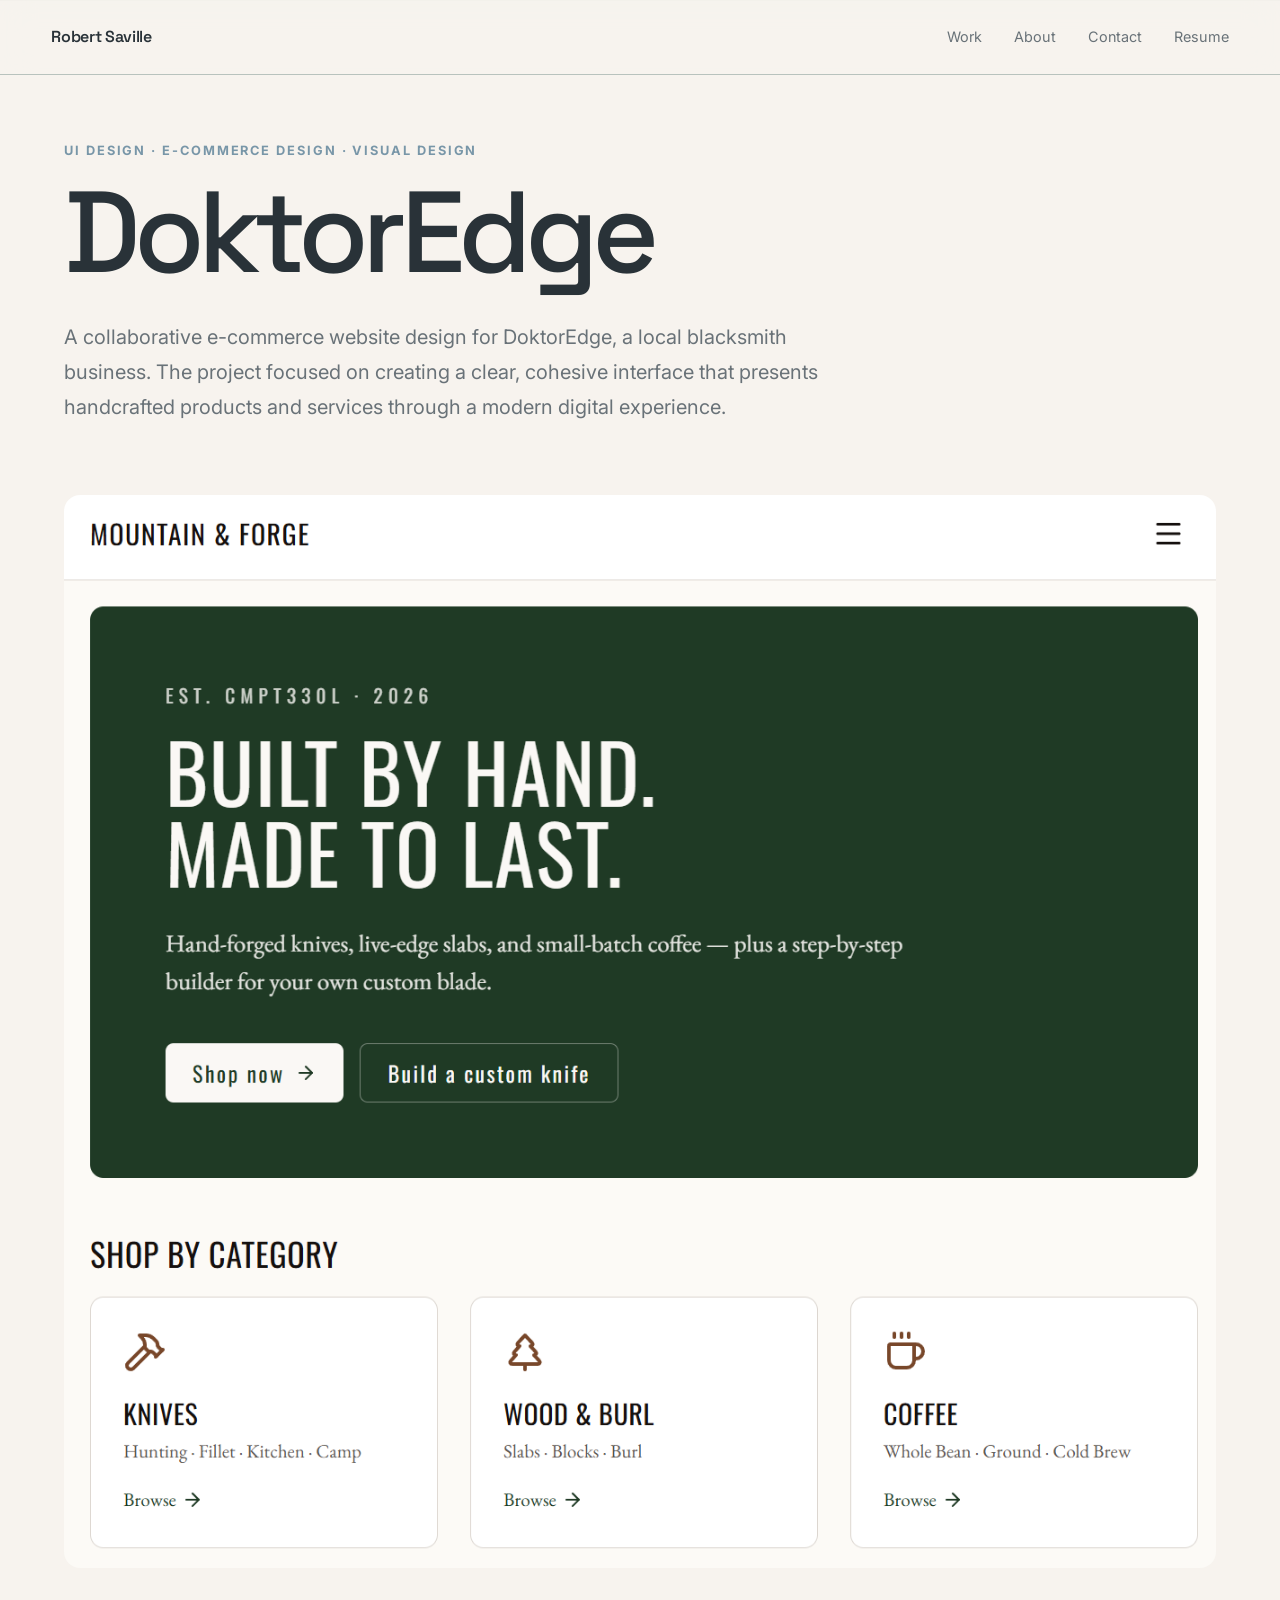
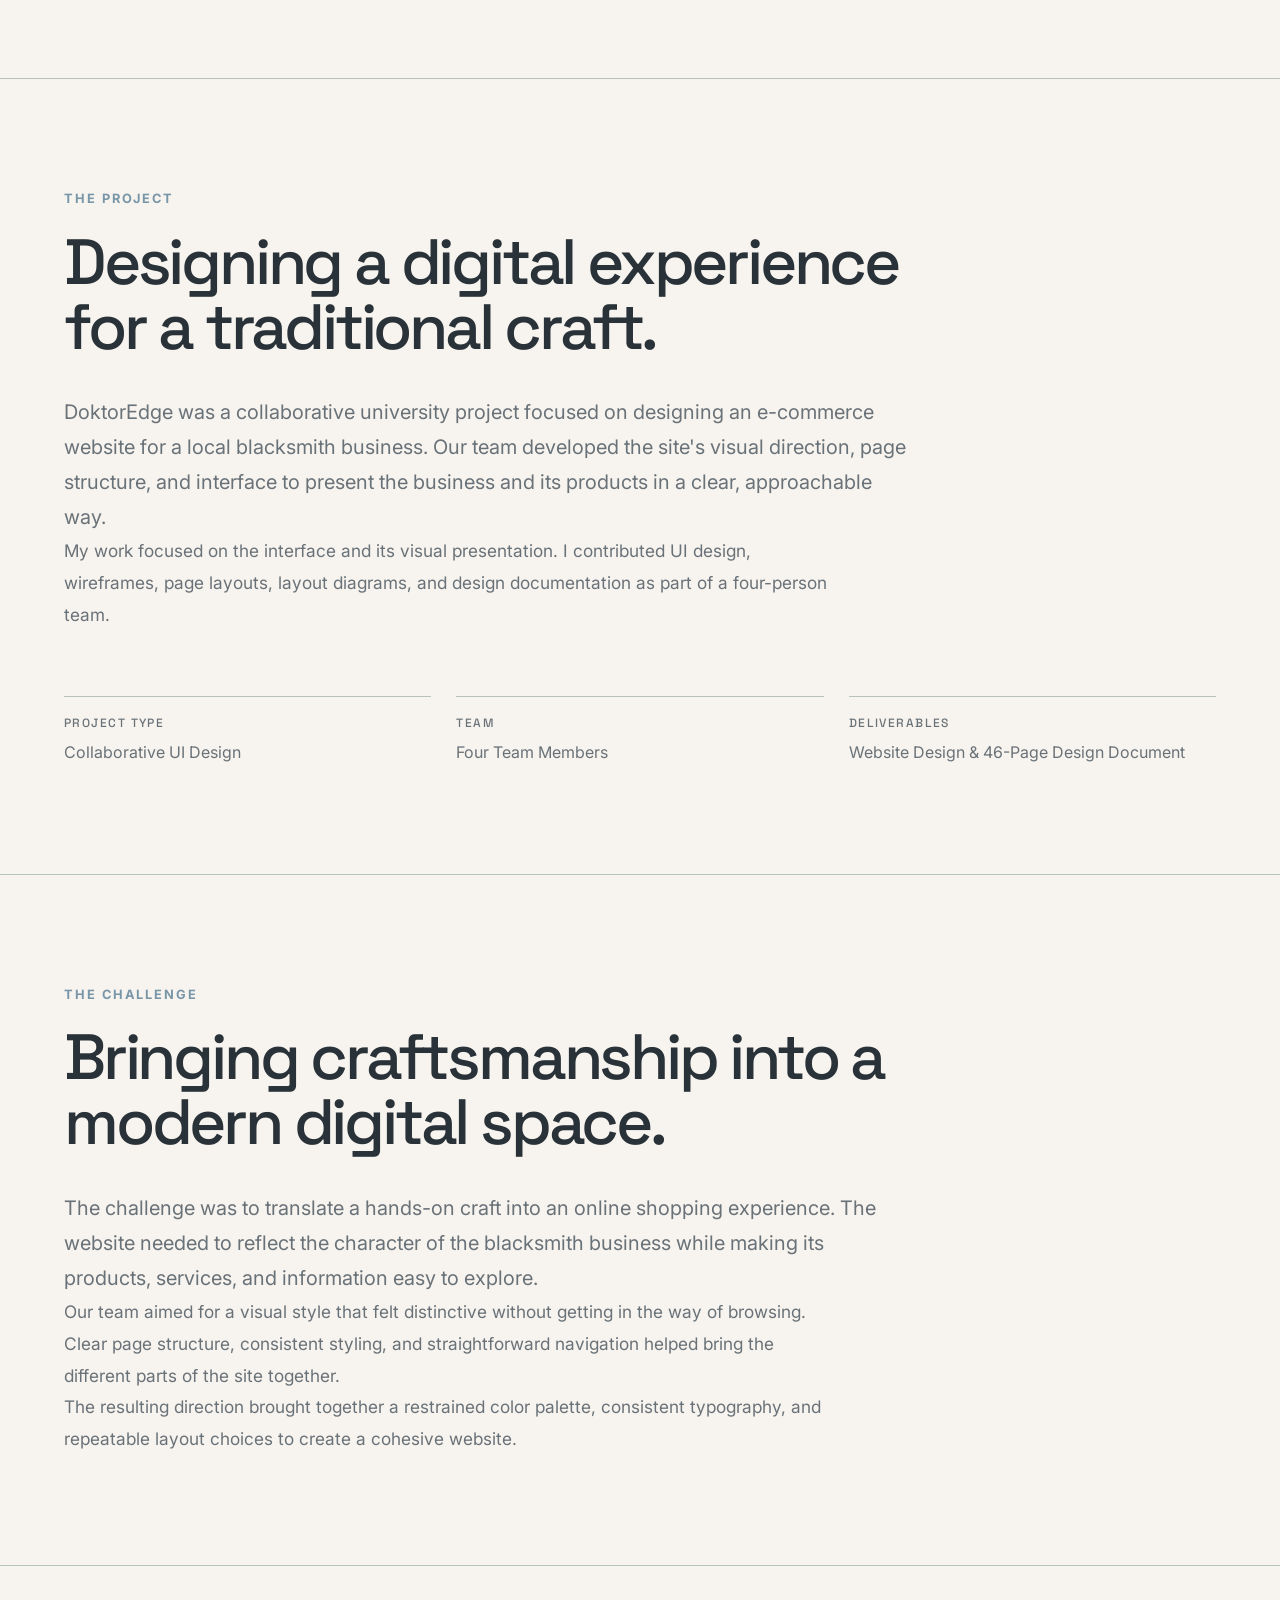
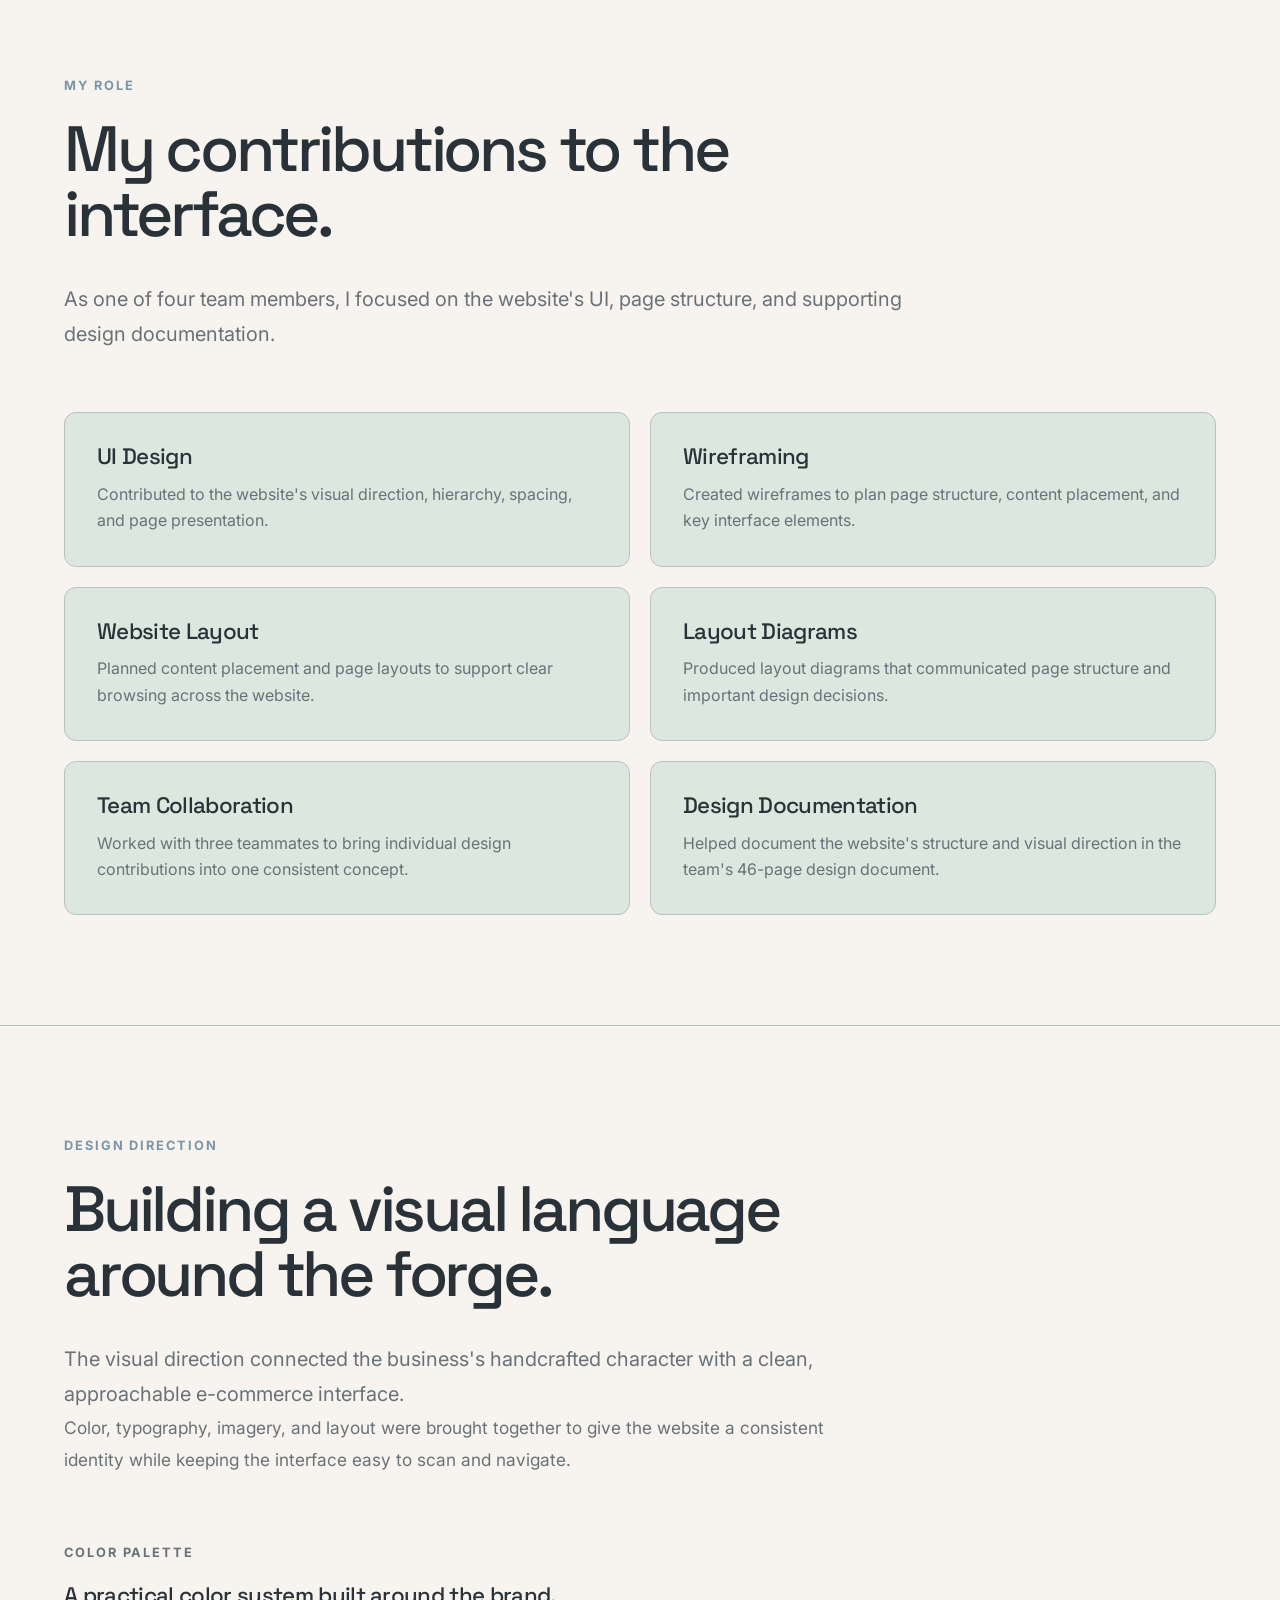
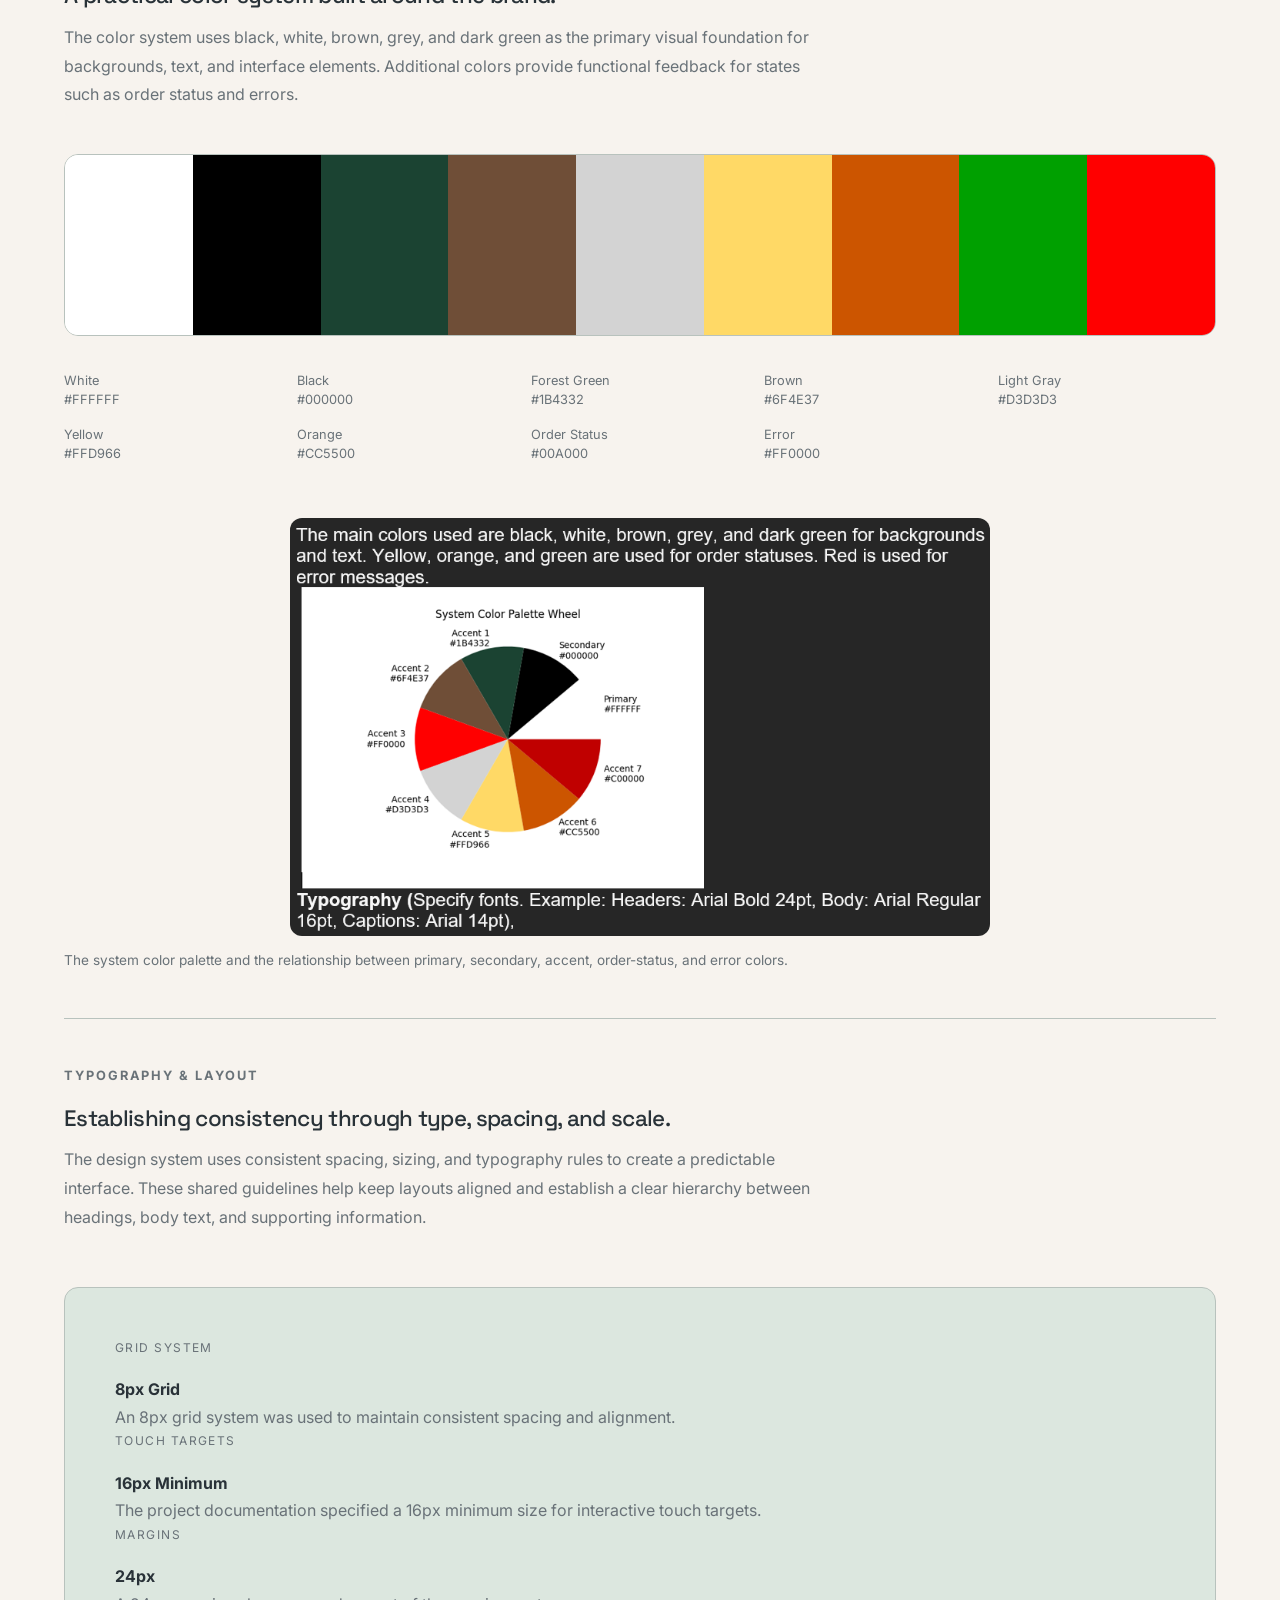
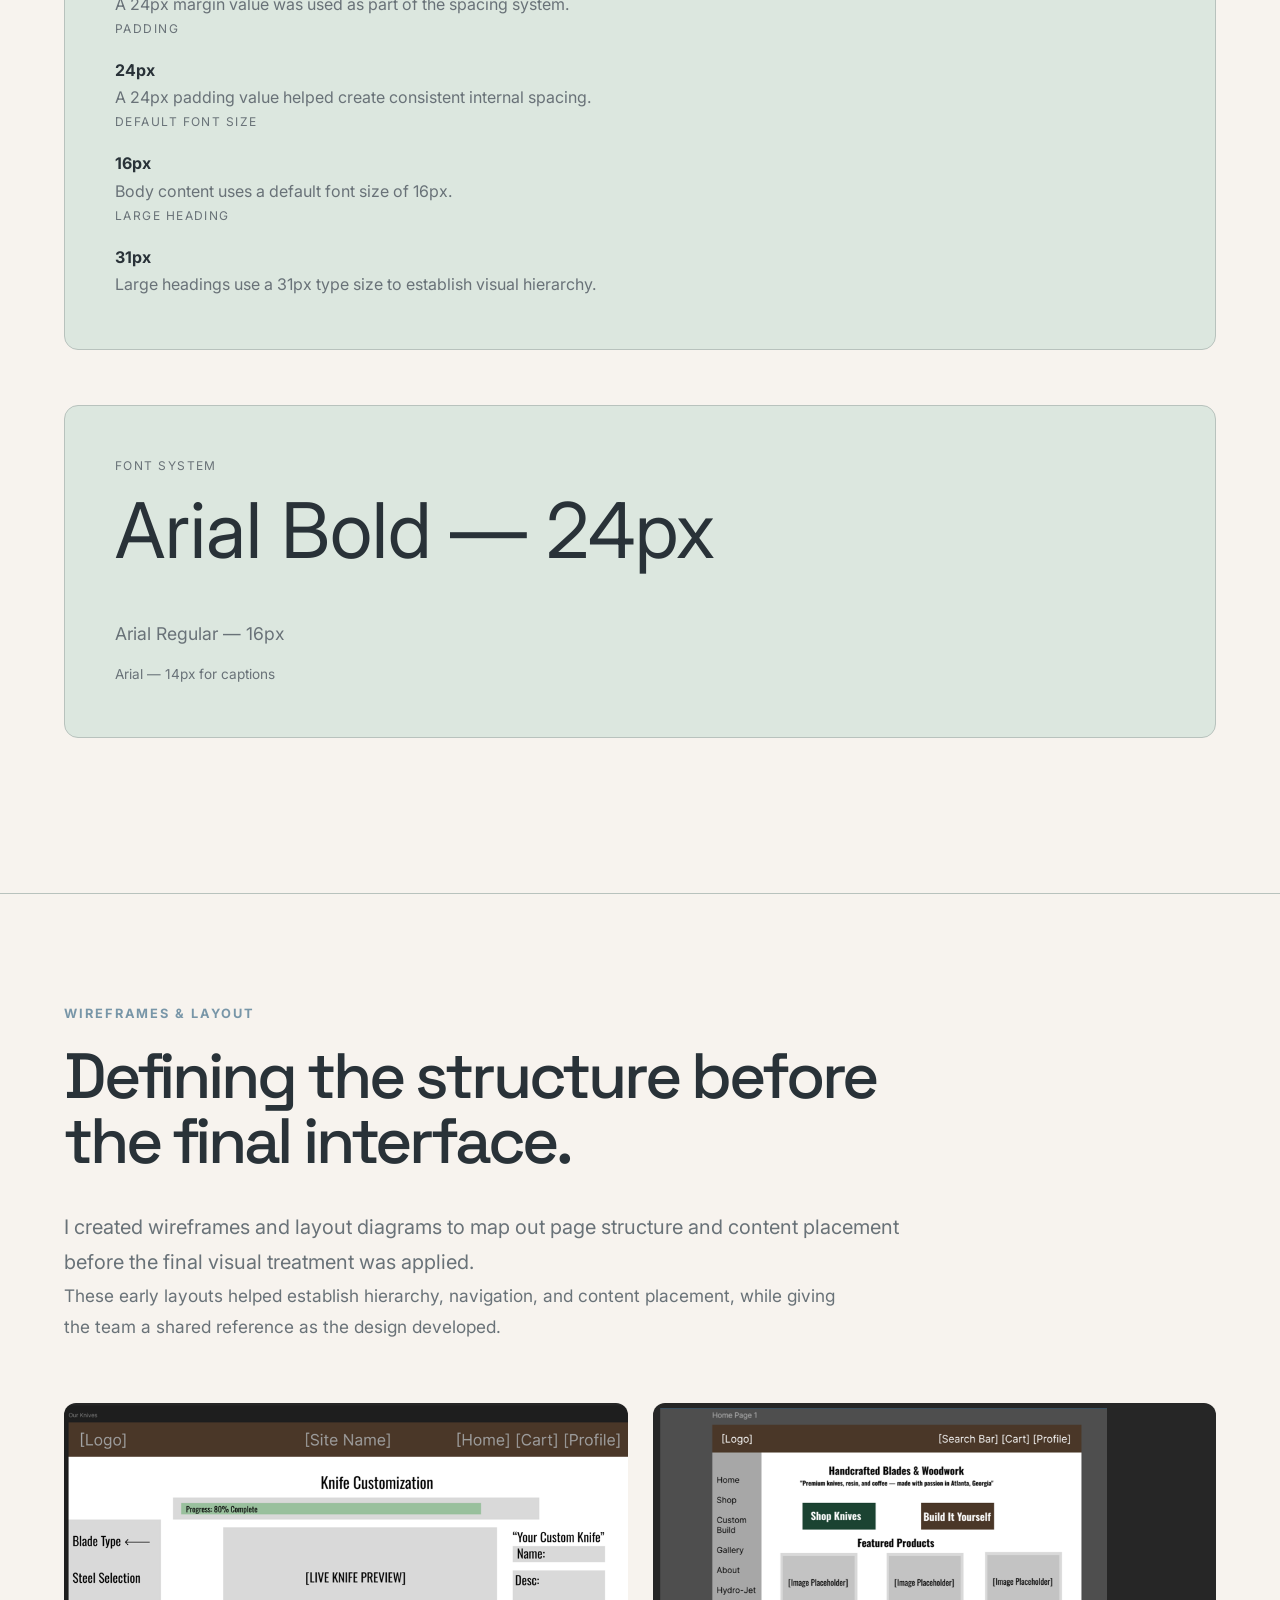
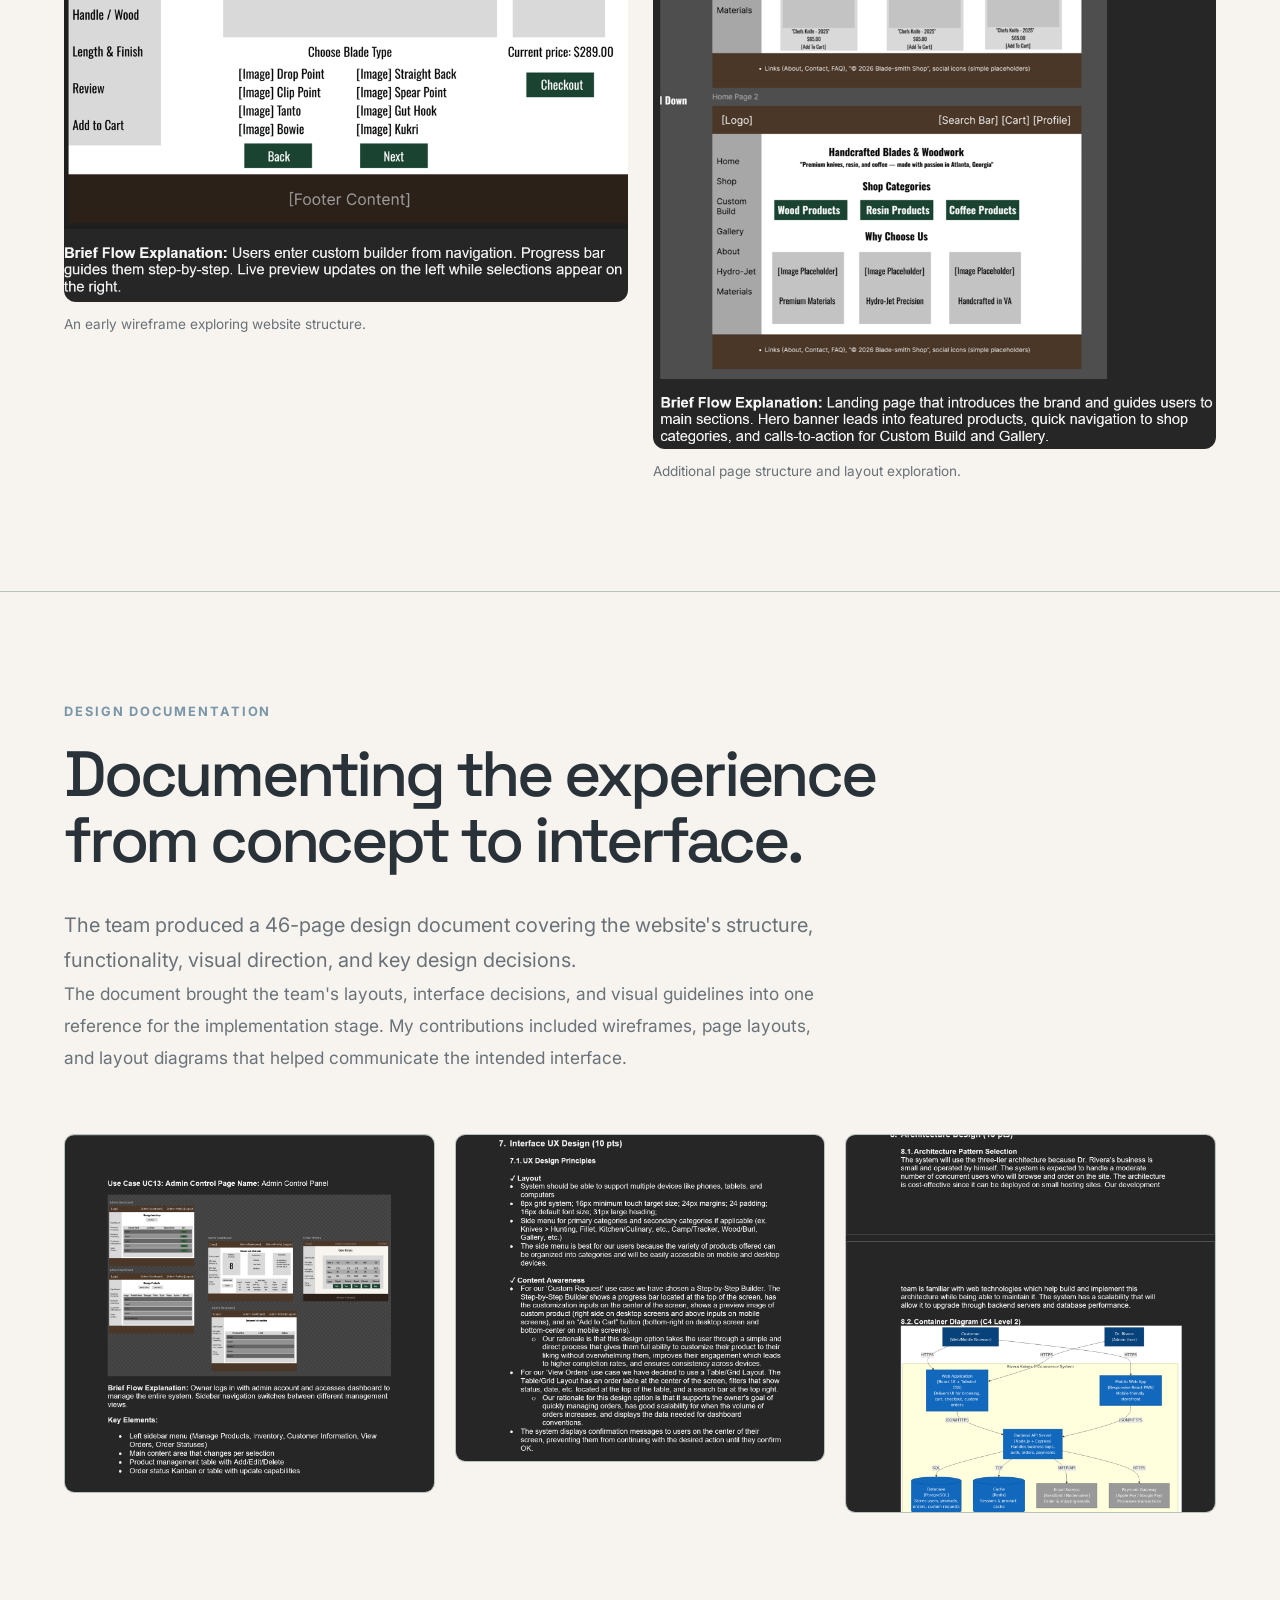
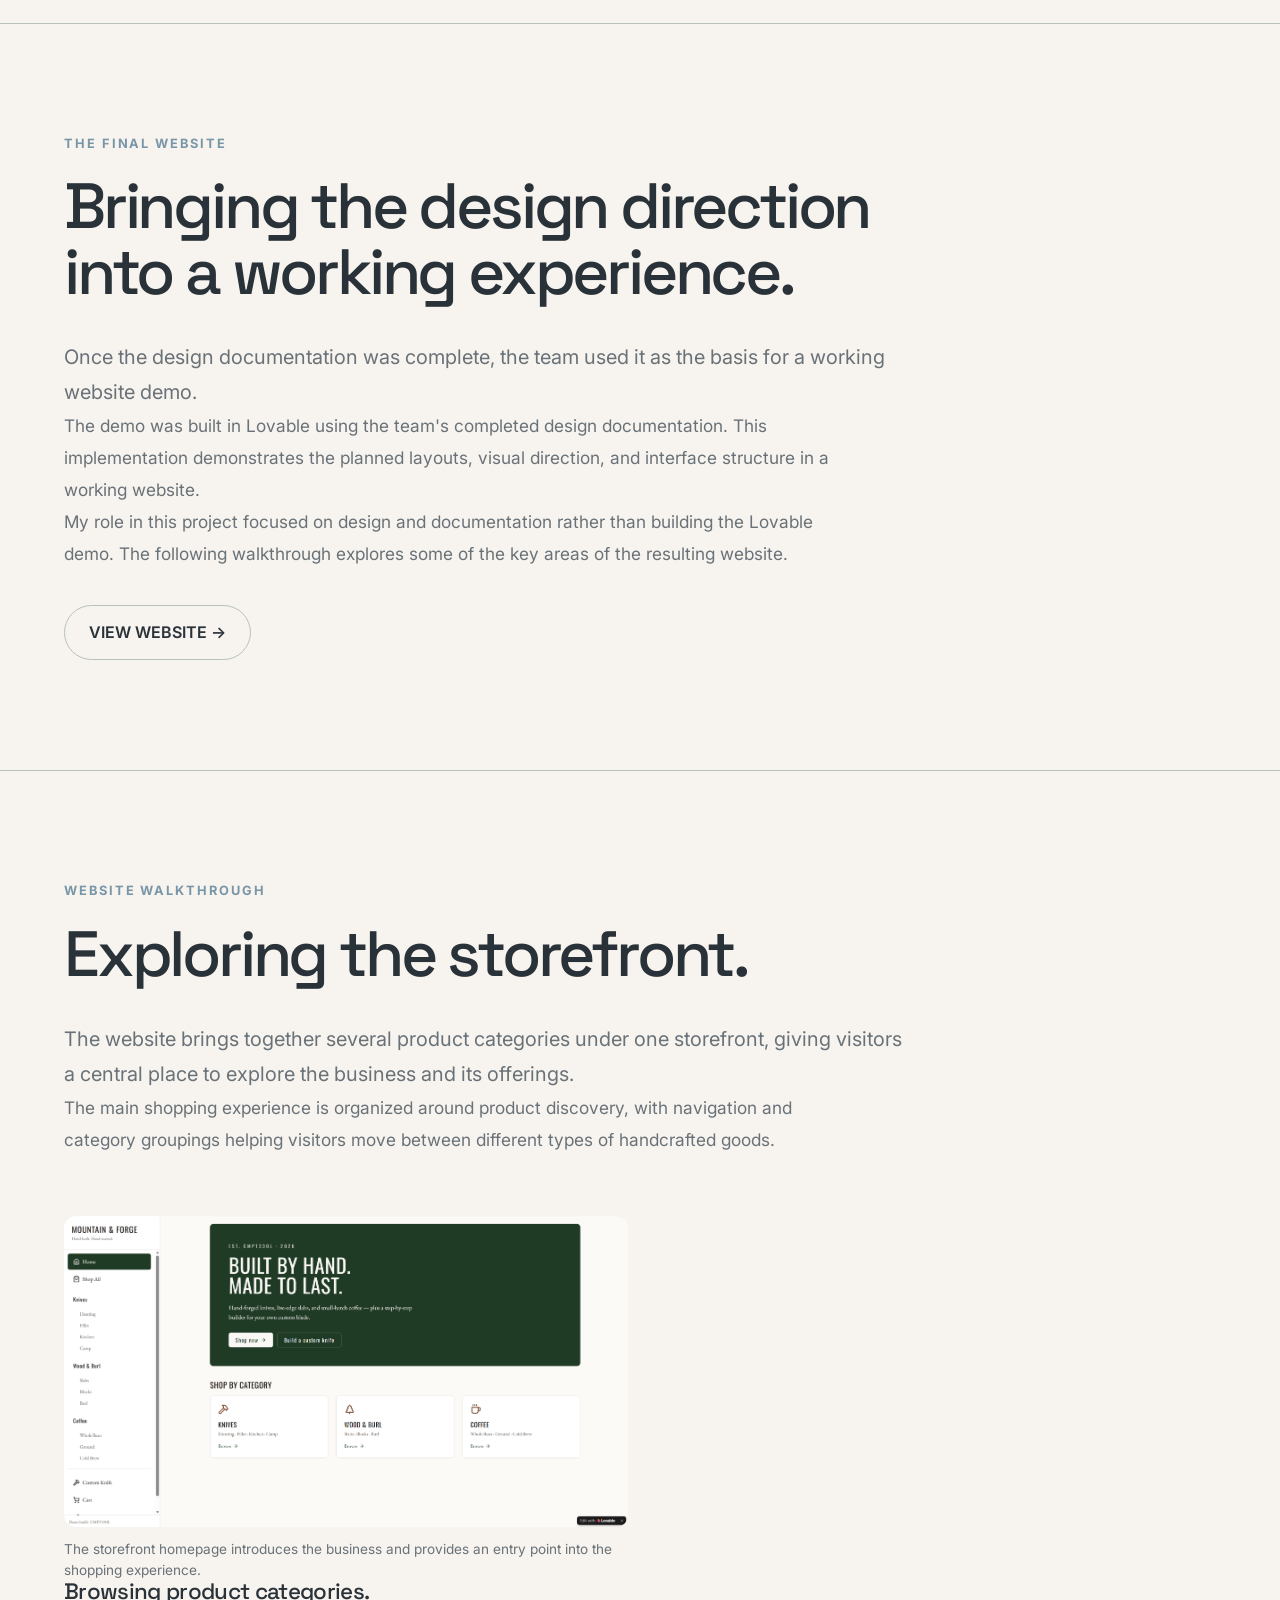
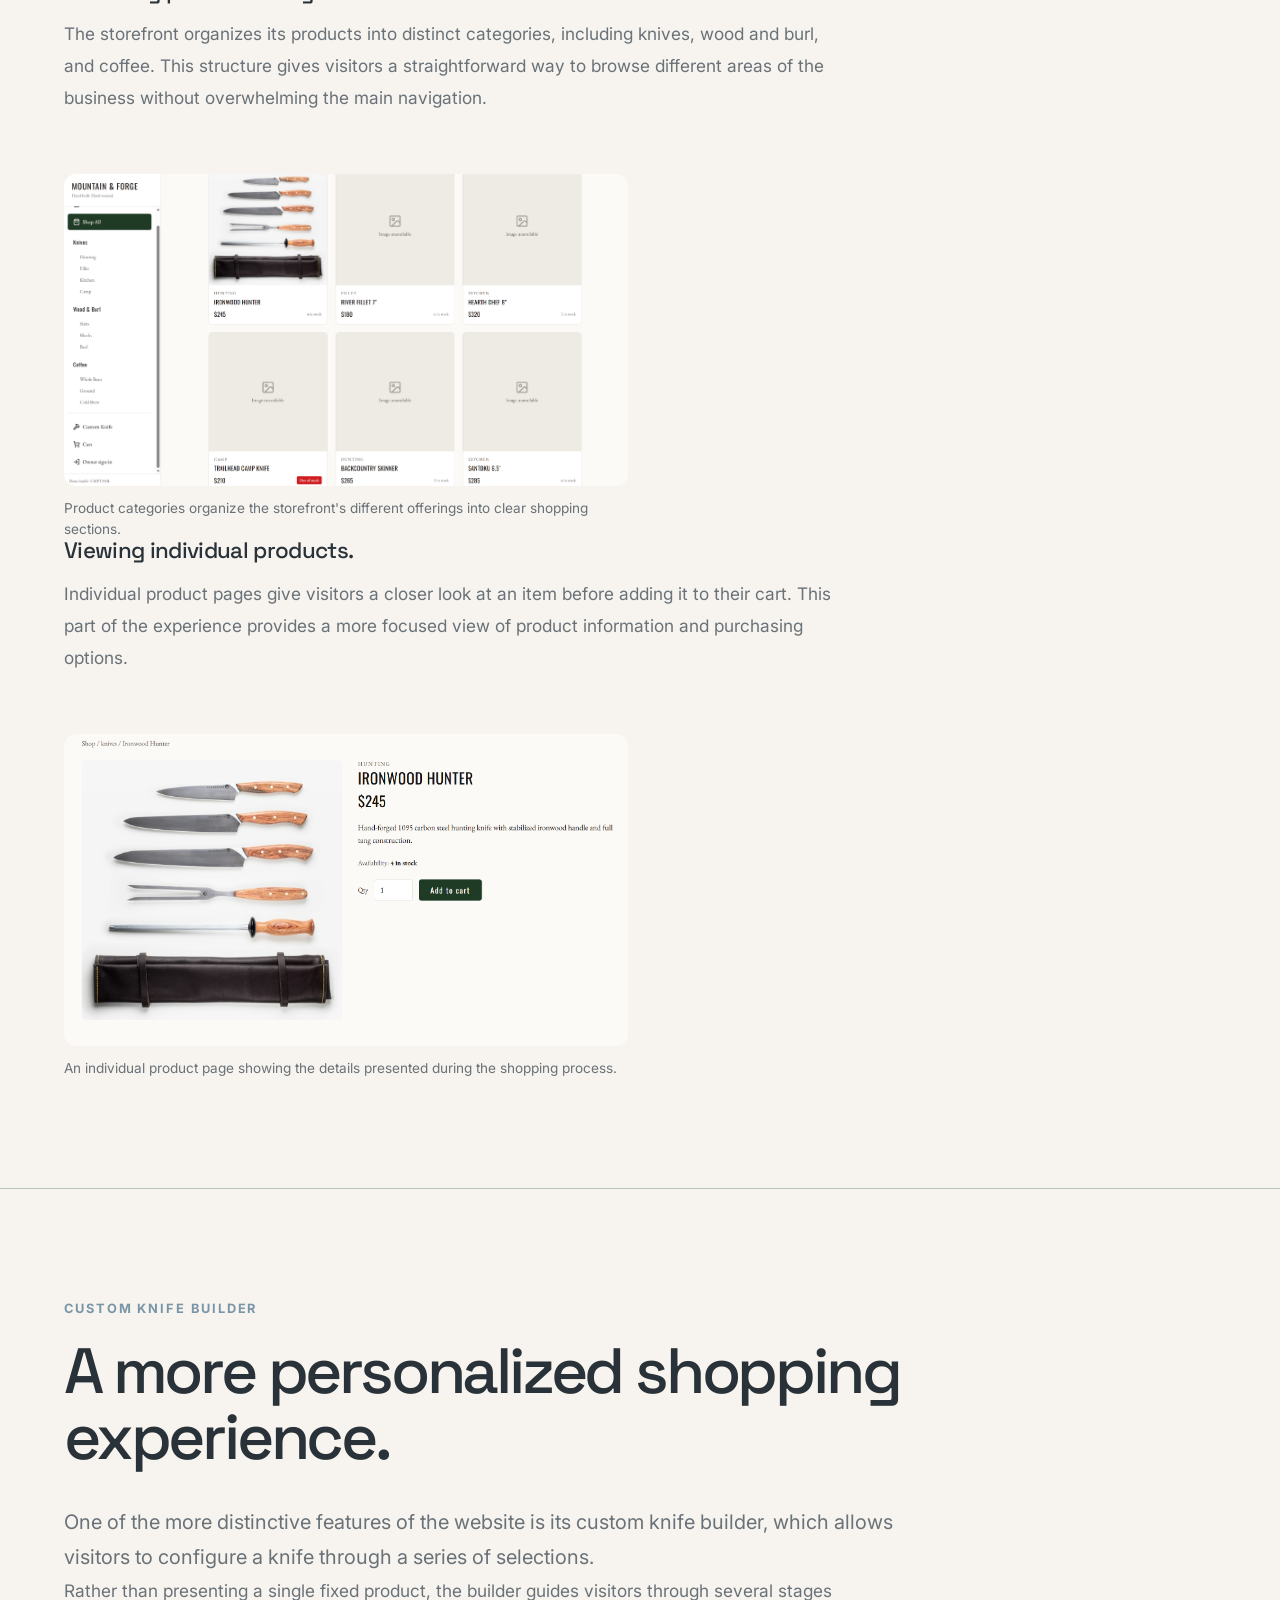
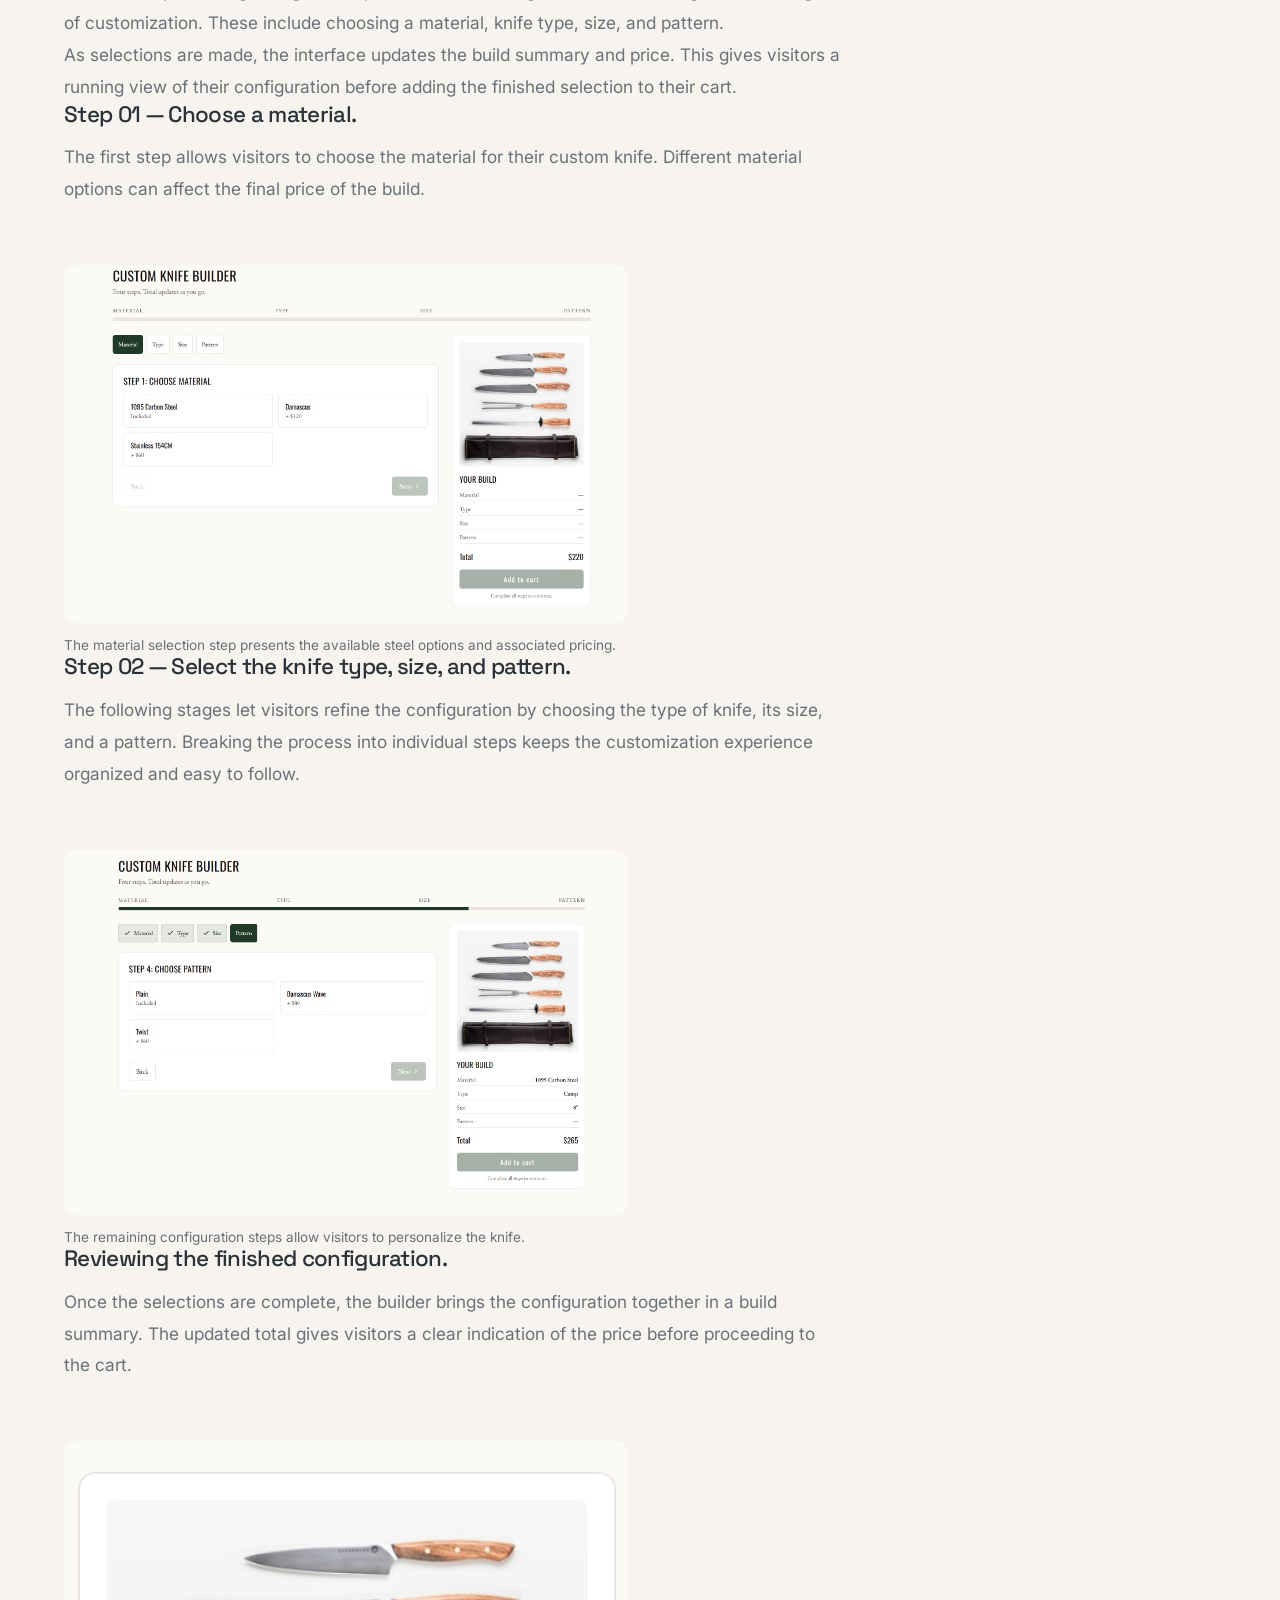
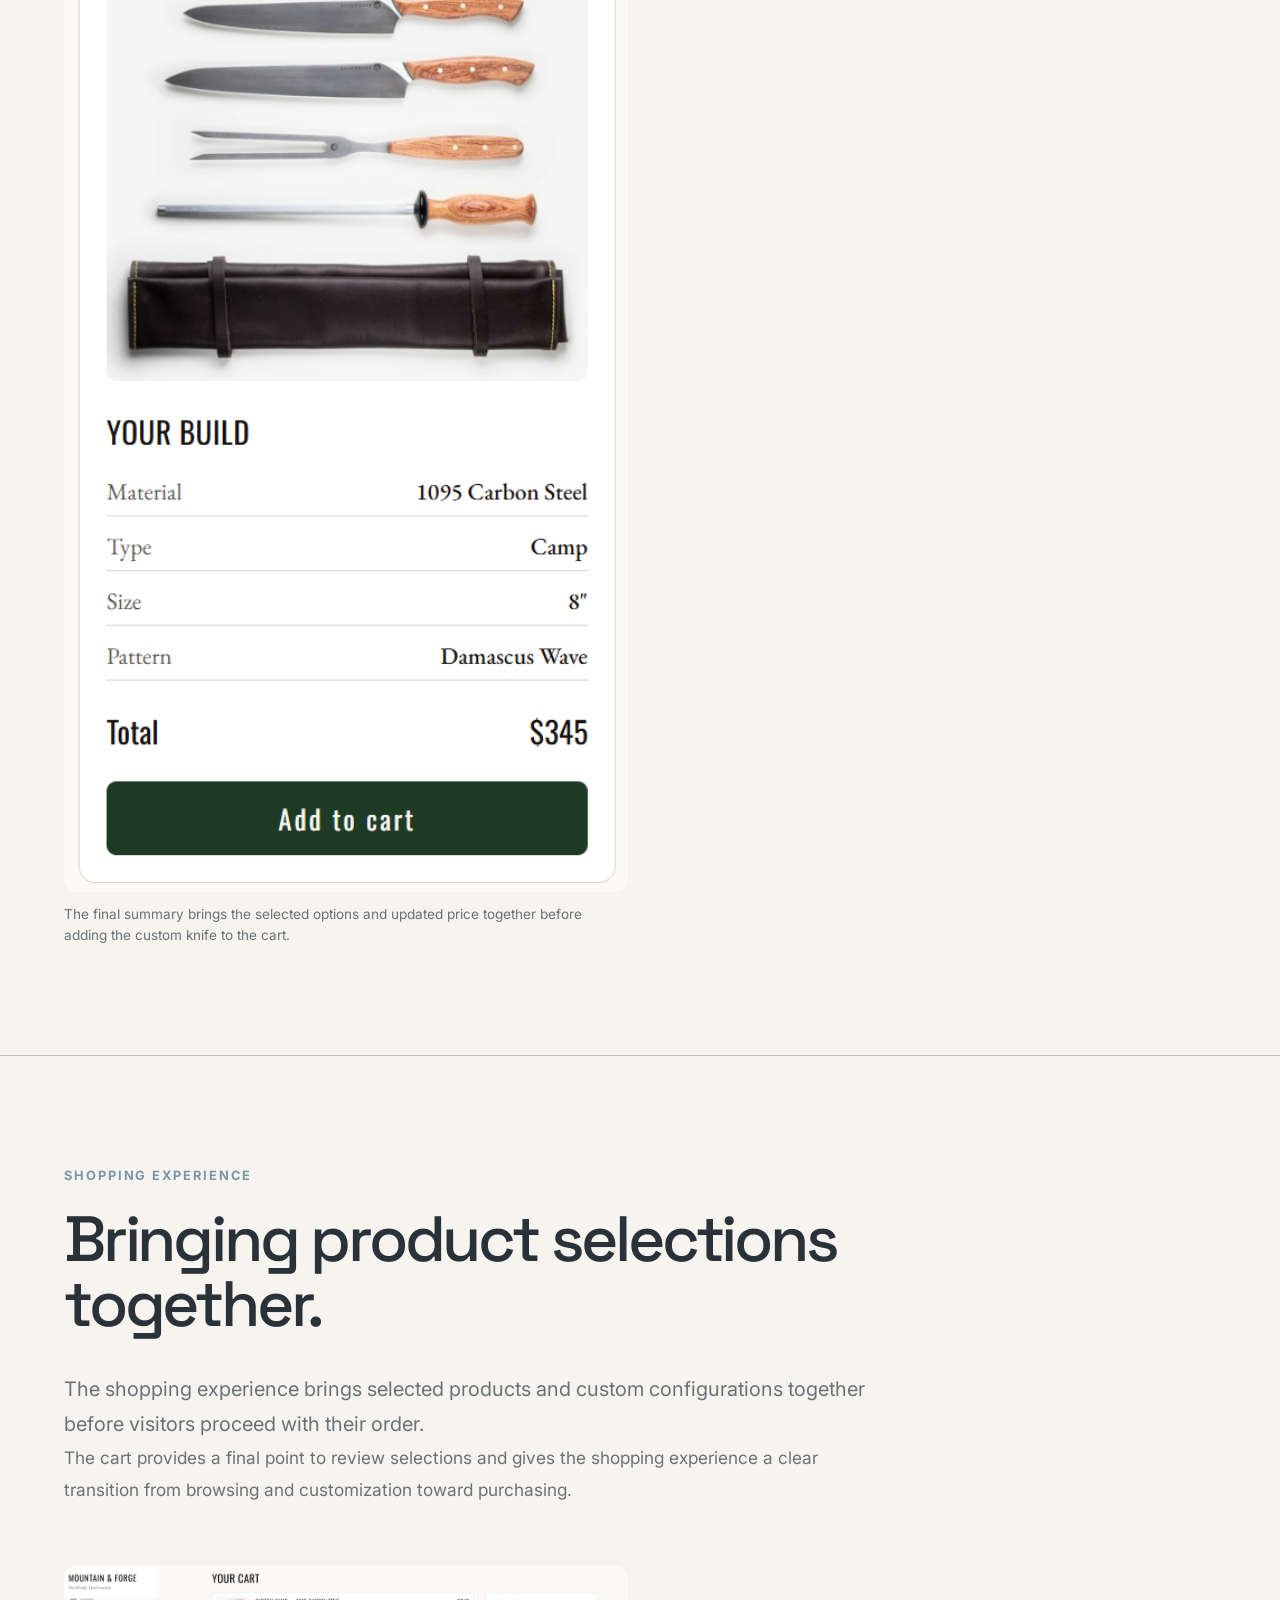
==== commit e8434554: "update Blacksmith" ====
--- a/projects/blacksmith.html
+++ b/projects/blacksmith.html
@@ -6,7 +6,7 @@
     <meta charset="UTF-8">
     <meta name="viewport" content="width=device-width, initial-scale=1.0">
 
-    <title>Mountain & Forge | Robert Saville</title>
+    <title>DoktorEdge | Robert Saville</title>
 
     <link rel="stylesheet" href="../css/style.css">
 </head>
@@ -45,24 +45,24 @@
         <div class="project-container">
 
             <p class="project-eyebrow">
-                UI DESIGN · INTERACTION DESIGN · DESIGN SYSTEMS
+                UI DESIGN · E-COMMERCE DESIGN · VISUAL DESIGN
             </p>
 
             <h1>
-                Mountain & Forge
+                DoktorEdge
             </h1>
 
             <p class="project-intro">
-                A collaborative design project for a local blacksmith
-                business, exploring how interface design, visual systems,
-                and thoughtful content structure can bring traditional
-                craftsmanship into a modern digital experience.
+                A collaborative e-commerce website design for DoktorEdge,
+                a local blacksmith business. The project focused on creating
+                a clear, cohesive interface that presents handcrafted products
+                and services through a modern digital experience.
             </p>
 
             <img
                 class="project-hero-image"
                 src="../assets/images/blacksmith/Screenshot 2026-09-09 153713.png"
-                alt="Mountain & Forge website homepage"
+                alt="DoktorEdge website homepage"
             >
 
         </div>
@@ -85,21 +85,18 @@
             </h2>
 
             <p class="project-lead">
-                Mountain & Forge was a collaborative university project
-                created for a local blacksmith business. Our team developed
-                the design and structure for a complete website that could
-                communicate the character of the business while providing
-                customers with a clear, approachable digital experience.
+                DoktorEdge was a collaborative university project focused
+                on designing an e-commerce website for a local blacksmith
+                business. Our team developed the site's visual direction,
+                page structure, and interface to present the business and
+                its products in a clear, approachable way.
             </p>
 
             <p>
-                The project required us to think beyond individual screens
-                and consider how the entire experience would fit together.
-                We established a visual direction, organized information,
-                planned page layouts, and documented how the interface
-                should function across different pages and screen sizes.
-                My contributions focused on UI design, wireframing,
-                website layout, and design documentation.
+                My work focused on the interface and its visual presentation.
+                I contributed UI design, wireframes, page layouts, layout
+                diagrams, and design documentation as part of a four-person
+                team.
             </p>
 
             <div class="project-meta">
@@ -111,7 +108,7 @@
 
                 <div class="project-meta-item">
                     <h3>Team</h3>
-                    <p>Collaborative university project</p>
+                    <p>Four Team Members</p>
                 </div>
 
                 <div class="project-meta-item">
@@ -141,26 +138,23 @@
             </h2>
 
             <p class="project-lead">
-                Blacksmithing is a physical, handcrafted discipline.
-                Translating that character into a digital interface meant
-                finding a balance between a distinctive visual identity
-                and a clear, usable website experience.
+                The challenge was to translate a hands-on craft into an
+                online shopping experience. The website needed to reflect
+                the character of the blacksmith business while making its
+                products, services, and information easy to explore.
             </p>
 
             <p>
-                The website needed to feel professional enough to support
-                an actual business while retaining a strong sense of
-                personality. Visitors also needed to be able to discover
-                the business, browse its work, understand its products
-                and services, and navigate the different sections.
+                Our team aimed for a visual style that felt distinctive
+                without getting in the way of browsing. Clear page structure,
+                consistent styling, and straightforward navigation helped
+                bring the different parts of the site together.
             </p>
 
             <p>
-                Our team approached this as both a visual and structural
-                challenge. We worked toward a consistent system of color,
-                typography, spacing, imagery, and layout so that the
-                individual pages would feel like parts of one cohesive
-                interface rather than disconnected designs.
+                The resulting direction brought together a restrained
+                color palette, consistent typography, and repeatable
+                layout choices to create a cohesive website.
             </p>
 
         </div>
@@ -183,76 +177,57 @@
             </h2>
 
             <p class="project-lead">
-                I worked as part of the design team, focusing primarily
-                on the website's interface, visual structure, and
-                documentation.
+                As one of four team members, I focused on the website's UI,
+                page structure, and supporting design documentation.
             </p>
 
             <div class="role-grid">
 
                 <div class="role-card">
                     <h3>UI Design</h3>
-
                     <p>
-                        Helped develop the visual interface and establish
-                        the website's overall look and feel, including
-                        visual hierarchy, spacing, components, and
-                        page presentation.
-                    </p>
-                </div>
-
+                        Contributed to the website's visual direction,
+                        hierarchy, spacing, and page presentation.
+                    </p>
+                </div>
 
                 <div class="role-card">
                     <h3>Wireframing</h3>
-
                     <p>
-                        Created wireframes to explore page structure,
-                        content placement, and functionality before
-                        moving into the visual design.
-                    </p>
-                </div>
-
+                        Created wireframes to plan page structure,
+                        content placement, and key interface elements.
+                    </p>
+                </div>
 
                 <div class="role-card">
                     <h3>Website Layout</h3>
-
                     <p>
-                        Planned the placement and hierarchy of content
-                        throughout the website, helping define how
-                        visitors could move between sections and pages.
-                    </p>
-                </div>
-
+                        Planned content placement and page layouts
+                        to support clear browsing across the website.
+                    </p>
+                </div>
 
                 <div class="role-card">
                     <h3>Layout Diagrams</h3>
-
                     <p>
-                        Created layout diagrams to communicate the
-                        intended structure of the website and document
-                        important design decisions for the team.
-                    </p>
-                </div>
-
+                        Produced layout diagrams that communicated
+                        page structure and important design decisions.
+                    </p>
+                </div>
 
                 <div class="role-card">
                     <h3>Team Collaboration</h3>
-
                     <p>
-                        Collaborated with teammates throughout the design
-                        process, bringing individual contributions together
-                        into a consistent website concept.
-                    </p>
-                </div>
-
+                        Worked with three teammates to bring individual
+                        design contributions into one consistent concept.
+                    </p>
+                </div>
 
                 <div class="role-card">
                     <h3>Design Documentation</h3>
-
                     <p>
-                        Contributed to the project's extensive design
-                        documentation, helping create a shared reference
-                        for the website's structure and visual direction.
+                        Helped document the website's structure and visual
+                        direction in the team's 46-page design document.
                     </p>
                 </div>
 
@@ -278,18 +253,14 @@
             </h2>
 
             <p class="project-lead">
-                The interface needed to connect the digital experience
-                with the physical nature of blacksmithing while remaining
-                clear and approachable as a modern website.
+                The visual direction connected the business's handcrafted
+                character with a clean, approachable e-commerce interface.
             </p>
 
             <p>
-                We explored how color, typography, imagery, and layout
-                could work together to create a visual identity that
-                felt grounded in the business without relying entirely
-                on traditional or literal blacksmith imagery.
-                Consistency across these elements helped establish
-                a recognizable visual language for the interface.
+                Color, typography, imagery, and layout were brought together
+                to give the website a consistent identity while keeping
+                the interface easy to scan and navigate.
             </p>
 
 
@@ -308,61 +279,41 @@
                     </h3>
 
                     <p>
-                        The Mountain & Forge color system uses black,
-                        white, brown, grey, and dark green as the primary
-                        visual foundation for backgrounds, text, and
-                        interface elements. Additional colors provide
-                        functional feedback for states such as order
-                        status and errors, helping communicate information
-                        consistently throughout the experience.
+                        The color system uses black, white, brown, grey,
+                        and dark green as the primary visual foundation
+                        for backgrounds, text, and interface elements.
+                        Additional colors provide functional feedback
+                        for states such as order status and errors.
                     </p>
 
                     <div class="palette-display">
 
-                        <div
-                            class="palette-color"
-                            style="background: #FFFFFF;">
-                        </div>
-
-                        <div
-                            class="palette-color"
-                            style="background: #000000;">
-                        </div>
-
-                        <div
-                            class="palette-color"
-                            style="background: #1B4332;">
-                        </div>
-
-                        <div
-                            class="palette-color"
-                            style="background: #6F4E37;">
-                        </div>
-
-                        <div
-                            class="palette-color"
-                            style="background: #D3D3D3;">
-                        </div>
-
-                        <div
-                            class="palette-color"
-                            style="background: #FFD966;">
-                        </div>
-
-                        <div
-                            class="palette-color"
-                            style="background: #CC5500;">
-                        </div>
-
-                        <div
-                            class="palette-color"
-                            style="background: #00A000;">
-                        </div>
-
-                        <div
-                            class="palette-color"
-                            style="background: #FF0000;">
-                        </div>
+                        <div class="palette-color"
+                             style="background: #FFFFFF;"></div>
+
+                        <div class="palette-color"
+                             style="background: #000000;"></div>
+
+                        <div class="palette-color"
+                             style="background: #1B4332;"></div>
+
+                        <div class="palette-color"
+                             style="background: #6F4E37;"></div>
+
+                        <div class="palette-color"
+                             style="background: #D3D3D3;"></div>
+
+                        <div class="palette-color"
+                             style="background: #FFD966;"></div>
+
+                        <div class="palette-color"
+                             style="background: #CC5500;"></div>
+
+                        <div class="palette-color"
+                             style="background: #00A000;"></div>
+
+                        <div class="palette-color"
+                             style="background: #FF0000;"></div>
 
                     </div>
 
@@ -370,42 +321,42 @@
                     <div class="palette-labels">
 
                         <div class="palette-label">
-                            Primary<br>
+                            White<br>
                             #FFFFFF
                         </div>
 
                         <div class="palette-label">
-                            Secondary<br>
+                            Black<br>
                             #000000
                         </div>
 
                         <div class="palette-label">
-                            Accent 1<br>
+                            Forest Green<br>
                             #1B4332
                         </div>
 
                         <div class="palette-label">
-                            Accent 2<br>
+                            Brown<br>
                             #6F4E37
                         </div>
 
                         <div class="palette-label">
-                            Accent 4<br>
+                            Light Gray<br>
                             #D3D3D3
                         </div>
 
                         <div class="palette-label">
-                            Accent 5<br>
+                            Yellow<br>
                             #FFD966
                         </div>
 
                         <div class="palette-label">
-                            Accent 6<br>
+                            Orange<br>
                             #CC5500
                         </div>
 
                         <div class="palette-label">
-                            Order Status Green<br>
+                            Order Status<br>
                             #00A000
                         </div>
 
@@ -420,7 +371,7 @@
                     <img
                         class="color-wheel"
                         src="../assets/images/blacksmith/Screenshot 2026-09-10 133824.png"
-                        alt="Mountain & Forge system color palette wheel"
+                        alt="DoktorEdge system color palette wheel"
                     >
 
                     <p class="image-caption">
@@ -445,9 +396,8 @@
                     </h3>
 
                     <p>
-                        The design system uses consistent spacing,
-                        sizing, and typography rules to create a more
-                        predictable interface across the website.
+                        The design system uses consistent spacing, sizing,
+                        and typography rules to create a predictable interface.
                         These shared guidelines help keep layouts aligned
                         and establish a clear hierarchy between headings,
                         body text, and supporting information.
@@ -456,113 +406,58 @@
                     <div class="typography-showcase">
 
                         <div class="type-spec">
-
-                            <span class="type-label">
-                                Grid System
-                            </span>
-
-                            <h4>
-                                8px Grid
-                            </h4>
-
+                            <span class="type-label">Grid System</span>
+                            <h4>8px Grid</h4>
                             <p>
                                 An 8px grid system was used to maintain
-                                consistent spacing and alignment
-                                throughout the interface.
+                                consistent spacing and alignment.
                             </p>
-
-                        </div>
-
+                        </div>
 
                         <div class="type-spec">
-
-                            <span class="type-label">
-                                Touch Targets
-                            </span>
-
-                            <h4>
-                                16px Minimum
-                            </h4>
-
+                            <span class="type-label">Touch Targets</span>
+                            <h4>16px Minimum</h4>
                             <p>
-                                The documented system specifies a
-                                minimum size of 16px for interactive
+                                The project documentation specified
+                                a 16px minimum size for interactive
                                 touch targets.
                             </p>
-
-                        </div>
-
+                        </div>
 
                         <div class="type-spec">
-
-                            <span class="type-label">
-                                Margins
-                            </span>
-
-                            <h4>
-                                24px
-                            </h4>
-
+                            <span class="type-label">Margins</span>
+                            <h4>24px</h4>
                             <p>
                                 A 24px margin value was used as part
                                 of the spacing system.
                             </p>
-
-                        </div>
-
+                        </div>
 
                         <div class="type-spec">
-
-                            <span class="type-label">
-                                Padding
-                            </span>
-
-                            <h4>
-                                24px
-                            </h4>
-
+                            <span class="type-label">Padding</span>
+                            <h4>24px</h4>
                             <p>
-                                A 24px padding value was used to create
-                                consistent internal spacing within
-                                interface elements.
+                                A 24px padding value helped create
+                                consistent internal spacing.
                             </p>
-
-                        </div>
-
+                        </div>
 
                         <div class="type-spec">
-
-                            <span class="type-label">
-                                Default Font Size
-                            </span>
-
-                            <h4>
-                                16px
-                            </h4>
-
+                            <span class="type-label">Default Font Size</span>
+                            <h4>16px</h4>
                             <p>
                                 Body content uses a default font size
                                 of 16px.
                             </p>
-
-                        </div>
-
+                        </div>
 
                         <div class="type-spec">
-
-                            <span class="type-label">
-                                Large Heading
-                            </span>
-
-                            <h4>
-                                31px
-                            </h4>
-
+                            <span class="type-label">Large Heading</span>
+                            <h4>31px</h4>
                             <p>
                                 Large headings use a 31px type size
                                 to establish visual hierarchy.
                             </p>
-
                         </div>
 
                     </div>
@@ -612,47 +507,40 @@
             </h2>
 
             <p class="project-lead">
-                Before focusing on the final visual treatment, our team
-                worked through the website's structure using wireframes
-                and layout diagrams.
+                I created wireframes and layout diagrams to map out
+                page structure and content placement before the final
+                visual treatment was applied.
             </p>
 
             <p>
-                This stage allowed us to focus on hierarchy, content
-                placement, navigation, and functionality without being
-                distracted by the final visual styling. Wireframes made
-                it easier to explore different arrangements and gave
-                the team a shared reference point as the design developed.
+                These early layouts helped establish hierarchy, navigation,
+                and content placement, while giving the team a shared
+                reference as the design developed.
             </p>
 
 
             <div class="project-image-grid">
 
                 <div>
-
                     <img
                         src="../assets/images/blacksmith/Screenshot 2026-09-09 153523.png"
-                        alt="Mountain & Forge website wireframe"
+                        alt="DoktorEdge website wireframe"
                     >
 
                     <p class="image-caption">
                         An early wireframe exploring website structure.
                     </p>
-
-                </div>
-
+                </div>
 
                 <div>
-
                     <img
                         src="../assets/images/blacksmith/Screenshot 2026-09-10 134938.png"
-                        alt="Mountain & Forge website layout"
+                        alt="DoktorEdge website layout"
                     >
 
                     <p class="image-caption">
                         Additional page structure and layout exploration.
                     </p>
-
                 </div>
 
             </div>
@@ -677,23 +565,17 @@
             </h2>
 
             <p class="project-lead">
-                A major project deliverable was a 46-page design document
-                covering the website's structure, functionality, visual
-                direction, and key design decisions.
+                The team produced a 46-page design document covering
+                the website's structure, functionality, visual direction,
+                and key design decisions.
             </p>
 
             <p>
-                Creating this documentation required us to think through
-                the experience beyond individual mockups. The website's
-                major sections and interface decisions needed to be
-                organized and explained so that the entire team could
-                understand the intended design.
-            </p>
-
-            <p>
-                I contributed through UI design, wireframes, website
-                layout, and layout diagrams, helping translate the team's
-                ideas into a documented and cohesive design direction.
+                The document brought the team's layouts, interface decisions,
+                and visual guidelines into one reference for the implementation
+                stage. My contributions included wireframes, page layouts,
+                and layout diagrams that helped communicate the intended
+                interface.
             </p>
 
 
@@ -701,17 +583,17 @@
 
                 <img
                     src="../assets/images/blacksmith/Screenshot 2026-09-10 141940.png"
-                    alt="Mountain & Forge design document page"
+                    alt="DoktorEdge design document page"
                 >
 
                 <img
                     src="../assets/images/blacksmith/Screenshot 2026-09-10 142004.png"
-                    alt="Mountain & Forge design document page"
+                    alt="DoktorEdge design document page"
                 >
 
                 <img
                     src="../assets/images/blacksmith/Screenshot 2026-09-10 142142.png"
-                    alt="Mountain & Forge design document page"
+                    alt="DoktorEdge design document page"
                 >
 
             </div>
@@ -721,7 +603,7 @@
     </section>
 
 
-    <!-- FINAL WEBSITE -->
+    <!-- FINAL WEBSITE INTRODUCTION -->
 
     <section class="project-section">
 
@@ -736,26 +618,23 @@
             </h2>
 
             <p class="project-lead">
-                After the design documentation was completed, the project
-                moved into website implementation.
+                Once the design documentation was complete, the team
+                used it as the basis for a working website demo.
             </p>
 
             <p>
-                Due to the project's time constraints, the final website
-                was implemented using Lovable based on the team's
-                completed design documentation. The documented layouts
-                and visual direction provided a foundation for translating
-                the design concept into a working website.
+                The demo was built in Lovable using the team's completed
+                design documentation. This implementation demonstrates
+                the planned layouts, visual direction, and interface
+                structure in a working website.
             </p>
 
             <p>
-                This stage gave me another perspective on the relationship
-                between design and implementation. Clear design
-                documentation helps communicate the intended structure,
-                visual hierarchy, and overall direction so that the
-                resulting experience stays connected to the original concept.
-            </p>
-
+                My role in this project focused on design and documentation
+                rather than building the Lovable demo. The following
+                walkthrough explores some of the key areas of the
+                resulting website.
+            </p>
 
             <a
                 href="https://doktoredge.lovable.app/"
@@ -771,6 +650,291 @@
     </section>
 
 
+    <!-- WEBSITE WALKTHROUGH -->
+
+    <section class="project-section">
+
+        <div class="project-container">
+
+            <p class="project-eyebrow">
+                WEBSITE WALKTHROUGH
+            </p>
+
+            <h2>
+                Exploring the storefront.
+            </h2>
+
+            <p class="project-lead">
+                The website brings together several product categories
+                under one storefront, giving visitors a central place
+                to explore the business and its offerings.
+            </p>
+
+            <p>
+                The main shopping experience is organized around
+                product discovery, with navigation and category
+                groupings helping visitors move between different
+                types of handcrafted goods.
+            </p>
+
+
+           <div class="project-image-grid">
+
+    <div>
+        <img
+            src="../assets/images/blacksmith/Screenshot 2026-11-10 135518.png"
+            alt="DoktorEdge storefront homepage"
+        >
+
+        <p class="image-caption">
+            The storefront homepage introduces the business
+            and provides an entry point into the shopping
+            experience.
+        </p>
+    </div>
+
+</div>
+
+
+<h3>
+    Browsing product categories.
+</h3>
+
+<p>
+    The storefront organizes its products into distinct
+    categories, including knives, wood and burl, and coffee.
+    This structure gives visitors a straightforward way
+    to browse different areas of the business without
+    overwhelming the main navigation.
+</p>
+
+
+<div class="project-image-grid">
+
+    <div>
+        <img
+            src="../assets/images/blacksmith/Screenshot 2026-11-10 135606.png"
+            alt="DoktorEdge product categories and shopping page"
+        >
+
+        <p class="image-caption">
+            Product categories organize the storefront's
+            different offerings into clear shopping sections.
+        </p>
+    </div>
+
+</div>
+
+
+<h3>
+    Viewing individual products.
+</h3>
+
+<p>
+    Individual product pages give visitors a closer look
+    at an item before adding it to their cart. This part
+    of the experience provides a more focused view of
+    product information and purchasing options.
+</p>
+
+
+<div class="project-image-grid">
+
+    <div>
+        <img
+            src="../assets/images/blacksmith/Screenshot 2026-11-10 141513.png"
+            alt="DoktorEdge individual product detail page"
+        >
+
+        <p class="image-caption">
+            An individual product page showing the details
+            presented during the shopping process.
+        </p>
+    </div>
+
+</div>
+
+</div>
+
+</section>
+
+
+<!-- CUSTOM KNIFE BUILDER -->
+
+<section class="project-section">
+
+    <div class="project-container">
+
+        <p class="project-eyebrow">
+            CUSTOM KNIFE BUILDER
+        </p>
+
+        <h2>
+            A more personalized shopping experience.
+        </h2>
+
+        <p class="project-lead">
+            One of the more distinctive features of the website
+            is its custom knife builder, which allows visitors
+            to configure a knife through a series of selections.
+        </p>
+
+        <p>
+            Rather than presenting a single fixed product,
+            the builder guides visitors through several stages
+            of customization. These include choosing a material,
+            knife type, size, and pattern.
+        </p>
+
+        <p>
+            As selections are made, the interface updates the
+            build summary and price. This gives visitors a
+            running view of their configuration before adding
+            the finished selection to their cart.
+        </p>
+
+
+        <h3>
+            Step 01 — Choose a material.
+        </h3>
+
+        <p>
+            The first step allows visitors to choose the material
+            for their custom knife. Different material options
+            can affect the final price of the build.
+        </p>
+
+
+        <div class="project-image-grid">
+
+            <div>
+                <img
+                    src="../assets/images/blacksmith/Screenshot 2026-11-10 141533.png"
+                    alt="Custom knife builder material selection"
+                >
+
+                <p class="image-caption">
+                    The material selection step presents the
+                    available steel options and associated pricing.
+                </p>
+            </div>
+
+        </div>
+
+
+        <h3>
+            Step 02 — Select the knife type, size, and pattern.
+        </h3>
+
+        <p>
+            The following stages let visitors refine the
+            configuration by choosing the type of knife,
+            its size, and a pattern. Breaking the process
+            into individual steps keeps the customization
+            experience organized and easy to follow.
+        </p>
+
+
+        <div class="project-image-grid">
+
+            <div>
+                <img
+                    src="../assets/images/blacksmith/Screenshot 2026-11-10 141631.png"
+                    alt="Custom knife builder type, size, and pattern options"
+                >
+
+                <p class="image-caption">
+                    The remaining configuration steps allow
+                    visitors to personalize the knife.
+                </p>
+            </div>
+
+        </div>
+
+
+        <h3>
+            Reviewing the finished configuration.
+        </h3>
+
+        <p>
+            Once the selections are complete, the builder
+            brings the configuration together in a build
+            summary. The updated total gives visitors a
+            clear indication of the price before proceeding
+            to the cart.
+        </p>
+
+
+        <div class="project-image-grid">
+
+            <div>
+                <img
+                    src="../assets/images/blacksmith/Screenshot 2026-11-10 141705.png"
+                    alt="Custom knife builder completed configuration and price summary"
+                >
+
+                <p class="image-caption">
+                    The final summary brings the selected options
+                    and updated price together before adding
+                    the custom knife to the cart.
+                </p>
+            </div>
+
+        </div>
+
+    </div>
+
+</section>
+
+
+<!-- CART / SHOPPING EXPERIENCE -->
+
+<section class="project-section">
+
+    <div class="project-container">
+
+        <p class="project-eyebrow">
+            SHOPPING EXPERIENCE
+        </p>
+
+        <h2>
+            Bringing product selections together.
+        </h2>
+
+        <p class="project-lead">
+            The shopping experience brings selected products
+            and custom configurations together before visitors
+            proceed with their order.
+        </p>
+
+        <p>
+            The cart provides a final point to review selections
+            and gives the shopping experience a clear transition
+            from browsing and customization toward purchasing.
+        </p>
+
+
+        <div class="project-image-grid">
+
+            <div>
+                <img
+                    src="../assets/images/blacksmith/Screenshot 2026-11-10 141751.png"
+                    alt="DoktorEdge shopping cart"
+                >
+
+                <p class="image-caption">
+                    The shopping cart brings selected products
+                    together for review.
+                </p>
+            </div>
+
+        </div>
+
+    </div>
+
+</section>
+
+
     <!-- MOBILE EXPERIENCE -->
 
     <section class="project-section">
@@ -786,15 +950,16 @@
             </h2>
 
             <p class="project-lead">
-                The mobile experience needed to carry the visual hierarchy
-                and identity of the desktop design into a smaller screen.
+                The mobile layout carries the website's visual direction
+                into a narrower screen, adapting the content for scrolling
+                and smaller viewports.
             </p>
 
             <p>
                 A scrolling screen recording provides a more dynamic
-                presentation than a static screenshot, showing how the
-                mobile layout appears as visitors move through the
-                website's content.
+                presentation than a static screenshot, showing how
+                the mobile layout appears as visitors move through
+                the website's content.
             </p>
 
 
@@ -811,9 +976,8 @@
                     </h3>
 
                     <p>
-                        The video demonstrates the mobile version of
-                        the Mountain & Forge website as a user scrolls
-                        through the experience.
+                        The video shows the DoktorEdge mobile website
+                        as the page is scrolled.
                     </p>
 
                 </div>
@@ -837,7 +1001,7 @@
 
                     <img
                         src="../assets/images/mockup-apple-iphone-16-2024-transparent.png"
-                        alt="Phone frame showing the Mountain & Forge mobile website"
+                        alt="Phone frame showing the DoktorEdge mobile website"
                     >
 
                 </div>
@@ -866,25 +1030,14 @@
             <div class="reflection-box">
 
                 <p>
-                    Mountain & Forge gave me experience contributing
-                    design work to a collaborative project for an actual
-                    business. It strengthened my understanding of
-                    wireframing, UI design, layout planning, visual
-                    systems, and design documentation.
-                    <br><br>
-                    The 46-page design document was especially valuable
-                    because it required the team to think through the
-                    experience in much greater detail than individual
-                    mockups alone. It also highlighted how clear
-                    documentation can help communicate a design when
-                    it moves into implementation.
-                    <br><br>
-                    Most importantly, the project taught me how to
-                    contribute focused interface design work within
-                    a team while keeping the larger experience in mind.
-                    It reinforced the importance of consistency,
-                    communication, and thoughtful structure when
-                    bringing a digital experience together.
+                    DoktorEdge gave me experience contributing UI design
+                    work to a collaborative project for an actual business.
+                    Creating wireframes, page layouts, and a detailed
+                    design document strengthened my ability to organize
+                    information and communicate interface decisions.
+                    The project also showed me how important clear
+                    documentation is when a design moves from concept
+                    into implementation.
                 </p>
 
             </div>
@@ -934,4 +1087,4 @@
 
 
 </body>
-</html>+</html>
